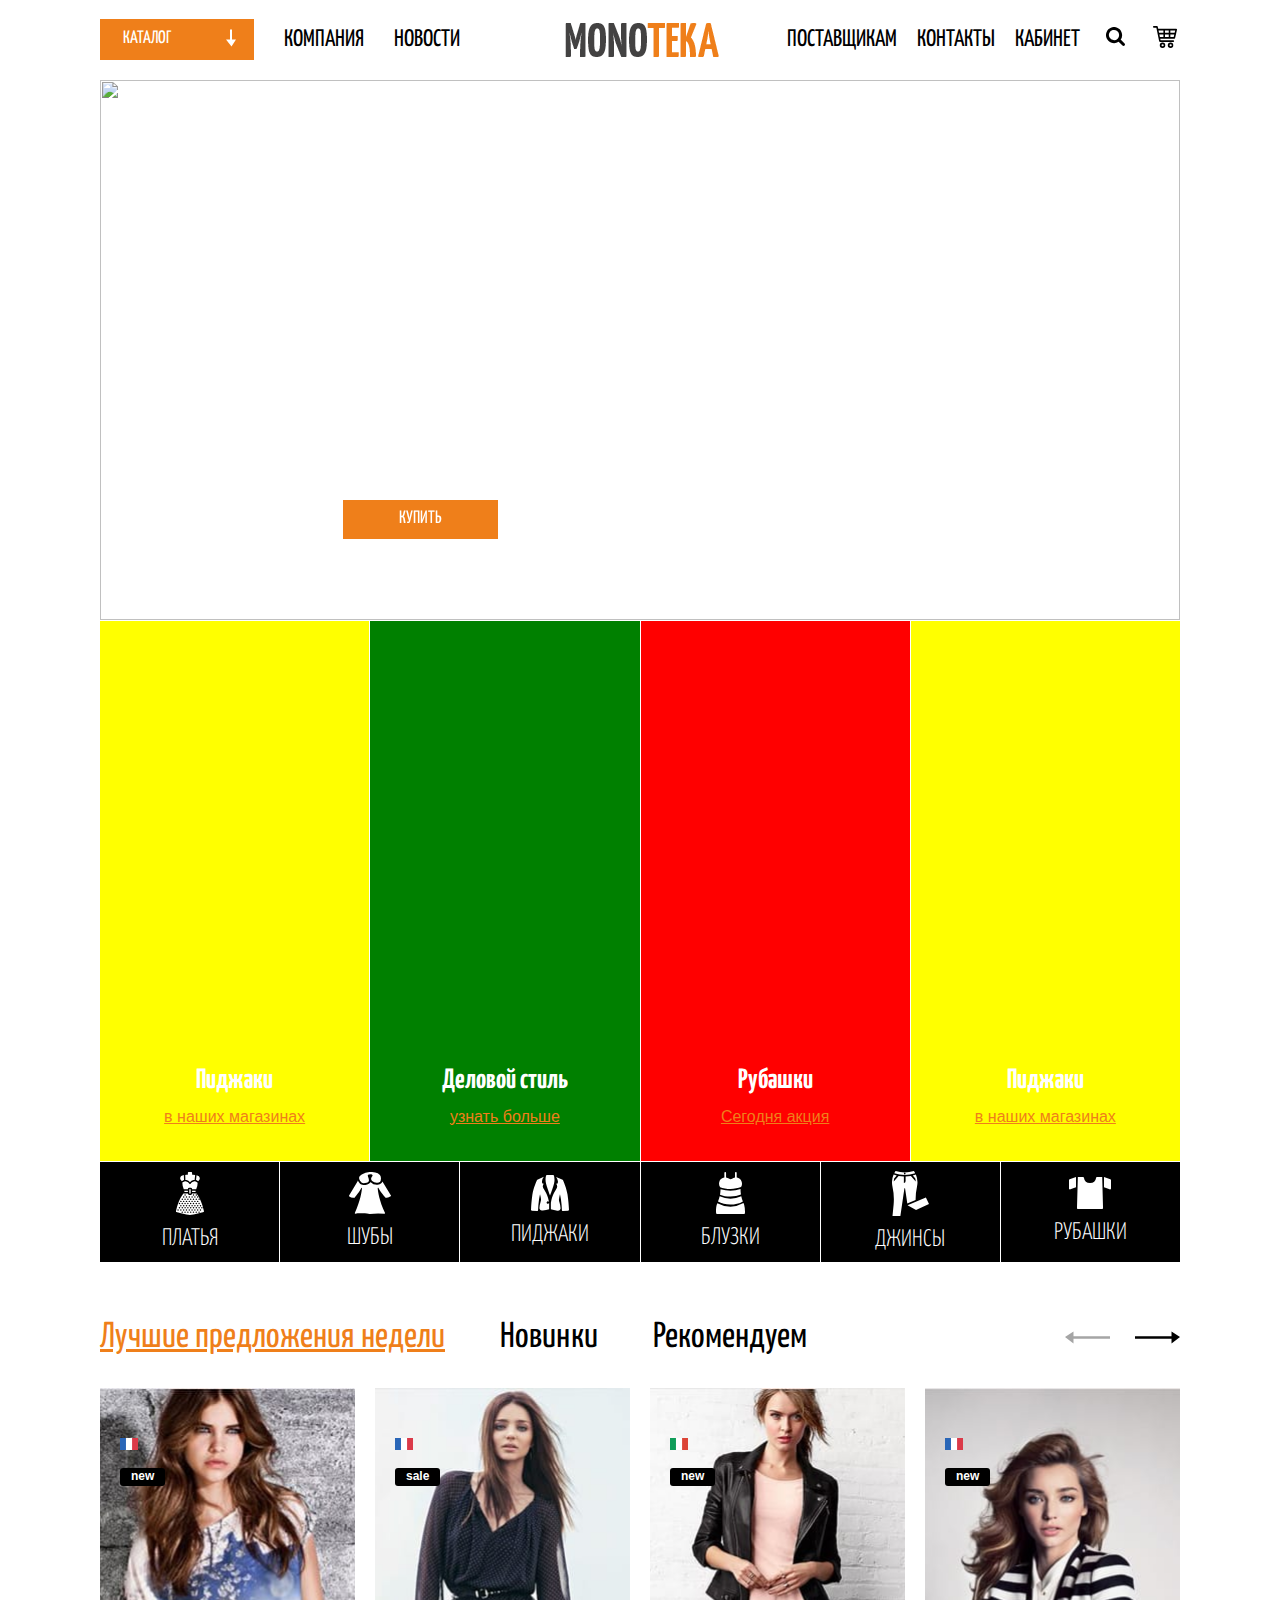
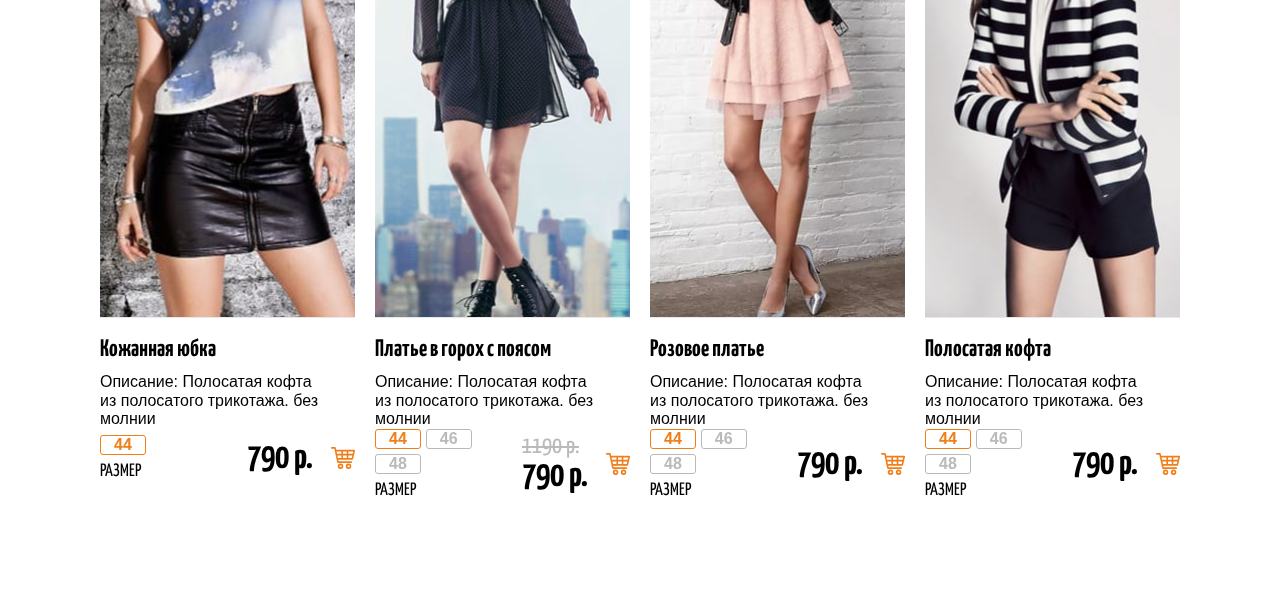
==== app/index.html @ 7d65043b "production version" ====
<!DOCTYPE html><html lang="ru" class="page"><head><meta charset="UTF-8"><meta name="viewport" content="width=device-width,initial-scale=1"><link rel="shortcut icon" href="favicon.ico" type="image/x-icon"><meta http-equiv="X-UA-Compatible" content="ie=edge"><meta name="theme-color" content="#111111"><title>MONOTEKA</title><link rel="preconnect" href="https://fonts.googleapis.com"><link rel="preconnect" href="https://fonts.gstatic.com" crossorigin><link href="https://fonts.googleapis.com/css2?family=Yanone+Kaffeesatz:wght@400;700&display=swap" rel="stylesheet"><link href="https://allfont.ru/allfont.css?fonts=clear-sans" rel="stylesheet" type="text/css"><link rel="stylesheet" href="https://cdn.jsdelivr.net/npm/swiper@9/swiper-bundle.min.css"><link rel="stylesheet" href="css/vendor.css"><link rel="stylesheet" href="css/main.css"><script src="https://cdn.jsdelivr.net/npm/swiper@9/swiper-bundle.min.js"></script><script defer="defer" src="js/main.js"></script></head><body class="page__body"><div class="site-container"><header class="header"><div class="container header__container"><img loading="lazy" src="img/content/Monoteka.png" alt="Логотип MONOTEKA" class="logo logo_mobile"><div class="menu"><nav class="nav" aria-label="Меню №1"><ul class="nav__list"><li class="nav__item"><a href="#" class="nav__link btn btn_nav">Каталог <svg xmlns="http://www.w3.org/2000/svg" width="10" height="17" viewBox="0 0 10 17"><path d="M266,43.025H256l5.5,6.989ZM262,32.99h-2V44.125h2V32.99Z" transform="translate(-256 -33)"/></svg></a></li><li class="nav__item"><a href="#" class="nav__link">Компания</a></li><li class="nav__item"><a href="#" class="nav__link">Новости</a></li></ul></nav><img loading="lazy" src="img/content/Monoteka.png" alt="Логотип MONOTEKA" class="logo"><nav class="nav" aria-label="Меню №2"><ul class="nav__list list-reset nav__list_2"><li class="nav__item"><a href="#" class="nav__link">Поставщикам</a></li><li class="nav__item"><a href="#" class="nav__link">Контакты</a></li><li class="nav__item"><a href="#" class="nav__link">Кабинет</a></li></ul></nav></div><button class="search-btn"><svg xmlns="http://www.w3.org/2000/svg" width="19" height="19" viewBox="0 0 19 19"><path id="search" d="M1705.15,37.038a5.124,5.124,0,1,0-1.5,3.614,4.929,4.929,0,0,0,1.5-3.614h0Zm5.85,9.5a1.4,1.4,0,0,1-.43,1.027,1.42,1.42,0,0,1-1.03.434,1.357,1.357,0,0,1-1.03-.434l-3.92-3.9a8.01,8.01,0,0,1-7.67.782,7.977,7.977,0,0,1-2.57-1.713,8.175,8.175,0,0,1-1.72-2.569,8.056,8.056,0,0,1,0-6.246,8.171,8.171,0,0,1,1.72-2.569,7.983,7.983,0,0,1,2.57-1.713,8,8,0,0,1,6.24,0,8.093,8.093,0,0,1,2.57,1.713,7.98,7.98,0,0,1,1.71,2.569,7.987,7.987,0,0,1-.78,7.679l3.92,3.916a1.4,1.4,0,0,1,.42,1.028h0Z" transform="translate(-1692 -29)"/></svg></button> <button class="basket-btn"><svg xmlns="http://www.w3.org/2000/svg" width="24" height="22" viewBox="0 0 24 22"><path id="basket_копия" d="M1743.8,1488a0.825,0.825,0,0,0,0,1.65h2.55l2.75,13.38a1.025,1.025,0,0,0,.83.92h13.35a0.825,0.825,0,0,0,0-1.65h-12.7l-0.34-1.65h14.1a0.828,0.828,0,0,0,.78-0.65l1.87-8.24a0.862,0.862,0,0,0-.78-1.01h-17.99l-0.44-2.1a0.83,0.83,0,0,0-.78-0.65h-3.2Zm4.75,4.4h4.85v2.47h-4.34Zm6.45,0h3.74v2.47H1755v-2.47Zm5.34,0h4.86l-0.56,2.47h-4.3v-2.47Zm-10.94,4.12h4V1499h-3.49Zm5.6,0h3.74V1499H1755v-2.48Zm5.34,0h3.93l-0.56,2.48h-3.37v-2.48Zm-7.74,7.98a2.751,2.751,0,1,0,2.67,2.75A2.726,2.726,0,0,0,1752.6,1504.5Zm8.01,0a2.751,2.751,0,1,0,2.67,2.75A2.719,2.719,0,0,0,1760.61,1504.5Zm-8.01,1.65a1.1,1.1,0,1,1-1.07,1.1A1.072,1.072,0,0,1,1752.6,1506.15Zm8.01,0a1.1,1.1,0,1,1-1.07,1.1A1.064,1.064,0,0,1,1760.61,1506.15Z" transform="translate(-1743 -1488)"/></svg></button><div class="burger" aria-label="Меню"><span></span> <span></span> <span></span></div></div></header><main class="main container"><section class="section hero"><div class="swiper hero__swiper"><div class="swiper-wrapper hero__swiper-wrapper"><div class="swiper-slide hero__slide"><img src="../img/content/hero.jpg" alt="" class="hero__slide-img"><div class="hero__slide-text-block"><h2 class="hero__slide-title">Monoteka-group — лучшие моменты жизни вместе с нашими платьями</h2><div class="btn hero__slide-btn">КУПИТЬ</div></div></div><div class="swiper-slide hero__slide"><img src="../img/content/hero.jpg" alt="" class="hero__slide-img"><div class="hero__slide-text-block"><h2 class="hero__slide-title">Monoteka-group — лучшие моменты жизни вместе с нашими платьями</h2><div class="btn hero__slide-btn">КУПИТЬ</div></div></div><div class="swiper-slide hero__slide"><img src="../img/content/hero.jpg" alt="" class="hero__slide-img"><div class="hero__slide-text-block"><h2 class="hero__slide-title">Monoteka-group — лучшие моменты жизни вместе с нашими платьями</h2><div class="btn hero__slide-btn">КУПИТЬ</div></div></div></div><div class="swiper-pagination hero__swiper-pagination"></div><div class="swiper-button-prev hero__swiper-button-prev"></div><div class="swiper-button-next hero__swiper-button-next"></div></div><div class="swiper category-swiper"><div class="swiper-wrapper category-swiper__wrapper"><div class="swiper-slide category-swiper__slide category-swiper__slide_jacket"><h2 class="category-swiper__slide-title">Пиджаки</h2><a href="#" class="category-swiper__slide-link">в наших магазинах</a></div><div class="swiper-slide category-swiper__slide category-swiper__slide_business"><h2 class="category-swiper__slide-title">Деловой стиль</h2><a href="#" class="category-swiper__slide-link">узнать больше</a></div><div class="swiper-slide category-swiper__slide category-swiper__slide_shirt"><h2 class="category-swiper__slide-title">Рубашки</h2><a href="#" class="category-swiper__slide-link">Сегодня акция</a></div><div class="swiper-slide category-swiper__slide category-swiper__slide_jacket"><h2 class="category-swiper__slide-title">Пиджаки</h2><a href="#" class="category-swiper__slide-link">в наших магазинах</a></div><div class="swiper-slide category-swiper__slide category-swiper__slide_business"><h2 class="category-swiper__slide-title">Деловой стиль</h2><a href="#" class="category-swiper__slide-link">узнать больше</a></div><div class="swiper-slide category-swiper__slide category-swiper__slide_shirt"><h2 class="category-swiper__slide-title">Рубашки</h2><a href="#" class="category-swiper__slide-link">Сегодня акция</a></div></div></div><section class="section category"><ul class="category__list"><li class="category__item"><img src="img/svg/dress.svg" alt="Категория платья" class="category__item-img"><h3 class="category__item-title">Платья</h3></li><li class="category__item"><img src="img/svg/coat.svg" alt="Категория шубы" class="category__item-img"><h3 class="category__item-title">шубы</h3></li><li class="category__item"><img src="img/svg/jacket.svg" alt="Категория пиджаки" class="category__item-img"><h3 class="category__item-title">пиджаки</h3></li><li class="category__item"><img src="img/svg/blouse.svg" alt="Категория блузки" class="category__item-img"><h3 class="category__item-title">блузки</h3></li><li class="category__item"><img src="img/svg/jeans.svg" alt="Категория джинсы" class="category__item-img"><h3 class="category__item-title">Джинсы</h3></li><li class="category__item"><img src="img/svg/shirt.svg" alt="Категория рубашки" class="category__item-img"><h3 class="category__item-title">рубашки</h3></li></ul></section></section><section class="section offers"><div class="offers__tab-btns"><button class="offer__btn offer__btn_active" data-path="best">Лучшие предложения недели</button> <button class="offer__btn" data-path="new">Новинки</button> <button class="offer__btn" data-path="sale">Рекомендуем</button><div class="offers__swiper-btns"><div class="swiper-button-prev offers__swiper-button-prev"><svg xmlns="http://www.w3.org/2000/svg" width="36.97" height="10" viewBox="0 0 36.97 10"><path d="M1781,795v10l6.98-5.5Zm-30.01,4v2h31.11v-2h-31.11Z" transform="translate(-1751 -795)"/></svg></div><div class="swiper-button-next offers__swiper-button-next"><svg xmlns="http://www.w3.org/2000/svg" width="36.97" height="10" viewBox="0 0 36.97 10"><path d="M1781,795v10l6.98-5.5Zm-30.01,4v2h31.11v-2h-31.11Z" transform="translate(-1751 -795)"/></svg></div></div></div><div class="swiper offers__swiper"><div class="swiper-wrapper offers__swiper-wrapper"><div class="swiper-slide offers__slide" data-target="new"><div class="front-slide offer"><img src="img/content/shirt.jpg" alt="Кожанная юбка" class="offer__img"><div class="offer__category"><img class="offer__category-img" src="img/svg/flag-france.svg" alt=""><div class="offer__category-name">new</div></div><div class="offer__text"><h3 class="offer__text-title">Кожанная юбка</h3><p class="offer__text-description">Описание: Полосатая кофта из полосатого трикотажа. без молнии</p><div class="offer__text-container"><div class="offer__size-container"><div class="offer__size-btns"><label class="offer__size-label"><input type="radio" id="size-1" name="size-1" value="44" checked="checked"> <span>44</span></label></div><p class="offer__size-descr">РАЗМЕР</p></div><div class="offer__price"><div class="offer__price-container"><div class="offer__price-new">790 p.</div></div><button class="offer__price-btn"><svg xmlns="http://www.w3.org/2000/svg" width="24" height="22" viewBox="0 0 24 22"><path id="basket_копия" d="M1743.8,1488a0.825,0.825,0,0,0,0,1.65h2.55l2.75,13.38a1.025,1.025,0,0,0,.83.92h13.35a0.825,0.825,0,0,0,0-1.65h-12.7l-0.34-1.65h14.1a0.828,0.828,0,0,0,.78-0.65l1.87-8.24a0.862,0.862,0,0,0-.78-1.01h-17.99l-0.44-2.1a0.83,0.83,0,0,0-.78-0.65h-3.2Zm4.75,4.4h4.85v2.47h-4.34Zm6.45,0h3.74v2.47H1755v-2.47Zm5.34,0h4.86l-0.56,2.47h-4.3v-2.47Zm-10.94,4.12h4V1499h-3.49Zm5.6,0h3.74V1499H1755v-2.48Zm5.34,0h3.93l-0.56,2.48h-3.37v-2.48Zm-7.74,7.98a2.751,2.751,0,1,0,2.67,2.75A2.726,2.726,0,0,0,1752.6,1504.5Zm8.01,0a2.751,2.751,0,1,0,2.67,2.75A2.719,2.719,0,0,0,1760.61,1504.5Zm-8.01,1.65a1.1,1.1,0,1,1-1.07,1.1A1.072,1.072,0,0,1,1752.6,1506.15Zm8.01,0a1.1,1.1,0,1,1-1.07,1.1A1.064,1.064,0,0,1,1760.61,1506.15Z" transform="translate(-1743 -1488)"/></svg></button></div></div></div></div><div class="inside-slide"><table class="inside-slide__table"><tr><td>Материал</td><td>Хлопок</td></tr><tr><td>Сезон</td><td>Лето</td></tr><tr><td>Страна-производитель</td><td>Франция</td></tr><tr><td>Длина</td><td>Мини</td></tr></table><a href="#" class="inside-slide__link">Перейти в карточку</a></div></div><div class="swiper-slide offers__slide" data-target="sale"><div class="front-slide offer"><img src="img/content/dress_2.jpg" alt="Кожанная юбка" class="offer__img"><div class="offer__category"><img class="offer__category-img" src="img/svg/flag-france.svg" alt=""><div class="offer__category-name">sale</div></div><div class="offer__text"><h3 class="offer__text-title">Платье в горох с поясом</h3><p class="offer__text-description">Описание: Полосатая кофта из полосатого трикотажа. без молнии</p><div class="offer__text-container"><div class="offer__size-container"><div class="offer__size-btns"><label class="offer__size-label"><input type="radio" id="size-2" name="size-2" value="44" checked="checked"> <span>44</span></label> <label class="offer__size-label"><input type="radio" id="size-3" name="size-2" value="46"> <span>46</span></label> <label class="offer__size-label"><input type="radio" id="size-4" name="size-2" value="48"> <span>48</span></label></div><p class="offer__size-descr">РАЗМЕР</p></div><div class="offer__price"><div class="offer__price-container"><div class="offer__price-old">1190 p.</div><div class="offer__price-new">790 p.</div></div><button class="offer__price-btn"><svg xmlns="http://www.w3.org/2000/svg" width="24" height="22" viewBox="0 0 24 22"><path id="basket_копия" d="M1743.8,1488a0.825,0.825,0,0,0,0,1.65h2.55l2.75,13.38a1.025,1.025,0,0,0,.83.92h13.35a0.825,0.825,0,0,0,0-1.65h-12.7l-0.34-1.65h14.1a0.828,0.828,0,0,0,.78-0.65l1.87-8.24a0.862,0.862,0,0,0-.78-1.01h-17.99l-0.44-2.1a0.83,0.83,0,0,0-.78-0.65h-3.2Zm4.75,4.4h4.85v2.47h-4.34Zm6.45,0h3.74v2.47H1755v-2.47Zm5.34,0h4.86l-0.56,2.47h-4.3v-2.47Zm-10.94,4.12h4V1499h-3.49Zm5.6,0h3.74V1499H1755v-2.48Zm5.34,0h3.93l-0.56,2.48h-3.37v-2.48Zm-7.74,7.98a2.751,2.751,0,1,0,2.67,2.75A2.726,2.726,0,0,0,1752.6,1504.5Zm8.01,0a2.751,2.751,0,1,0,2.67,2.75A2.719,2.719,0,0,0,1760.61,1504.5Zm-8.01,1.65a1.1,1.1,0,1,1-1.07,1.1A1.072,1.072,0,0,1,1752.6,1506.15Zm8.01,0a1.1,1.1,0,1,1-1.07,1.1A1.064,1.064,0,0,1,1760.61,1506.15Z" transform="translate(-1743 -1488)"/></svg></button></div></div></div></div><div class="inside-slide"><table class="inside-slide__table"><tr><td>Материал</td><td>Хлопок</td></tr><tr><td>Сезон</td><td>Лето</td></tr><tr><td>Страна-производитель</td><td>Франция</td></tr><tr><td>Длина</td><td>Мини</td></tr></table><a href="#" class="inside-slide__link">Перейти в карточку</a></div></div><div class="swiper-slide offers__slide" data-target="new"><div class="front-slide offer"><img src="img/content/dress_3.jpg" alt="Кожанная юбка" class="offer__img"><div class="offer__category"><img class="offer__category-img" src="img/svg/flag-italy.svg" alt=""><div class="offer__category-name">new</div></div><div class="offer__text"><h3 class="offer__text-title">Розовое платье</h3><p class="offer__text-description">Описание: Полосатая кофта из полосатого трикотажа. без молнии</p><div class="offer__text-container"><div class="offer__size-container"><div class="offer__size-btns"><label class="offer__size-label"><input type="radio" id="size-5" name="size-5" value="44" checked="checked"> <span>44</span></label> <label class="offer__size-label"><input type="radio" id="size-6" name="size-5" value="46"> <span>46</span></label> <label class="offer__size-label"><input type="radio" id="size-7" name="size-5" value="48"> <span>48</span></label></div><p class="offer__size-descr">РАЗМЕР</p></div><div class="offer__price"><div class="offer__price-container"><div class="offer__price-new">790 p.</div></div><button class="offer__price-btn"><svg xmlns="http://www.w3.org/2000/svg" width="24" height="22" viewBox="0 0 24 22"><path id="basket_копия" d="M1743.8,1488a0.825,0.825,0,0,0,0,1.65h2.55l2.75,13.38a1.025,1.025,0,0,0,.83.92h13.35a0.825,0.825,0,0,0,0-1.65h-12.7l-0.34-1.65h14.1a0.828,0.828,0,0,0,.78-0.65l1.87-8.24a0.862,0.862,0,0,0-.78-1.01h-17.99l-0.44-2.1a0.83,0.83,0,0,0-.78-0.65h-3.2Zm4.75,4.4h4.85v2.47h-4.34Zm6.45,0h3.74v2.47H1755v-2.47Zm5.34,0h4.86l-0.56,2.47h-4.3v-2.47Zm-10.94,4.12h4V1499h-3.49Zm5.6,0h3.74V1499H1755v-2.48Zm5.34,0h3.93l-0.56,2.48h-3.37v-2.48Zm-7.74,7.98a2.751,2.751,0,1,0,2.67,2.75A2.726,2.726,0,0,0,1752.6,1504.5Zm8.01,0a2.751,2.751,0,1,0,2.67,2.75A2.719,2.719,0,0,0,1760.61,1504.5Zm-8.01,1.65a1.1,1.1,0,1,1-1.07,1.1A1.072,1.072,0,0,1,1752.6,1506.15Zm8.01,0a1.1,1.1,0,1,1-1.07,1.1A1.064,1.064,0,0,1,1760.61,1506.15Z" transform="translate(-1743 -1488)"/></svg></button></div></div></div></div><div class="inside-slide"><table class="inside-slide__table"><tr><td>Материал</td><td>Хлопок</td></tr><tr><td>Сезон</td><td>Лето</td></tr><tr><td>Страна-производитель</td><td>Франция</td></tr><tr><td>Длина</td><td>Мини</td></tr></table><a href="#" class="inside-slide__link">Перейти в карточку</a></div></div><div class="swiper-slide offers__slide" data-target="new"><div class="front-slide offer"><img src="img/content/dress_4.jpg" alt="Кожанная юбка" class="offer__img"><div class="offer__category"><img class="offer__category-img" src="img/svg/flag-france.svg" alt=""><div class="offer__category-name">new</div></div><div class="offer__text"><h3 class="offer__text-title">Полосатая кофта</h3><p class="offer__text-description">Описание: Полосатая кофта из полосатого трикотажа. без молнии</p><div class="offer__text-container"><div class="offer__size-container"><div class="offer__size-btns"><label class="offer__size-label"><input type="radio" id="size-8" name="size-8" value="44" checked="checked"> <span>44</span></label> <label class="offer__size-label"><input type="radio" id="size-9" name="size-8" value="46"> <span>46</span></label> <label class="offer__size-label"><input type="radio" id="size-10" name="size-8" value="48"> <span>48</span></label></div><p class="offer__size-descr">РАЗМЕР</p></div><div class="offer__price"><div class="offer__price-container"><div class="offer__price-new">790 p.</div></div><button class="offer__price-btn"><svg xmlns="http://www.w3.org/2000/svg" width="24" height="22" viewBox="0 0 24 22"><path id="basket_копия" d="M1743.8,1488a0.825,0.825,0,0,0,0,1.65h2.55l2.75,13.38a1.025,1.025,0,0,0,.83.92h13.35a0.825,0.825,0,0,0,0-1.65h-12.7l-0.34-1.65h14.1a0.828,0.828,0,0,0,.78-0.65l1.87-8.24a0.862,0.862,0,0,0-.78-1.01h-17.99l-0.44-2.1a0.83,0.83,0,0,0-.78-0.65h-3.2Zm4.75,4.4h4.85v2.47h-4.34Zm6.45,0h3.74v2.47H1755v-2.47Zm5.34,0h4.86l-0.56,2.47h-4.3v-2.47Zm-10.94,4.12h4V1499h-3.49Zm5.6,0h3.74V1499H1755v-2.48Zm5.34,0h3.93l-0.56,2.48h-3.37v-2.48Zm-7.74,7.98a2.751,2.751,0,1,0,2.67,2.75A2.726,2.726,0,0,0,1752.6,1504.5Zm8.01,0a2.751,2.751,0,1,0,2.67,2.75A2.719,2.719,0,0,0,1760.61,1504.5Zm-8.01,1.65a1.1,1.1,0,1,1-1.07,1.1A1.072,1.072,0,0,1,1752.6,1506.15Zm8.01,0a1.1,1.1,0,1,1-1.07,1.1A1.064,1.064,0,0,1,1760.61,1506.15Z" transform="translate(-1743 -1488)"/></svg></button></div></div></div></div><div class="inside-slide"><table class="inside-slide__table"><tr><td>Материал</td><td>Хлопок</td></tr><tr><td>Сезон</td><td>Лето</td></tr><tr><td>Страна-производитель</td><td>Франция</td></tr><tr><td>Длина</td><td>Мини</td></tr></table><a href="#" class="inside-slide__link">Перейти в карточку</a></div></div><div class="swiper-slide offers__slide" data-target="new"><div class="front-slide offer"><img src="img/content/shirt.jpg" alt="Кожанная юбка" class="offer__img"><div class="offer__category"><img class="offer__category-img" src="img/svg/flag-france.svg" alt=""><div class="offer__category-name">new</div></div><div class="offer__text"><h3 class="offer__text-title">Кожанная юбка</h3><p class="offer__text-description">Описание: Полосатая кофта из полосатого трикотажа. без молнии</p><div class="offer__text-container"><div class="offer__size-container"><div class="offer__size-btns"><label class="offer__size-label"><input type="radio" id="size-11" name="size-11" value="44" checked="checked"> <span>44</span></label></div><p class="offer__size-descr">РАЗМЕР</p></div><div class="offer__price"><div class="offer__price-container"><div class="offer__price-new">790 p.</div></div><button class="offer__price-btn"><svg xmlns="http://www.w3.org/2000/svg" width="24" height="22" viewBox="0 0 24 22"><path id="basket_копия" d="M1743.8,1488a0.825,0.825,0,0,0,0,1.65h2.55l2.75,13.38a1.025,1.025,0,0,0,.83.92h13.35a0.825,0.825,0,0,0,0-1.65h-12.7l-0.34-1.65h14.1a0.828,0.828,0,0,0,.78-0.65l1.87-8.24a0.862,0.862,0,0,0-.78-1.01h-17.99l-0.44-2.1a0.83,0.83,0,0,0-.78-0.65h-3.2Zm4.75,4.4h4.85v2.47h-4.34Zm6.45,0h3.74v2.47H1755v-2.47Zm5.34,0h4.86l-0.56,2.47h-4.3v-2.47Zm-10.94,4.12h4V1499h-3.49Zm5.6,0h3.74V1499H1755v-2.48Zm5.34,0h3.93l-0.56,2.48h-3.37v-2.48Zm-7.74,7.98a2.751,2.751,0,1,0,2.67,2.75A2.726,2.726,0,0,0,1752.6,1504.5Zm8.01,0a2.751,2.751,0,1,0,2.67,2.75A2.719,2.719,0,0,0,1760.61,1504.5Zm-8.01,1.65a1.1,1.1,0,1,1-1.07,1.1A1.072,1.072,0,0,1,1752.6,1506.15Zm8.01,0a1.1,1.1,0,1,1-1.07,1.1A1.064,1.064,0,0,1,1760.61,1506.15Z" transform="translate(-1743 -1488)"/></svg></button></div></div></div></div><div class="inside-slide"><table class="inside-slide__table"><tr><td>Материал</td><td>Хлопок</td></tr><tr><td>Сезон</td><td>Лето</td></tr><tr><td>Страна-производитель</td><td>Франция</td></tr><tr><td>Длина</td><td>Мини</td></tr></table><a href="#" class="inside-slide__link">Перейти в карточку</a></div></div><div class="swiper-slide offers__slide" data-target="sale"><div class="front-slide offer"><img src="img/content/dress_2.jpg" alt="Кожанная юбка" class="offer__img"><div class="offer__category"><img class="offer__category-img" src="img/svg/flag-france.svg" alt=""><div class="offer__category-name">sale</div></div><div class="offer__text"><h3 class="offer__text-title">Платье в горох с поясом</h3><p class="offer__text-description">Описание: Полосатая кофта из полосатого трикотажа. без молнии</p><div class="offer__text-container"><div class="offer__size-container"><div class="offer__size-btns"><label class="offer__size-label"><input type="radio" id="size-12" name="size-12" value="44" checked="checked"> <span>44</span></label> <label class="offer__size-label"><input type="radio" id="size-13" name="size-12" value="46"> <span>46</span></label> <label class="offer__size-label"><input type="radio" id="size-14" name="size-12" value="48"> <span>48</span></label></div><p class="offer__size-descr">РАЗМЕР</p></div><div class="offer__price"><div class="offer__price-container"><div class="offer__price-old">1190 p.</div><div class="offer__price-new">790 p.</div></div><button class="offer__price-btn"><svg xmlns="http://www.w3.org/2000/svg" width="24" height="22" viewBox="0 0 24 22"><path id="basket_копия" d="M1743.8,1488a0.825,0.825,0,0,0,0,1.65h2.55l2.75,13.38a1.025,1.025,0,0,0,.83.92h13.35a0.825,0.825,0,0,0,0-1.65h-12.7l-0.34-1.65h14.1a0.828,0.828,0,0,0,.78-0.65l1.87-8.24a0.862,0.862,0,0,0-.78-1.01h-17.99l-0.44-2.1a0.83,0.83,0,0,0-.78-0.65h-3.2Zm4.75,4.4h4.85v2.47h-4.34Zm6.45,0h3.74v2.47H1755v-2.47Zm5.34,0h4.86l-0.56,2.47h-4.3v-2.47Zm-10.94,4.12h4V1499h-3.49Zm5.6,0h3.74V1499H1755v-2.48Zm5.34,0h3.93l-0.56,2.48h-3.37v-2.48Zm-7.74,7.98a2.751,2.751,0,1,0,2.67,2.75A2.726,2.726,0,0,0,1752.6,1504.5Zm8.01,0a2.751,2.751,0,1,0,2.67,2.75A2.719,2.719,0,0,0,1760.61,1504.5Zm-8.01,1.65a1.1,1.1,0,1,1-1.07,1.1A1.072,1.072,0,0,1,1752.6,1506.15Zm8.01,0a1.1,1.1,0,1,1-1.07,1.1A1.064,1.064,0,0,1,1760.61,1506.15Z" transform="translate(-1743 -1488)"/></svg></button></div></div></div></div><div class="inside-slide"><table class="inside-slide__table"><tr><td>Материал</td><td>Хлопок</td></tr><tr><td>Сезон</td><td>Лето</td></tr><tr><td>Страна-производитель</td><td>Франция</td></tr><tr><td>Длина</td><td>Мини</td></tr></table><a href="#" class="inside-slide__link">Перейти в карточку</a></div></div><div class="swiper-slide offers__slide" data-target="new"><div class="front-slide offer"><img src="img/content/dress_3.jpg" alt="Кожанная юбка" class="offer__img"><div class="offer__category"><img class="offer__category-img" src="img/svg/flag-italy.svg" alt=""><div class="offer__category-name">new</div></div><div class="offer__text"><h3 class="offer__text-title">Розовое платье</h3><p class="offer__text-description">Описание: Полосатая кофта из полосатого трикотажа. без молнии</p><div class="offer__text-container"><div class="offer__size-container"><div class="offer__size-btns"><label class="offer__size-label"><input type="radio" id="size-15" name="size-15" value="44" checked="checked"> <span>44</span></label> <label class="offer__size-label"><input type="radio" id="size-16" name="size-15" value="46"> <span>46</span></label> <label class="offer__size-label"><input type="radio" id="size-17" name="size-15" value="48"> <span>48</span></label></div><p class="offer__size-descr">РАЗМЕР</p></div><div class="offer__price"><div class="offer__price-container"><div class="offer__price-new">790 p.</div></div><button class="offer__price-btn"><svg xmlns="http://www.w3.org/2000/svg" width="24" height="22" viewBox="0 0 24 22"><path id="basket_копия" d="M1743.8,1488a0.825,0.825,0,0,0,0,1.65h2.55l2.75,13.38a1.025,1.025,0,0,0,.83.92h13.35a0.825,0.825,0,0,0,0-1.65h-12.7l-0.34-1.65h14.1a0.828,0.828,0,0,0,.78-0.65l1.87-8.24a0.862,0.862,0,0,0-.78-1.01h-17.99l-0.44-2.1a0.83,0.83,0,0,0-.78-0.65h-3.2Zm4.75,4.4h4.85v2.47h-4.34Zm6.45,0h3.74v2.47H1755v-2.47Zm5.34,0h4.86l-0.56,2.47h-4.3v-2.47Zm-10.94,4.12h4V1499h-3.49Zm5.6,0h3.74V1499H1755v-2.48Zm5.34,0h3.93l-0.56,2.48h-3.37v-2.48Zm-7.74,7.98a2.751,2.751,0,1,0,2.67,2.75A2.726,2.726,0,0,0,1752.6,1504.5Zm8.01,0a2.751,2.751,0,1,0,2.67,2.75A2.719,2.719,0,0,0,1760.61,1504.5Zm-8.01,1.65a1.1,1.1,0,1,1-1.07,1.1A1.072,1.072,0,0,1,1752.6,1506.15Zm8.01,0a1.1,1.1,0,1,1-1.07,1.1A1.064,1.064,0,0,1,1760.61,1506.15Z" transform="translate(-1743 -1488)"/></svg></button></div></div></div></div><div class="inside-slide"><table class="inside-slide__table"><tr><td>Материал</td><td>Хлопок</td></tr><tr><td>Сезон</td><td>Лето</td></tr><tr><td>Страна-производитель</td><td>Франция</td></tr><tr><td>Длина</td><td>Мини</td></tr></table><a href="#" class="inside-slide__link">Перейти в карточку</a></div></div><div class="swiper-slide offers__slide" data-target="new"><div class="front-slide offer"><img src="img/content/dress_4.jpg" alt="Кожанная юбка" class="offer__img"><div class="offer__category"><img class="offer__category-img" src="img/svg/flag-france.svg" alt=""><div class="offer__category-name">new</div></div><div class="offer__text"><h3 class="offer__text-title">Полосатая кофта</h3><p class="offer__text-description">Описание: Полосатая кофта из полосатого трикотажа. без молнии</p><div class="offer__text-container"><div class="offer__size-container"><div class="offer__size-btns"><label class="offer__size-label"><input type="radio" id="size-18" name="size-18" value="44" checked="checked"> <span>44</span></label> <label class="offer__size-label"><input type="radio" id="size-19" name="size-18" value="46"> <span>46</span></label> <label class="offer__size-label"><input type="radio" id="size-20" name="size-18" value="48"> <span>48</span></label></div><p class="offer__size-descr">РАЗМЕР</p></div><div class="offer__price"><div class="offer__price-container"><div class="offer__price-new">790 p.</div></div><button class="offer__price-btn"><svg xmlns="http://www.w3.org/2000/svg" width="24" height="22" viewBox="0 0 24 22"><path id="basket_копия" d="M1743.8,1488a0.825,0.825,0,0,0,0,1.65h2.55l2.75,13.38a1.025,1.025,0,0,0,.83.92h13.35a0.825,0.825,0,0,0,0-1.65h-12.7l-0.34-1.65h14.1a0.828,0.828,0,0,0,.78-0.65l1.87-8.24a0.862,0.862,0,0,0-.78-1.01h-17.99l-0.44-2.1a0.83,0.83,0,0,0-.78-0.65h-3.2Zm4.75,4.4h4.85v2.47h-4.34Zm6.45,0h3.74v2.47H1755v-2.47Zm5.34,0h4.86l-0.56,2.47h-4.3v-2.47Zm-10.94,4.12h4V1499h-3.49Zm5.6,0h3.74V1499H1755v-2.48Zm5.34,0h3.93l-0.56,2.48h-3.37v-2.48Zm-7.74,7.98a2.751,2.751,0,1,0,2.67,2.75A2.726,2.726,0,0,0,1752.6,1504.5Zm8.01,0a2.751,2.751,0,1,0,2.67,2.75A2.719,2.719,0,0,0,1760.61,1504.5Zm-8.01,1.65a1.1,1.1,0,1,1-1.07,1.1A1.072,1.072,0,0,1,1752.6,1506.15Zm8.01,0a1.1,1.1,0,1,1-1.07,1.1A1.064,1.064,0,0,1,1760.61,1506.15Z" transform="translate(-1743 -1488)"/></svg></button></div></div></div></div><div class="inside-slide"><table class="inside-slide__table"><tr><td>Материал</td><td>Хлопок</td></tr><tr><td>Сезон</td><td>Лето</td></tr><tr><td>Страна-производитель</td><td>Франция</td></tr><tr><td>Длина</td><td>Мини</td></tr></table><a href="#" class="inside-slide__link">Перейти в карточку</a></div></div></div><div class="swiper-pagination offers__swiper-pagination"></div></div></section></main><footer class="footer"><div class="container"></div></footer></div></body></html>
---- app/css/main.css ----
:root{--font-family:"Yanone Kaffeesatz",sans-serif;--f-primary:"Yanone Kaffeesatz",sans-serif;--f-secondary:"Clear Sans",arial;--content-width:1660px;--container-offset:100px;--container-width:calc(var(--content-width) + (var(--container-offset) * 2));--c-primary:#ef7f1a;--c-white:#fff;--c-black:#000;--c-gray-light:#bababa}.custom-checkbox__field:checked+.custom-checkbox__content::after{opacity:1}.custom-checkbox__field:focus+.custom-checkbox__content::before{outline:red solid 2px;outline-offset:2px}.custom-checkbox__field:disabled+.custom-checkbox__content{opacity:.4;pointer-events:none}*,::after,::before{-webkit-box-sizing:inherit;box-sizing:inherit}.page{height:100%;font-family:var(--font-family,sans-serif);-webkit-text-size-adjust:100%}.page__body{margin:0;min-width:320px;min-height:100%;font-size:16px}img{max-width:100%;-o-object-fit:cover;object-fit:cover;max-width:100%;height:auto}.site-container{overflow:hidden}.is-hidden{display:none!important}.btn-reset{border:none;padding:0;background-color:transparent;cursor:pointer}.list-reset{list-style:none;margin:0;padding:0}.input-reset{-webkit-appearance:none;-moz-appearance:none;appearance:none;border:none;border-radius:0;background-color:#fff}.input-reset::-webkit-search-cancel-button,.input-reset::-webkit-search-decoration,.input-reset::-webkit-search-results-button,.input-reset::-webkit-search-results-decoration{display:none}.visually-hidden{position:absolute;overflow:hidden;margin:-1px;border:0;padding:0;width:1px;height:1px;clip:rect(0 0 0 0)}.container{margin:0 auto;padding:0 15px;max-width:var(--container-width)}@media (min-width:600px) and (max-width:1199px){.container{padding:0 50px}}@media (min-width:1200px){.container{padding:0 100px}}.js-focus-visible :focus:not(.focus-visible){outline:0}.centered{text-align:center}.dis-scroll{position:fixed;left:0;top:0;overflow:hidden;width:100%;height:100vh;-ms-scroll-chaining:none;overscroll-behavior:none}.page--ios .dis-scroll{position:relative}*,::after,::before,html{-webkit-box-sizing:border-box;box-sizing:border-box}:focus{outline:0}h1,h2,h3,p{margin:0}button,input{font:inherit;padding:0}button{cursor:pointer}a{text-decoration:none;color:inherit;display:inline-block}ul{list-style:none;padding:0;margin:0}label{position:relative;padding-left:20px;cursor:pointer}.btn{display:inline-block;padding:10px 26px;border:3px solid var(--c-white);background-color:var(--c-primary);color:var(--c-white)}.page__body_lock{overflow:hidden}.page__body_lock::before{content:"";position:fixed;top:0;left:0;height:100vh;width:100vw;background-color:rgba(255,255,255,.5);z-index:2}.header{position:relative;z-index:2}.header__container{display:-webkit-box;display:-ms-flexbox;display:flex;-webkit-box-align:center;-ms-flex-align:center;align-items:center;padding-top:17px;padding-bottom:18px}@media (max-width:1199px){.header__container{-webkit-box-pack:end;-ms-flex-pack:end;justify-content:flex-end;gap:15px}}.menu{display:-webkit-box;display:-ms-flexbox;display:flex;-webkit-box-flex:2;-ms-flex-positive:2;flex-grow:2;-webkit-box-align:center;-ms-flex-align:center;align-items:center;gap:30px}@media (max-width:1199px){.menu{position:absolute;top:0;left:0;height:100vh;padding:25px 80px 50px 15px;background-color:#fff;-webkit-box-orient:vertical;-webkit-box-direction:reverse;-ms-flex-direction:column-reverse;flex-direction:column-reverse;-webkit-box-pack:end;-ms-flex-pack:end;justify-content:flex-end;-webkit-box-align:start;-ms-flex-align:start;align-items:flex-start;overflow-y:auto;z-index:1;-webkit-transform:translateX(-101%);-ms-transform:translateX(-101%);transform:translateX(-101%);-webkit-transition:-webkit-transform .2s ease-in-out;transition:transform .2s ease-in-out;-o-transition:transform .2s ease-in-out;transition:transform .2s ease-in-out,-webkit-transform .2s ease-in-out}.menu_active{-webkit-transform:translateX(0);-ms-transform:translateX(0);transform:translateX(0)}}@media (min-width:1200px) and (max-width:1499px){.menu{-webkit-box-flex:2;-ms-flex-positive:2;flex-grow:2}.nav__list{gap:30px}}@media (min-width:1500px){.menu{-webkit-box-flex:2;-ms-flex-positive:2;flex-grow:2}}.nav__list{display:-webkit-box;display:-ms-flexbox;display:flex;-webkit-box-align:center;-ms-flex-align:center;align-items:center}@media (max-width:1199px){.nav__list{-webkit-box-orient:vertical;-webkit-box-direction:reverse;-ms-flex-direction:column-reverse;flex-direction:column-reverse;-webkit-box-align:start;-ms-flex-align:start;align-items:flex-start;gap:30px}}@media (min-width:1500px){.nav__list{gap:89px}}.nav__list_2{-webkit-box-pack:end;-ms-flex-pack:end;justify-content:flex-end}@media (max-width:1199px){.nav__list_2{-webkit-box-ordinal-group:0;-ms-flex-order:-1;order:-1}}.nav__link{font-size:24px;text-transform:uppercase;display:inline-block;-webkit-transition:color .2s ease-in-out;-o-transition:color .2s ease-in-out;transition:color .2s ease-in-out}.nav__link:active,.nav__link:focus,.nav__link:hover{color:var(--c-primary)}.nav__link.btn{padding:7px 15px 7px 20px;display:-webkit-box;display:-ms-flexbox;display:flex;-webkit-box-pack:center;-ms-flex-pack:center;justify-content:center;-webkit-box-align:start;-ms-flex-align:start;align-items:flex-start;gap:55px;border-color:var(--c-primary);font-size:18px}.nav__link.btn svg{height:1em}.nav__link.btn svg path{fill:var(--c-white);-webkit-transition:fill .2s ease-in-out;-o-transition:fill .2s ease-in-out;transition:fill .2s ease-in-out}.nav__link.btn:hover{color:var(--c-black)}.nav__link.btn:hover svg path{fill:var(--c-black)}.basket-btn,.search-btn{width:30px;height:45px;border:none;background-color:transparent;background-repeat:no-repeat;background-position:center}@media (min-width:1200px) and (max-width:1499px){.nav__list_2{gap:20px}.basket-btn,.search-btn{margin-left:20px}.logo{padding-left:37px}}@media (min-width:1500px){.nav__list_2{gap:60px}.basket-btn,.search-btn{margin-left:45px}.logo{padding-left:37px}}.basket-btn svg path,.search-btn svg path{fill:var(--c-black);-webkit-transition:fill .2s ease-in-out;-o-transition:fill .2s ease-in-out;transition:fill .2s ease-in-out}.basket-btn:hover svg path,.search-btn:hover svg path{fill:var(--c-primary)}.logo{margin:0 auto}@media (max-width:1199px){.logo{-webkit-box-ordinal-group:3;-ms-flex-order:2;order:2;margin-inline:0 auto}.logo_mobile{-webkit-box-ordinal-group:1;-ms-flex-order:0;order:0}}.burger{position:relative;width:30px;height:45px;z-index:4;cursor:pointer;-webkit-transition:opacity .2s;-o-transition:opacity .2s;transition:opacity .2s}@media (min-width:1200px) and (max-width:1499px){.burger,.logo_mobile{display:none}}@media (min-width:1500px){.burger,.logo_mobile{display:none}}.burger span{position:absolute;top:50%;left:50%;width:100%;height:2px;background-color:var(--c-black);-webkit-transform-origin:center;-ms-transform-origin:center;transform-origin:center;-webkit-transition:.3s;-o-transition:.3s;transition:.3s}.burger span:nth-child(1){-webkit-transform:translate(-50%,-10px);-ms-transform:translate(-50%,-10px);transform:translate(-50%,-10px)}.burger span:nth-child(2){-webkit-transform:translate(-50%,0);-ms-transform:translate(-50%,0);transform:translate(-50%,0)}.burger span:nth-child(3){-webkit-transform:translate(-50%,10px);-ms-transform:translate(-50%,10px);transform:translate(-50%,10px)}.burger_active span{width:38px}.burger_active span:nth-child(1){-webkit-transform:translate(-50%,0) rotate(45deg);-ms-transform:translate(-50%,0) rotate(45deg);transform:translate(-50%,0) rotate(45deg)}.burger_active span:nth-child(2){-webkit-transform:translate(-50%,0);-ms-transform:translate(-50%,0);transform:translate(-50%,0);opacity:0}.burger_active span:nth-child(3){-webkit-transform:translate(-50%,0) rotate(-45deg);-ms-transform:translate(-50%,0) rotate(-45deg);transform:translate(-50%,0) rotate(-45deg)}.burger:active,.burger:focus,.burger:hover{opacity:1}.hero{display:-ms-grid;display:grid;gap:1px;-ms-grid-columns:(1fr)[12];grid-template-columns:repeat(12,1fr)}.hero__swiper{width:100%}@media (max-width:599px){.hero__swiper{-ms-grid-column-span:12;grid-column:span 12;height:380px}}@media (min-width:600px) and (max-width:899px){.hero__swiper{-ms-grid-column-span:12;grid-column:span 12;height:420px}}@media (min-width:900px) and (max-width:1199px){.hero__swiper{-ms-grid-column-span:12;grid-column:span 12;height:540px}}@media (min-width:1200px) and (max-width:1499px){.hero__swiper{-ms-grid-column-span:12;grid-column:span 12;height:540px}}@media (min-width:1500px){.hero__swiper{-ms-grid-column-span:8;grid-column:span 8;height:540px}}.hero__slide{position:relative;height:100%;z-index:1}.hero__slide-img{position:absolute;top:0;left:0;width:100%;height:100%;-o-object-fit:cover;object-fit:cover;z-index:-1}.hero__slide-text-block{max-width:630px;height:100%;padding:78px 15px;margin:0 auto;display:-webkit-box;display:-ms-flexbox;display:flex;-webkit-box-orient:vertical;-webkit-box-direction:normal;-ms-flex-direction:column;flex-direction:column;-webkit-box-pack:end;-ms-flex-pack:end;justify-content:end;color:var(--c-white)}.hero__slide-title{font-size:48px;line-height:1.2em;margin-bottom:35px}@media (max-width:899px){.hero__slide-text-block{text-align:center;padding:30px 15px}.hero__slide-title{font-size:32px}}.hero__slide-btn{margin-right:auto;font-size:18px;padding:9px 56px}@media (max-width:899px){.hero__slide-btn{margin:0 auto}}.hero__swiper-button-next,.hero__swiper-button-prev{width:50px;height:50px;background-image:url(../../img/svg/arrow_1.svg);background-position:center;background-repeat:no-repeat;background-size:contain}.hero__swiper-button-next::after,.hero__swiper-button-prev::after{display:none}@media (max-width:599px){.hero__swiper-button-next,.hero__swiper-button-prev{display:none}.category-swiper{-ms-grid-column-span:12;grid-column:span 12;height:380px}}@media (min-width:600px) and (max-width:899px){.hero__swiper-button-next,.hero__swiper-button-prev{display:none}.category-swiper{-ms-grid-column-span:12;grid-column:span 12;height:420px}}.hero__swiper-button-prev{left:55px;-webkit-transform:scaleX(-1);-ms-transform:scaleX(-1);transform:scaleX(-1)}.hero__swiper-button-next{right:55px}.hero__swiper-pagination{display:-webkit-box;display:-ms-flexbox;display:flex;-webkit-box-pack:center;-ms-flex-pack:center;justify-content:center;-webkit-box-align:center;-ms-flex-align:center;align-items:center}.hero__swiper-pagination .swiper-pagination-bullet{background-color:#fff}.hero__swiper-pagination .swiper-pagination-bullet-active{width:10px;height:10px}.category-swiper{width:100%}@media (min-width:900px) and (max-width:1199px){.hero__swiper-pagination{display:none}.category-swiper{-ms-grid-column-span:12;grid-column:span 12;height:540px}}@media (min-width:1200px) and (max-width:1499px){.hero__swiper-pagination{display:none}.category-swiper{-ms-grid-column-span:12;grid-column:span 12;height:540px}}.category-swiper__slide{display:-webkit-box;display:-ms-flexbox;display:flex;-webkit-box-orient:vertical;-webkit-box-direction:normal;-ms-flex-direction:column;flex-direction:column;-webkit-box-pack:end;-ms-flex-pack:end;justify-content:end;-webkit-box-align:center;-ms-flex-align:center;align-items:center;padding:35px 15px;background-size:cover}.category-swiper__slide-title{font-size:28px;color:var(--c-white);margin-bottom:10px}.category-swiper__slide-link{font-family:var(--f-secondary);color:var(--c-primary);text-decoration:underline;-webkit-transition:color .2s ease-in-out;-o-transition:color .2s ease-in-out;transition:color .2s ease-in-out}.category-swiper__slide-link:active,.category-swiper__slide-link:focus,.category-swiper__slide-link:hover{color:var(--c-white)}.category-swiper__slide_jacket{background-color:#ff0;background-image:url(../../img/content/jacket.jpg)}.category-swiper__slide_business{background-color:green;background-image:url(../../img/content/business.jpg)}.category-swiper__slide_shirt{background-color:red;background-image:url(../../img/content/shirt.jpg)}.section.category{-ms-grid-column-span:12;grid-column:span 12;margin-bottom:30px}.category__list{display:-ms-grid;display:grid;gap:1px}@media (max-width:599px){.category__list{-ms-grid-columns:(1fr)[2];grid-template-columns:repeat(2,1fr)}}@media (min-width:600px) and (max-width:899px){.category__list{-ms-grid-columns:(1fr)[3];grid-template-columns:repeat(3,1fr)}}@media (min-width:900px) and (max-width:1199px){.category__list{-ms-grid-columns:(1fr)[6];grid-template-columns:repeat(6,1fr)}}@media (min-width:1500px){.category-swiper{-ms-grid-column-span:4;grid-column:span 4;height:540px}.category__list{-ms-grid-columns:(1fr)[6];grid-template-columns:repeat(6,1fr)}}.category__item{display:-webkit-box;display:-ms-flexbox;display:flex;-webkit-box-pack:center;-ms-flex-pack:center;justify-content:center;-webkit-box-align:center;-ms-flex-align:center;align-items:center;-webkit-box-orient:vertical;-webkit-box-direction:normal;-ms-flex-direction:column;flex-direction:column;height:100px;background-color:var(--c-black);color:var(--c-white)}.category__item-img{margin-bottom:10px}.category__item-title{font-size:24px;font-weight:300;text-transform:uppercase}.offers__tab-btns{display:-webkit-box;display:-ms-flexbox;display:flex;gap:55px;padding:20px 0 15px}@media (max-width:599px){.offers__tab-btns{-webkit-box-orient:vertical;-webkit-box-direction:normal;-ms-flex-direction:column;flex-direction:column;gap:0}}.offers__swiper{padding:10px;margin-inline:-10px;margin-bottom:100px}.offers__swiper-pagination{display:-webkit-box;display:-ms-flexbox;display:flex;-webkit-box-pack:center;-ms-flex-pack:center;justify-content:center;-webkit-box-align:center;-ms-flex-align:center;align-items:center}.offers__swiper-pagination .swiper-pagination-bullet{background-color:var(--c-primary)}.offers__swiper-pagination .swiper-pagination-bullet-active{width:10px;height:10px}@media (min-width:1200px) and (max-width:1499px){.category__list{-ms-grid-columns:(1fr)[6];grid-template-columns:repeat(6,1fr)}.offers__swiper-pagination{display:none}}@media (min-width:1500px){.offers__swiper-pagination{display:none}}.offers__swiper-btns{position:relative;margin-left:auto;display:-webkit-box;display:-ms-flexbox;display:flex;-webkit-box-align:center;-ms-flex-align:center;align-items:center;-webkit-box-pack:justify;-ms-flex-pack:justify;justify-content:space-between;gap:25px}@media (max-width:1199px){.offers__swiper{padding:10px 10px 50px}.offers__swiper-btns{display:none}}.offers__swiper-button-next,.offers__swiper-button-prev{position:static;width:45px;height:45px;margin:0}.offers__swiper-button-next::after,.offers__swiper-button-prev::after{display:none}.offers__swiper-button-prev{-webkit-transform:scaleX(-1);-ms-transform:scaleX(-1);transform:scaleX(-1)}.offers__slide{position:relative}.offers__slide_none{display:none}.offer{position:relative}.offer__btn{background:0 0;border:none;font-size:36px;padding:5px 0}.offer__btn_active{color:var(--c-primary);text-decoration:underline}@media (max-width:899px){.offer__btn{font-size:22px}}.offer__img{position:relative;width:100%;height:530px;margin-bottom:12px;-o-object-fit:cover;object-fit:cover}.offer__category{position:absolute;top:50px;left:20px;width:auto;height:auto}.offer__category-img{width:18px;height:12px;margin-bottom:12px;-o-object-fit:cover;object-fit:cover}.offer__category-name{padding:2px 11px;border-radius:3px;background-color:var(--c-black);color:var(--c-white);font-family:var(--f-secondary);font-weight:700;font-size:12px;cursor:default}.offer__text{position:relative;z-index:2;-webkit-transition:color .2s ease-in-out;-o-transition:color .2s ease-in-out;transition:color .2s ease-in-out}.offer__text-title{margin-bottom:10px;font-size:24px;font-weight:700}.offer__text-description{font-family:var(--f-secondary);font-weight:300;font-size:16px}.offer__text-container{display:-webkit-box;display:-ms-flexbox;display:flex;-webkit-box-pack:justify;-ms-flex-pack:justify;justify-content:space-between;-webkit-box-align:center;-ms-flex-align:center;align-items:center;min-height:60px}.offers__slide:hover .offer__text{color:var(--c-white)}.offer__size-container{max-width:50%}.offer__size-btns{display:-webkit-box;display:-ms-flexbox;display:flex;-ms-flex-wrap:wrap;flex-wrap:wrap;gap:5px;margin-bottom:7px}.offer__size-label{padding-left:0}.offer__size-label input{position:absolute;width:1px;height:1px;overflow:hidden;clip:rect(0 0 0 0)}.offer__size-label span{display:inline-block;padding:0 13px;border:1px solid var(--c-gray-light);border-radius:3px;font-family:var(--f-secondary);font-weight:700;color:var(--c-gray-light)}.offer__size-label input:checked+span{border:1px solid var(--c-primary);color:var(--c-primary)}.offer__size-descr{font-size:18px}.offer__price{display:-webkit-box;display:-ms-flexbox;display:flex;-webkit-box-pack:end;-ms-flex-pack:end;justify-content:flex-end;-webkit-box-align:center;-ms-flex-align:center;align-items:center;gap:18px}@media (min-width:1500px){.offer__price{padding-right:22px}}.offer__price-old{font-size:24px;color:var(--c-gray-light);text-decoration:line-through;line-height:1em}.offer__price-new{font-size:36px;line-height:1em;font-weight:700}.offer__price-btn{width:24px;height:24px;border:none;background:0 0}.offer__price-btn svg path{fill:var(--c-primary)}.inside-slide{position:absolute;top:-10px;left:-10px;width:calc(100% + 20px);height:calc(100% + 20px);padding:100px 10px 160px;display:-webkit-box;display:-ms-flexbox;display:flex;-webkit-box-orient:vertical;-webkit-box-direction:normal;-ms-flex-direction:column;flex-direction:column;-webkit-box-pack:space-evenly;-ms-flex-pack:space-evenly;justify-content:space-evenly;-webkit-box-align:center;-ms-flex-align:center;align-items:center;font-family:var(--f-secondary);opacity:0;background-color:rgba(0,0,0,.5);-webkit-transition:opacity .2s ease-in-out;-o-transition:opacity .2s ease-in-out;transition:opacity .2s ease-in-out}.offers__slide:hover .inside-slide{opacity:1}.inside-slide__table{border-top:1px solid var(--c-white);border-left:1px solid var(--c-white);border-spacing:0;width:100%}.inside-slide__table td{width:50%;height:0;padding:10px;border-right:1px solid var(--c-white);border-bottom:1px solid var(--c-white);font-weight:300;color:var(--c-white)}.inside-slide__link{position:relative;color:var(--c-primary);font-weight:700;-webkit-transition:color .2s ease-in-out;-o-transition:color .2s ease-in-out;transition:color .2s ease-in-out}.inside-slide__link::before{content:"";position:absolute;bottom:0;left:0;width:100%;border:1px solid var(--c-primary);-webkit-transition:border .2s ease-in-out;-o-transition:border .2s ease-in-out;transition:border .2s ease-in-out}.inside-slide__link:active,.inside-slide__link:focus,.inside-slide__link:hover{color:var(--c-white)}.inside-slide__link:active::before,.inside-slide__link:focus::before,.inside-slide__link:hover::before{border:1px solid var(--c-white)}
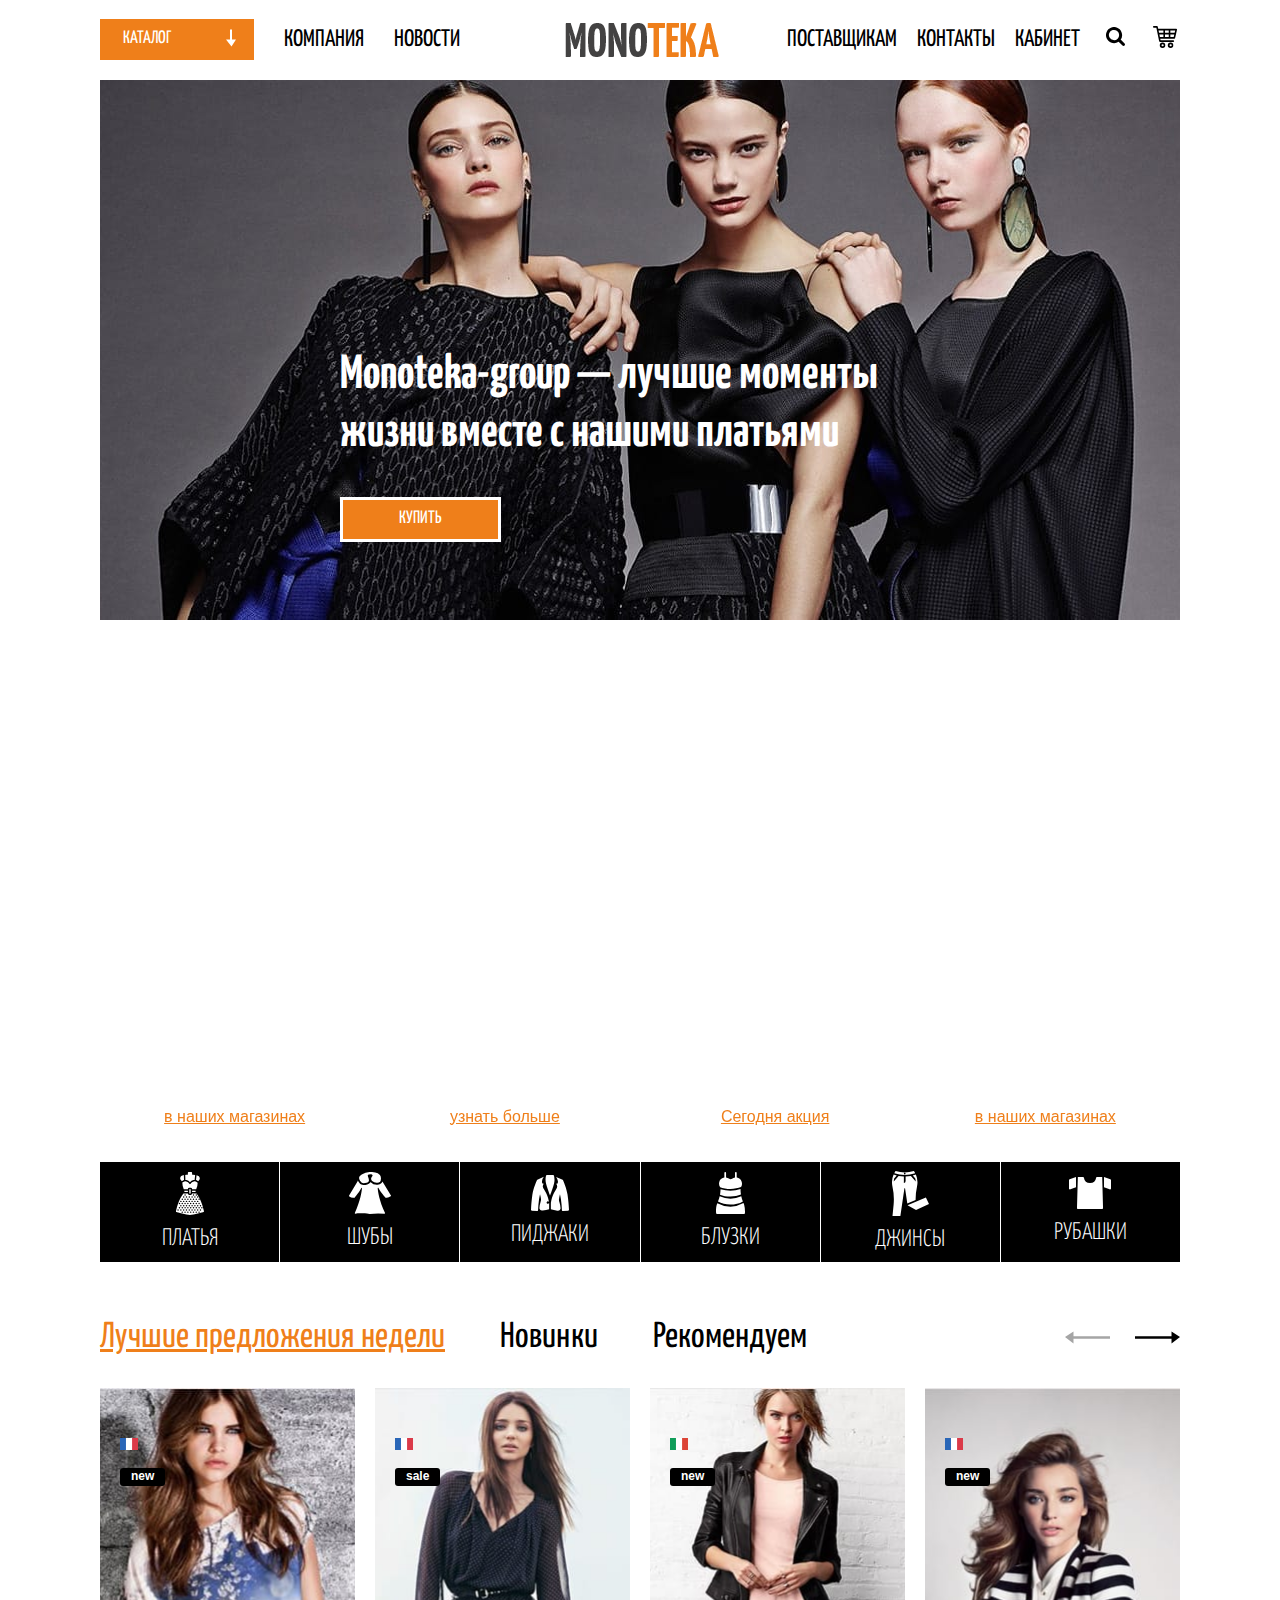
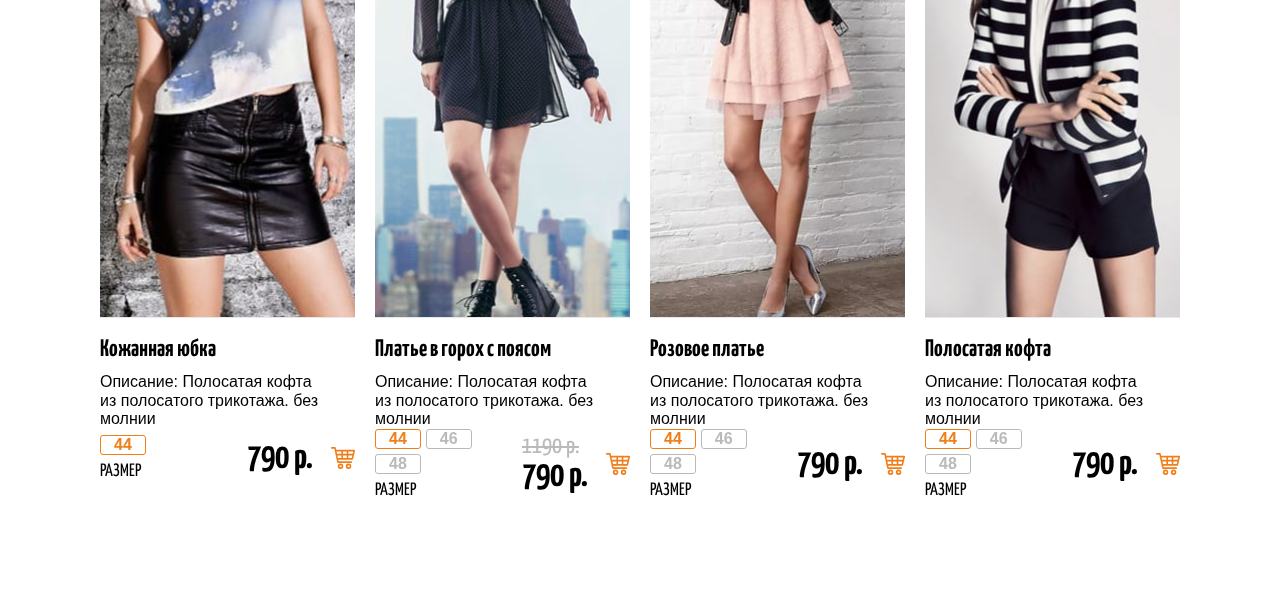
==== commit 7f2799ec: "fix: images" ====
--- a/app/index.html
+++ b/app/index.html
@@ -1 +1 @@
-<!DOCTYPE html><html lang="ru" class="page"><head><meta charset="UTF-8"><meta name="viewport" content="width=device-width,initial-scale=1"><link rel="shortcut icon" href="favicon.ico" type="image/x-icon"><meta http-equiv="X-UA-Compatible" content="ie=edge"><meta name="theme-color" content="#111111"><title>MONOTEKA</title><link rel="preconnect" href="https://fonts.googleapis.com"><link rel="preconnect" href="https://fonts.gstatic.com" crossorigin><link href="https://fonts.googleapis.com/css2?family=Yanone+Kaffeesatz:wght@400;700&display=swap" rel="stylesheet"><link href="https://allfont.ru/allfont.css?fonts=clear-sans" rel="stylesheet" type="text/css"><link rel="stylesheet" href="https://cdn.jsdelivr.net/npm/swiper@9/swiper-bundle.min.css"><link rel="stylesheet" href="css/vendor.css"><link rel="stylesheet" href="css/main.css"><script src="https://cdn.jsdelivr.net/npm/swiper@9/swiper-bundle.min.js"></script><script defer="defer" src="js/main.js"></script></head><body class="page__body"><div class="site-container"><header class="header"><div class="container header__container"><img loading="lazy" src="img/content/Monoteka.png" alt="Логотип MONOTEKA" class="logo logo_mobile"><div class="menu"><nav class="nav" aria-label="Меню №1"><ul class="nav__list"><li class="nav__item"><a href="#" class="nav__link btn btn_nav">Каталог <svg xmlns="http://www.w3.org/2000/svg" width="10" height="17" viewBox="0 0 10 17"><path d="M266,43.025H256l5.5,6.989ZM262,32.99h-2V44.125h2V32.99Z" transform="translate(-256 -33)"/></svg></a></li><li class="nav__item"><a href="#" class="nav__link">Компания</a></li><li class="nav__item"><a href="#" class="nav__link">Новости</a></li></ul></nav><img loading="lazy" src="img/content/Monoteka.png" alt="Логотип MONOTEKA" class="logo"><nav class="nav" aria-label="Меню №2"><ul class="nav__list list-reset nav__list_2"><li class="nav__item"><a href="#" class="nav__link">Поставщикам</a></li><li class="nav__item"><a href="#" class="nav__link">Контакты</a></li><li class="nav__item"><a href="#" class="nav__link">Кабинет</a></li></ul></nav></div><button class="search-btn"><svg xmlns="http://www.w3.org/2000/svg" width="19" height="19" viewBox="0 0 19 19"><path id="search" d="M1705.15,37.038a5.124,5.124,0,1,0-1.5,3.614,4.929,4.929,0,0,0,1.5-3.614h0Zm5.85,9.5a1.4,1.4,0,0,1-.43,1.027,1.42,1.42,0,0,1-1.03.434,1.357,1.357,0,0,1-1.03-.434l-3.92-3.9a8.01,8.01,0,0,1-7.67.782,7.977,7.977,0,0,1-2.57-1.713,8.175,8.175,0,0,1-1.72-2.569,8.056,8.056,0,0,1,0-6.246,8.171,8.171,0,0,1,1.72-2.569,7.983,7.983,0,0,1,2.57-1.713,8,8,0,0,1,6.24,0,8.093,8.093,0,0,1,2.57,1.713,7.98,7.98,0,0,1,1.71,2.569,7.987,7.987,0,0,1-.78,7.679l3.92,3.916a1.4,1.4,0,0,1,.42,1.028h0Z" transform="translate(-1692 -29)"/></svg></button> <button class="basket-btn"><svg xmlns="http://www.w3.org/2000/svg" width="24" height="22" viewBox="0 0 24 22"><path id="basket_копия" d="M1743.8,1488a0.825,0.825,0,0,0,0,1.65h2.55l2.75,13.38a1.025,1.025,0,0,0,.83.92h13.35a0.825,0.825,0,0,0,0-1.65h-12.7l-0.34-1.65h14.1a0.828,0.828,0,0,0,.78-0.65l1.87-8.24a0.862,0.862,0,0,0-.78-1.01h-17.99l-0.44-2.1a0.83,0.83,0,0,0-.78-0.65h-3.2Zm4.75,4.4h4.85v2.47h-4.34Zm6.45,0h3.74v2.47H1755v-2.47Zm5.34,0h4.86l-0.56,2.47h-4.3v-2.47Zm-10.94,4.12h4V1499h-3.49Zm5.6,0h3.74V1499H1755v-2.48Zm5.34,0h3.93l-0.56,2.48h-3.37v-2.48Zm-7.74,7.98a2.751,2.751,0,1,0,2.67,2.75A2.726,2.726,0,0,0,1752.6,1504.5Zm8.01,0a2.751,2.751,0,1,0,2.67,2.75A2.719,2.719,0,0,0,1760.61,1504.5Zm-8.01,1.65a1.1,1.1,0,1,1-1.07,1.1A1.072,1.072,0,0,1,1752.6,1506.15Zm8.01,0a1.1,1.1,0,1,1-1.07,1.1A1.064,1.064,0,0,1,1760.61,1506.15Z" transform="translate(-1743 -1488)"/></svg></button><div class="burger" aria-label="Меню"><span></span> <span></span> <span></span></div></div></header><main class="main container"><section class="section hero"><div class="swiper hero__swiper"><div class="swiper-wrapper hero__swiper-wrapper"><div class="swiper-slide hero__slide"><img src="../img/content/hero.jpg" alt="" class="hero__slide-img"><div class="hero__slide-text-block"><h2 class="hero__slide-title">Monoteka-group — лучшие моменты жизни вместе с нашими платьями</h2><div class="btn hero__slide-btn">КУПИТЬ</div></div></div><div class="swiper-slide hero__slide"><img src="../img/content/hero.jpg" alt="" class="hero__slide-img"><div class="hero__slide-text-block"><h2 class="hero__slide-title">Monoteka-group — лучшие моменты жизни вместе с нашими платьями</h2><div class="btn hero__slide-btn">КУПИТЬ</div></div></div><div class="swiper-slide hero__slide"><img src="../img/content/hero.jpg" alt="" class="hero__slide-img"><div class="hero__slide-text-block"><h2 class="hero__slide-title">Monoteka-group — лучшие моменты жизни вместе с нашими платьями</h2><div class="btn hero__slide-btn">КУПИТЬ</div></div></div></div><div class="swiper-pagination hero__swiper-pagination"></div><div class="swiper-button-prev hero__swiper-button-prev"></div><div class="swiper-button-next hero__swiper-button-next"></div></div><div class="swiper category-swiper"><div class="swiper-wrapper category-swiper__wrapper"><div class="swiper-slide category-swiper__slide category-swiper__slide_jacket"><h2 class="category-swiper__slide-title">Пиджаки</h2><a href="#" class="category-swiper__slide-link">в наших магазинах</a></div><div class="swiper-slide category-swiper__slide category-swiper__slide_business"><h2 class="category-swiper__slide-title">Деловой стиль</h2><a href="#" class="category-swiper__slide-link">узнать больше</a></div><div class="swiper-slide category-swiper__slide category-swiper__slide_shirt"><h2 class="category-swiper__slide-title">Рубашки</h2><a href="#" class="category-swiper__slide-link">Сегодня акция</a></div><div class="swiper-slide category-swiper__slide category-swiper__slide_jacket"><h2 class="category-swiper__slide-title">Пиджаки</h2><a href="#" class="category-swiper__slide-link">в наших магазинах</a></div><div class="swiper-slide category-swiper__slide category-swiper__slide_business"><h2 class="category-swiper__slide-title">Деловой стиль</h2><a href="#" class="category-swiper__slide-link">узнать больше</a></div><div class="swiper-slide category-swiper__slide category-swiper__slide_shirt"><h2 class="category-swiper__slide-title">Рубашки</h2><a href="#" class="category-swiper__slide-link">Сегодня акция</a></div></div></div><section class="section category"><ul class="category__list"><li class="category__item"><img src="img/svg/dress.svg" alt="Категория платья" class="category__item-img"><h3 class="category__item-title">Платья</h3></li><li class="category__item"><img src="img/svg/coat.svg" alt="Категория шубы" class="category__item-img"><h3 class="category__item-title">шубы</h3></li><li class="category__item"><img src="img/svg/jacket.svg" alt="Категория пиджаки" class="category__item-img"><h3 class="category__item-title">пиджаки</h3></li><li class="category__item"><img src="img/svg/blouse.svg" alt="Категория блузки" class="category__item-img"><h3 class="category__item-title">блузки</h3></li><li class="category__item"><img src="img/svg/jeans.svg" alt="Категория джинсы" class="category__item-img"><h3 class="category__item-title">Джинсы</h3></li><li class="category__item"><img src="img/svg/shirt.svg" alt="Категория рубашки" class="category__item-img"><h3 class="category__item-title">рубашки</h3></li></ul></section></section><section class="section offers"><div class="offers__tab-btns"><button class="offer__btn offer__btn_active" data-path="best">Лучшие предложения недели</button> <button class="offer__btn" data-path="new">Новинки</button> <button class="offer__btn" data-path="sale">Рекомендуем</button><div class="offers__swiper-btns"><div class="swiper-button-prev offers__swiper-button-prev"><svg xmlns="http://www.w3.org/2000/svg" width="36.97" height="10" viewBox="0 0 36.97 10"><path d="M1781,795v10l6.98-5.5Zm-30.01,4v2h31.11v-2h-31.11Z" transform="translate(-1751 -795)"/></svg></div><div class="swiper-button-next offers__swiper-button-next"><svg xmlns="http://www.w3.org/2000/svg" width="36.97" height="10" viewBox="0 0 36.97 10"><path d="M1781,795v10l6.98-5.5Zm-30.01,4v2h31.11v-2h-31.11Z" transform="translate(-1751 -795)"/></svg></div></div></div><div class="swiper offers__swiper"><div class="swiper-wrapper offers__swiper-wrapper"><div class="swiper-slide offers__slide" data-target="new"><div class="front-slide offer"><img src="img/content/shirt.jpg" alt="Кожанная юбка" class="offer__img"><div class="offer__category"><img class="offer__category-img" src="img/svg/flag-france.svg" alt=""><div class="offer__category-name">new</div></div><div class="offer__text"><h3 class="offer__text-title">Кожанная юбка</h3><p class="offer__text-description">Описание: Полосатая кофта из полосатого трикотажа. без молнии</p><div class="offer__text-container"><div class="offer__size-container"><div class="offer__size-btns"><label class="offer__size-label"><input type="radio" id="size-1" name="size-1" value="44" checked="checked"> <span>44</span></label></div><p class="offer__size-descr">РАЗМЕР</p></div><div class="offer__price"><div class="offer__price-container"><div class="offer__price-new">790 p.</div></div><button class="offer__price-btn"><svg xmlns="http://www.w3.org/2000/svg" width="24" height="22" viewBox="0 0 24 22"><path id="basket_копия" d="M1743.8,1488a0.825,0.825,0,0,0,0,1.65h2.55l2.75,13.38a1.025,1.025,0,0,0,.83.92h13.35a0.825,0.825,0,0,0,0-1.65h-12.7l-0.34-1.65h14.1a0.828,0.828,0,0,0,.78-0.65l1.87-8.24a0.862,0.862,0,0,0-.78-1.01h-17.99l-0.44-2.1a0.83,0.83,0,0,0-.78-0.65h-3.2Zm4.75,4.4h4.85v2.47h-4.34Zm6.45,0h3.74v2.47H1755v-2.47Zm5.34,0h4.86l-0.56,2.47h-4.3v-2.47Zm-10.94,4.12h4V1499h-3.49Zm5.6,0h3.74V1499H1755v-2.48Zm5.34,0h3.93l-0.56,2.48h-3.37v-2.48Zm-7.74,7.98a2.751,2.751,0,1,0,2.67,2.75A2.726,2.726,0,0,0,1752.6,1504.5Zm8.01,0a2.751,2.751,0,1,0,2.67,2.75A2.719,2.719,0,0,0,1760.61,1504.5Zm-8.01,1.65a1.1,1.1,0,1,1-1.07,1.1A1.072,1.072,0,0,1,1752.6,1506.15Zm8.01,0a1.1,1.1,0,1,1-1.07,1.1A1.064,1.064,0,0,1,1760.61,1506.15Z" transform="translate(-1743 -1488)"/></svg></button></div></div></div></div><div class="inside-slide"><table class="inside-slide__table"><tr><td>Материал</td><td>Хлопок</td></tr><tr><td>Сезон</td><td>Лето</td></tr><tr><td>Страна-производитель</td><td>Франция</td></tr><tr><td>Длина</td><td>Мини</td></tr></table><a href="#" class="inside-slide__link">Перейти в карточку</a></div></div><div class="swiper-slide offers__slide" data-target="sale"><div class="front-slide offer"><img src="img/content/dress_2.jpg" alt="Кожанная юбка" class="offer__img"><div class="offer__category"><img class="offer__category-img" src="img/svg/flag-france.svg" alt=""><div class="offer__category-name">sale</div></div><div class="offer__text"><h3 class="offer__text-title">Платье в горох с поясом</h3><p class="offer__text-description">Описание: Полосатая кофта из полосатого трикотажа. без молнии</p><div class="offer__text-container"><div class="offer__size-container"><div class="offer__size-btns"><label class="offer__size-label"><input type="radio" id="size-2" name="size-2" value="44" checked="checked"> <span>44</span></label> <label class="offer__size-label"><input type="radio" id="size-3" name="size-2" value="46"> <span>46</span></label> <label class="offer__size-label"><input type="radio" id="size-4" name="size-2" value="48"> <span>48</span></label></div><p class="offer__size-descr">РАЗМЕР</p></div><div class="offer__price"><div class="offer__price-container"><div class="offer__price-old">1190 p.</div><div class="offer__price-new">790 p.</div></div><button class="offer__price-btn"><svg xmlns="http://www.w3.org/2000/svg" width="24" height="22" viewBox="0 0 24 22"><path id="basket_копия" d="M1743.8,1488a0.825,0.825,0,0,0,0,1.65h2.55l2.75,13.38a1.025,1.025,0,0,0,.83.92h13.35a0.825,0.825,0,0,0,0-1.65h-12.7l-0.34-1.65h14.1a0.828,0.828,0,0,0,.78-0.65l1.87-8.24a0.862,0.862,0,0,0-.78-1.01h-17.99l-0.44-2.1a0.83,0.83,0,0,0-.78-0.65h-3.2Zm4.75,4.4h4.85v2.47h-4.34Zm6.45,0h3.74v2.47H1755v-2.47Zm5.34,0h4.86l-0.56,2.47h-4.3v-2.47Zm-10.94,4.12h4V1499h-3.49Zm5.6,0h3.74V1499H1755v-2.48Zm5.34,0h3.93l-0.56,2.48h-3.37v-2.48Zm-7.74,7.98a2.751,2.751,0,1,0,2.67,2.75A2.726,2.726,0,0,0,1752.6,1504.5Zm8.01,0a2.751,2.751,0,1,0,2.67,2.75A2.719,2.719,0,0,0,1760.61,1504.5Zm-8.01,1.65a1.1,1.1,0,1,1-1.07,1.1A1.072,1.072,0,0,1,1752.6,1506.15Zm8.01,0a1.1,1.1,0,1,1-1.07,1.1A1.064,1.064,0,0,1,1760.61,1506.15Z" transform="translate(-1743 -1488)"/></svg></button></div></div></div></div><div class="inside-slide"><table class="inside-slide__table"><tr><td>Материал</td><td>Хлопок</td></tr><tr><td>Сезон</td><td>Лето</td></tr><tr><td>Страна-производитель</td><td>Франция</td></tr><tr><td>Длина</td><td>Мини</td></tr></table><a href="#" class="inside-slide__link">Перейти в карточку</a></div></div><div class="swiper-slide offers__slide" data-target="new"><div class="front-slide offer"><img src="img/content/dress_3.jpg" alt="Кожанная юбка" class="offer__img"><div class="offer__category"><img class="offer__category-img" src="img/svg/flag-italy.svg" alt=""><div class="offer__category-name">new</div></div><div class="offer__text"><h3 class="offer__text-title">Розовое платье</h3><p class="offer__text-description">Описание: Полосатая кофта из полосатого трикотажа. без молнии</p><div class="offer__text-container"><div class="offer__size-container"><div class="offer__size-btns"><label class="offer__size-label"><input type="radio" id="size-5" name="size-5" value="44" checked="checked"> <span>44</span></label> <label class="offer__size-label"><input type="radio" id="size-6" name="size-5" value="46"> <span>46</span></label> <label class="offer__size-label"><input type="radio" id="size-7" name="size-5" value="48"> <span>48</span></label></div><p class="offer__size-descr">РАЗМЕР</p></div><div class="offer__price"><div class="offer__price-container"><div class="offer__price-new">790 p.</div></div><button class="offer__price-btn"><svg xmlns="http://www.w3.org/2000/svg" width="24" height="22" viewBox="0 0 24 22"><path id="basket_копия" d="M1743.8,1488a0.825,0.825,0,0,0,0,1.65h2.55l2.75,13.38a1.025,1.025,0,0,0,.83.92h13.35a0.825,0.825,0,0,0,0-1.65h-12.7l-0.34-1.65h14.1a0.828,0.828,0,0,0,.78-0.65l1.87-8.24a0.862,0.862,0,0,0-.78-1.01h-17.99l-0.44-2.1a0.83,0.83,0,0,0-.78-0.65h-3.2Zm4.75,4.4h4.85v2.47h-4.34Zm6.45,0h3.74v2.47H1755v-2.47Zm5.34,0h4.86l-0.56,2.47h-4.3v-2.47Zm-10.94,4.12h4V1499h-3.49Zm5.6,0h3.74V1499H1755v-2.48Zm5.34,0h3.93l-0.56,2.48h-3.37v-2.48Zm-7.74,7.98a2.751,2.751,0,1,0,2.67,2.75A2.726,2.726,0,0,0,1752.6,1504.5Zm8.01,0a2.751,2.751,0,1,0,2.67,2.75A2.719,2.719,0,0,0,1760.61,1504.5Zm-8.01,1.65a1.1,1.1,0,1,1-1.07,1.1A1.072,1.072,0,0,1,1752.6,1506.15Zm8.01,0a1.1,1.1,0,1,1-1.07,1.1A1.064,1.064,0,0,1,1760.61,1506.15Z" transform="translate(-1743 -1488)"/></svg></button></div></div></div></div><div class="inside-slide"><table class="inside-slide__table"><tr><td>Материал</td><td>Хлопок</td></tr><tr><td>Сезон</td><td>Лето</td></tr><tr><td>Страна-производитель</td><td>Франция</td></tr><tr><td>Длина</td><td>Мини</td></tr></table><a href="#" class="inside-slide__link">Перейти в карточку</a></div></div><div class="swiper-slide offers__slide" data-target="new"><div class="front-slide offer"><img src="img/content/dress_4.jpg" alt="Кожанная юбка" class="offer__img"><div class="offer__category"><img class="offer__category-img" src="img/svg/flag-france.svg" alt=""><div class="offer__category-name">new</div></div><div class="offer__text"><h3 class="offer__text-title">Полосатая кофта</h3><p class="offer__text-description">Описание: Полосатая кофта из полосатого трикотажа. без молнии</p><div class="offer__text-container"><div class="offer__size-container"><div class="offer__size-btns"><label class="offer__size-label"><input type="radio" id="size-8" name="size-8" value="44" checked="checked"> <span>44</span></label> <label class="offer__size-label"><input type="radio" id="size-9" name="size-8" value="46"> <span>46</span></label> <label class="offer__size-label"><input type="radio" id="size-10" name="size-8" value="48"> <span>48</span></label></div><p class="offer__size-descr">РАЗМЕР</p></div><div class="offer__price"><div class="offer__price-container"><div class="offer__price-new">790 p.</div></div><button class="offer__price-btn"><svg xmlns="http://www.w3.org/2000/svg" width="24" height="22" viewBox="0 0 24 22"><path id="basket_копия" d="M1743.8,1488a0.825,0.825,0,0,0,0,1.65h2.55l2.75,13.38a1.025,1.025,0,0,0,.83.92h13.35a0.825,0.825,0,0,0,0-1.65h-12.7l-0.34-1.65h14.1a0.828,0.828,0,0,0,.78-0.65l1.87-8.24a0.862,0.862,0,0,0-.78-1.01h-17.99l-0.44-2.1a0.83,0.83,0,0,0-.78-0.65h-3.2Zm4.75,4.4h4.85v2.47h-4.34Zm6.45,0h3.74v2.47H1755v-2.47Zm5.34,0h4.86l-0.56,2.47h-4.3v-2.47Zm-10.94,4.12h4V1499h-3.49Zm5.6,0h3.74V1499H1755v-2.48Zm5.34,0h3.93l-0.56,2.48h-3.37v-2.48Zm-7.74,7.98a2.751,2.751,0,1,0,2.67,2.75A2.726,2.726,0,0,0,1752.6,1504.5Zm8.01,0a2.751,2.751,0,1,0,2.67,2.75A2.719,2.719,0,0,0,1760.61,1504.5Zm-8.01,1.65a1.1,1.1,0,1,1-1.07,1.1A1.072,1.072,0,0,1,1752.6,1506.15Zm8.01,0a1.1,1.1,0,1,1-1.07,1.1A1.064,1.064,0,0,1,1760.61,1506.15Z" transform="translate(-1743 -1488)"/></svg></button></div></div></div></div><div class="inside-slide"><table class="inside-slide__table"><tr><td>Материал</td><td>Хлопок</td></tr><tr><td>Сезон</td><td>Лето</td></tr><tr><td>Страна-производитель</td><td>Франция</td></tr><tr><td>Длина</td><td>Мини</td></tr></table><a href="#" class="inside-slide__link">Перейти в карточку</a></div></div><div class="swiper-slide offers__slide" data-target="new"><div class="front-slide offer"><img src="img/content/shirt.jpg" alt="Кожанная юбка" class="offer__img"><div class="offer__category"><img class="offer__category-img" src="img/svg/flag-france.svg" alt=""><div class="offer__category-name">new</div></div><div class="offer__text"><h3 class="offer__text-title">Кожанная юбка</h3><p class="offer__text-description">Описание: Полосатая кофта из полосатого трикотажа. без молнии</p><div class="offer__text-container"><div class="offer__size-container"><div class="offer__size-btns"><label class="offer__size-label"><input type="radio" id="size-11" name="size-11" value="44" checked="checked"> <span>44</span></label></div><p class="offer__size-descr">РАЗМЕР</p></div><div class="offer__price"><div class="offer__price-container"><div class="offer__price-new">790 p.</div></div><button class="offer__price-btn"><svg xmlns="http://www.w3.org/2000/svg" width="24" height="22" viewBox="0 0 24 22"><path id="basket_копия" d="M1743.8,1488a0.825,0.825,0,0,0,0,1.65h2.55l2.75,13.38a1.025,1.025,0,0,0,.83.92h13.35a0.825,0.825,0,0,0,0-1.65h-12.7l-0.34-1.65h14.1a0.828,0.828,0,0,0,.78-0.65l1.87-8.24a0.862,0.862,0,0,0-.78-1.01h-17.99l-0.44-2.1a0.83,0.83,0,0,0-.78-0.65h-3.2Zm4.75,4.4h4.85v2.47h-4.34Zm6.45,0h3.74v2.47H1755v-2.47Zm5.34,0h4.86l-0.56,2.47h-4.3v-2.47Zm-10.94,4.12h4V1499h-3.49Zm5.6,0h3.74V1499H1755v-2.48Zm5.34,0h3.93l-0.56,2.48h-3.37v-2.48Zm-7.74,7.98a2.751,2.751,0,1,0,2.67,2.75A2.726,2.726,0,0,0,1752.6,1504.5Zm8.01,0a2.751,2.751,0,1,0,2.67,2.75A2.719,2.719,0,0,0,1760.61,1504.5Zm-8.01,1.65a1.1,1.1,0,1,1-1.07,1.1A1.072,1.072,0,0,1,1752.6,1506.15Zm8.01,0a1.1,1.1,0,1,1-1.07,1.1A1.064,1.064,0,0,1,1760.61,1506.15Z" transform="translate(-1743 -1488)"/></svg></button></div></div></div></div><div class="inside-slide"><table class="inside-slide__table"><tr><td>Материал</td><td>Хлопок</td></tr><tr><td>Сезон</td><td>Лето</td></tr><tr><td>Страна-производитель</td><td>Франция</td></tr><tr><td>Длина</td><td>Мини</td></tr></table><a href="#" class="inside-slide__link">Перейти в карточку</a></div></div><div class="swiper-slide offers__slide" data-target="sale"><div class="front-slide offer"><img src="img/content/dress_2.jpg" alt="Кожанная юбка" class="offer__img"><div class="offer__category"><img class="offer__category-img" src="img/svg/flag-france.svg" alt=""><div class="offer__category-name">sale</div></div><div class="offer__text"><h3 class="offer__text-title">Платье в горох с поясом</h3><p class="offer__text-description">Описание: Полосатая кофта из полосатого трикотажа. без молнии</p><div class="offer__text-container"><div class="offer__size-container"><div class="offer__size-btns"><label class="offer__size-label"><input type="radio" id="size-12" name="size-12" value="44" checked="checked"> <span>44</span></label> <label class="offer__size-label"><input type="radio" id="size-13" name="size-12" value="46"> <span>46</span></label> <label class="offer__size-label"><input type="radio" id="size-14" name="size-12" value="48"> <span>48</span></label></div><p class="offer__size-descr">РАЗМЕР</p></div><div class="offer__price"><div class="offer__price-container"><div class="offer__price-old">1190 p.</div><div class="offer__price-new">790 p.</div></div><button class="offer__price-btn"><svg xmlns="http://www.w3.org/2000/svg" width="24" height="22" viewBox="0 0 24 22"><path id="basket_копия" d="M1743.8,1488a0.825,0.825,0,0,0,0,1.65h2.55l2.75,13.38a1.025,1.025,0,0,0,.83.92h13.35a0.825,0.825,0,0,0,0-1.65h-12.7l-0.34-1.65h14.1a0.828,0.828,0,0,0,.78-0.65l1.87-8.24a0.862,0.862,0,0,0-.78-1.01h-17.99l-0.44-2.1a0.83,0.83,0,0,0-.78-0.65h-3.2Zm4.75,4.4h4.85v2.47h-4.34Zm6.45,0h3.74v2.47H1755v-2.47Zm5.34,0h4.86l-0.56,2.47h-4.3v-2.47Zm-10.94,4.12h4V1499h-3.49Zm5.6,0h3.74V1499H1755v-2.48Zm5.34,0h3.93l-0.56,2.48h-3.37v-2.48Zm-7.74,7.98a2.751,2.751,0,1,0,2.67,2.75A2.726,2.726,0,0,0,1752.6,1504.5Zm8.01,0a2.751,2.751,0,1,0,2.67,2.75A2.719,2.719,0,0,0,1760.61,1504.5Zm-8.01,1.65a1.1,1.1,0,1,1-1.07,1.1A1.072,1.072,0,0,1,1752.6,1506.15Zm8.01,0a1.1,1.1,0,1,1-1.07,1.1A1.064,1.064,0,0,1,1760.61,1506.15Z" transform="translate(-1743 -1488)"/></svg></button></div></div></div></div><div class="inside-slide"><table class="inside-slide__table"><tr><td>Материал</td><td>Хлопок</td></tr><tr><td>Сезон</td><td>Лето</td></tr><tr><td>Страна-производитель</td><td>Франция</td></tr><tr><td>Длина</td><td>Мини</td></tr></table><a href="#" class="inside-slide__link">Перейти в карточку</a></div></div><div class="swiper-slide offers__slide" data-target="new"><div class="front-slide offer"><img src="img/content/dress_3.jpg" alt="Кожанная юбка" class="offer__img"><div class="offer__category"><img class="offer__category-img" src="img/svg/flag-italy.svg" alt=""><div class="offer__category-name">new</div></div><div class="offer__text"><h3 class="offer__text-title">Розовое платье</h3><p class="offer__text-description">Описание: Полосатая кофта из полосатого трикотажа. без молнии</p><div class="offer__text-container"><div class="offer__size-container"><div class="offer__size-btns"><label class="offer__size-label"><input type="radio" id="size-15" name="size-15" value="44" checked="checked"> <span>44</span></label> <label class="offer__size-label"><input type="radio" id="size-16" name="size-15" value="46"> <span>46</span></label> <label class="offer__size-label"><input type="radio" id="size-17" name="size-15" value="48"> <span>48</span></label></div><p class="offer__size-descr">РАЗМЕР</p></div><div class="offer__price"><div class="offer__price-container"><div class="offer__price-new">790 p.</div></div><button class="offer__price-btn"><svg xmlns="http://www.w3.org/2000/svg" width="24" height="22" viewBox="0 0 24 22"><path id="basket_копия" d="M1743.8,1488a0.825,0.825,0,0,0,0,1.65h2.55l2.75,13.38a1.025,1.025,0,0,0,.83.92h13.35a0.825,0.825,0,0,0,0-1.65h-12.7l-0.34-1.65h14.1a0.828,0.828,0,0,0,.78-0.65l1.87-8.24a0.862,0.862,0,0,0-.78-1.01h-17.99l-0.44-2.1a0.83,0.83,0,0,0-.78-0.65h-3.2Zm4.75,4.4h4.85v2.47h-4.34Zm6.45,0h3.74v2.47H1755v-2.47Zm5.34,0h4.86l-0.56,2.47h-4.3v-2.47Zm-10.94,4.12h4V1499h-3.49Zm5.6,0h3.74V1499H1755v-2.48Zm5.34,0h3.93l-0.56,2.48h-3.37v-2.48Zm-7.74,7.98a2.751,2.751,0,1,0,2.67,2.75A2.726,2.726,0,0,0,1752.6,1504.5Zm8.01,0a2.751,2.751,0,1,0,2.67,2.75A2.719,2.719,0,0,0,1760.61,1504.5Zm-8.01,1.65a1.1,1.1,0,1,1-1.07,1.1A1.072,1.072,0,0,1,1752.6,1506.15Zm8.01,0a1.1,1.1,0,1,1-1.07,1.1A1.064,1.064,0,0,1,1760.61,1506.15Z" transform="translate(-1743 -1488)"/></svg></button></div></div></div></div><div class="inside-slide"><table class="inside-slide__table"><tr><td>Материал</td><td>Хлопок</td></tr><tr><td>Сезон</td><td>Лето</td></tr><tr><td>Страна-производитель</td><td>Франция</td></tr><tr><td>Длина</td><td>Мини</td></tr></table><a href="#" class="inside-slide__link">Перейти в карточку</a></div></div><div class="swiper-slide offers__slide" data-target="new"><div class="front-slide offer"><img src="img/content/dress_4.jpg" alt="Кожанная юбка" class="offer__img"><div class="offer__category"><img class="offer__category-img" src="img/svg/flag-france.svg" alt=""><div class="offer__category-name">new</div></div><div class="offer__text"><h3 class="offer__text-title">Полосатая кофта</h3><p class="offer__text-description">Описание: Полосатая кофта из полосатого трикотажа. без молнии</p><div class="offer__text-container"><div class="offer__size-container"><div class="offer__size-btns"><label class="offer__size-label"><input type="radio" id="size-18" name="size-18" value="44" checked="checked"> <span>44</span></label> <label class="offer__size-label"><input type="radio" id="size-19" name="size-18" value="46"> <span>46</span></label> <label class="offer__size-label"><input type="radio" id="size-20" name="size-18" value="48"> <span>48</span></label></div><p class="offer__size-descr">РАЗМЕР</p></div><div class="offer__price"><div class="offer__price-container"><div class="offer__price-new">790 p.</div></div><button class="offer__price-btn"><svg xmlns="http://www.w3.org/2000/svg" width="24" height="22" viewBox="0 0 24 22"><path id="basket_копия" d="M1743.8,1488a0.825,0.825,0,0,0,0,1.65h2.55l2.75,13.38a1.025,1.025,0,0,0,.83.92h13.35a0.825,0.825,0,0,0,0-1.65h-12.7l-0.34-1.65h14.1a0.828,0.828,0,0,0,.78-0.65l1.87-8.24a0.862,0.862,0,0,0-.78-1.01h-17.99l-0.44-2.1a0.83,0.83,0,0,0-.78-0.65h-3.2Zm4.75,4.4h4.85v2.47h-4.34Zm6.45,0h3.74v2.47H1755v-2.47Zm5.34,0h4.86l-0.56,2.47h-4.3v-2.47Zm-10.94,4.12h4V1499h-3.49Zm5.6,0h3.74V1499H1755v-2.48Zm5.34,0h3.93l-0.56,2.48h-3.37v-2.48Zm-7.74,7.98a2.751,2.751,0,1,0,2.67,2.75A2.726,2.726,0,0,0,1752.6,1504.5Zm8.01,0a2.751,2.751,0,1,0,2.67,2.75A2.719,2.719,0,0,0,1760.61,1504.5Zm-8.01,1.65a1.1,1.1,0,1,1-1.07,1.1A1.072,1.072,0,0,1,1752.6,1506.15Zm8.01,0a1.1,1.1,0,1,1-1.07,1.1A1.064,1.064,0,0,1,1760.61,1506.15Z" transform="translate(-1743 -1488)"/></svg></button></div></div></div></div><div class="inside-slide"><table class="inside-slide__table"><tr><td>Материал</td><td>Хлопок</td></tr><tr><td>Сезон</td><td>Лето</td></tr><tr><td>Страна-производитель</td><td>Франция</td></tr><tr><td>Длина</td><td>Мини</td></tr></table><a href="#" class="inside-slide__link">Перейти в карточку</a></div></div></div><div class="swiper-pagination offers__swiper-pagination"></div></div></section></main><footer class="footer"><div class="container"></div></footer></div></body></html>+<!DOCTYPE html><html lang="ru" class="page"><head><meta charset="UTF-8"><meta name="viewport" content="width=device-width,initial-scale=1"><link rel="shortcut icon" href="favicon.ico" type="image/x-icon"><meta http-equiv="X-UA-Compatible" content="ie=edge"><meta name="theme-color" content="#111111"><title>MONOTEKA</title><link rel="preconnect" href="https://fonts.googleapis.com"><link rel="preconnect" href="https://fonts.gstatic.com" crossorigin><link href="https://fonts.googleapis.com/css2?family=Yanone+Kaffeesatz:wght@400;700&display=swap" rel="stylesheet"><link href="https://allfont.ru/allfont.css?fonts=clear-sans" rel="stylesheet" type="text/css"><link rel="stylesheet" href="https://cdn.jsdelivr.net/npm/swiper@9/swiper-bundle.min.css"><link rel="stylesheet" href="css/vendor.css"><link rel="stylesheet" href="css/main.css"><script src="https://cdn.jsdelivr.net/npm/swiper@9/swiper-bundle.min.js"></script><script defer="defer" src="js/main.js"></script></head><body class="page__body"><div class="site-container"><header class="header"><div class="container header__container"><img loading="lazy" src="img/content/Monoteka.png" alt="Логотип MONOTEKA" class="logo logo_mobile"><div class="menu"><nav class="nav" aria-label="Меню №1"><ul class="nav__list"><li class="nav__item"><a href="#" class="nav__link btn btn_nav">Каталог <svg xmlns="http://www.w3.org/2000/svg" width="10" height="17" viewBox="0 0 10 17"><path d="M266,43.025H256l5.5,6.989ZM262,32.99h-2V44.125h2V32.99Z" transform="translate(-256 -33)"/></svg></a></li><li class="nav__item"><a href="#" class="nav__link">Компания</a></li><li class="nav__item"><a href="#" class="nav__link">Новости</a></li></ul></nav><img loading="lazy" src="img/content/Monoteka.png" alt="Логотип MONOTEKA" class="logo"><nav class="nav" aria-label="Меню №2"><ul class="nav__list list-reset nav__list_2"><li class="nav__item"><a href="#" class="nav__link">Поставщикам</a></li><li class="nav__item"><a href="#" class="nav__link">Контакты</a></li><li class="nav__item"><a href="#" class="nav__link">Кабинет</a></li></ul></nav></div><button class="search-btn"><svg xmlns="http://www.w3.org/2000/svg" width="19" height="19" viewBox="0 0 19 19"><path id="search" d="M1705.15,37.038a5.124,5.124,0,1,0-1.5,3.614,4.929,4.929,0,0,0,1.5-3.614h0Zm5.85,9.5a1.4,1.4,0,0,1-.43,1.027,1.42,1.42,0,0,1-1.03.434,1.357,1.357,0,0,1-1.03-.434l-3.92-3.9a8.01,8.01,0,0,1-7.67.782,7.977,7.977,0,0,1-2.57-1.713,8.175,8.175,0,0,1-1.72-2.569,8.056,8.056,0,0,1,0-6.246,8.171,8.171,0,0,1,1.72-2.569,7.983,7.983,0,0,1,2.57-1.713,8,8,0,0,1,6.24,0,8.093,8.093,0,0,1,2.57,1.713,7.98,7.98,0,0,1,1.71,2.569,7.987,7.987,0,0,1-.78,7.679l3.92,3.916a1.4,1.4,0,0,1,.42,1.028h0Z" transform="translate(-1692 -29)"/></svg></button> <button class="basket-btn"><svg xmlns="http://www.w3.org/2000/svg" width="24" height="22" viewBox="0 0 24 22"><path id="basket_копия" d="M1743.8,1488a0.825,0.825,0,0,0,0,1.65h2.55l2.75,13.38a1.025,1.025,0,0,0,.83.92h13.35a0.825,0.825,0,0,0,0-1.65h-12.7l-0.34-1.65h14.1a0.828,0.828,0,0,0,.78-0.65l1.87-8.24a0.862,0.862,0,0,0-.78-1.01h-17.99l-0.44-2.1a0.83,0.83,0,0,0-.78-0.65h-3.2Zm4.75,4.4h4.85v2.47h-4.34Zm6.45,0h3.74v2.47H1755v-2.47Zm5.34,0h4.86l-0.56,2.47h-4.3v-2.47Zm-10.94,4.12h4V1499h-3.49Zm5.6,0h3.74V1499H1755v-2.48Zm5.34,0h3.93l-0.56,2.48h-3.37v-2.48Zm-7.74,7.98a2.751,2.751,0,1,0,2.67,2.75A2.726,2.726,0,0,0,1752.6,1504.5Zm8.01,0a2.751,2.751,0,1,0,2.67,2.75A2.719,2.719,0,0,0,1760.61,1504.5Zm-8.01,1.65a1.1,1.1,0,1,1-1.07,1.1A1.072,1.072,0,0,1,1752.6,1506.15Zm8.01,0a1.1,1.1,0,1,1-1.07,1.1A1.064,1.064,0,0,1,1760.61,1506.15Z" transform="translate(-1743 -1488)"/></svg></button><div class="burger" aria-label="Меню"><span></span> <span></span> <span></span></div></div></header><main class="main container"><section class="section hero"><div class="swiper hero__swiper"><div class="swiper-wrapper hero__swiper-wrapper"><div class="swiper-slide hero__slide"><img src="img/content/hero.jpg" alt="" class="hero__slide-img"><div class="hero__slide-text-block"><h2 class="hero__slide-title">Monoteka-group — лучшие моменты жизни вместе с нашими платьями</h2><div class="btn hero__slide-btn">КУПИТЬ</div></div></div><div class="swiper-slide hero__slide"><img src="img/content/hero.jpg" alt="" class="hero__slide-img"><div class="hero__slide-text-block"><h2 class="hero__slide-title">Monoteka-group — лучшие моменты жизни вместе с нашими платьями</h2><div class="btn hero__slide-btn">КУПИТЬ</div></div></div><div class="swiper-slide hero__slide"><img src="img/content/hero.jpg" alt="" class="hero__slide-img"><div class="hero__slide-text-block"><h2 class="hero__slide-title">Monoteka-group — лучшие моменты жизни вместе с нашими платьями</h2><div class="btn hero__slide-btn">КУПИТЬ</div></div></div></div><div class="swiper-pagination hero__swiper-pagination"></div><div class="swiper-button-prev hero__swiper-button-prev"></div><div class="swiper-button-next hero__swiper-button-next"></div></div><div class="swiper category-swiper"><div class="swiper-wrapper category-swiper__wrapper"><div class="swiper-slide category-swiper__slide category-swiper__slide_jacket"><h2 class="category-swiper__slide-title">Пиджаки</h2><a href="#" class="category-swiper__slide-link">в наших магазинах</a></div><div class="swiper-slide category-swiper__slide category-swiper__slide_business"><h2 class="category-swiper__slide-title">Деловой стиль</h2><a href="#" class="category-swiper__slide-link">узнать больше</a></div><div class="swiper-slide category-swiper__slide category-swiper__slide_shirt"><h2 class="category-swiper__slide-title">Рубашки</h2><a href="#" class="category-swiper__slide-link">Сегодня акция</a></div><div class="swiper-slide category-swiper__slide category-swiper__slide_jacket"><h2 class="category-swiper__slide-title">Пиджаки</h2><a href="#" class="category-swiper__slide-link">в наших магазинах</a></div><div class="swiper-slide category-swiper__slide category-swiper__slide_business"><h2 class="category-swiper__slide-title">Деловой стиль</h2><a href="#" class="category-swiper__slide-link">узнать больше</a></div><div class="swiper-slide category-swiper__slide category-swiper__slide_shirt"><h2 class="category-swiper__slide-title">Рубашки</h2><a href="#" class="category-swiper__slide-link">Сегодня акция</a></div></div></div><section class="section category"><ul class="category__list"><li class="category__item"><img src="img/svg/dress.svg" alt="Категория платья" class="category__item-img"><h3 class="category__item-title">Платья</h3></li><li class="category__item"><img src="img/svg/coat.svg" alt="Категория шубы" class="category__item-img"><h3 class="category__item-title">шубы</h3></li><li class="category__item"><img src="img/svg/jacket.svg" alt="Категория пиджаки" class="category__item-img"><h3 class="category__item-title">пиджаки</h3></li><li class="category__item"><img src="img/svg/blouse.svg" alt="Категория блузки" class="category__item-img"><h3 class="category__item-title">блузки</h3></li><li class="category__item"><img src="img/svg/jeans.svg" alt="Категория джинсы" class="category__item-img"><h3 class="category__item-title">Джинсы</h3></li><li class="category__item"><img src="img/svg/shirt.svg" alt="Категория рубашки" class="category__item-img"><h3 class="category__item-title">рубашки</h3></li></ul></section></section><section class="section offers"><div class="offers__tab-btns"><button class="offer__btn offer__btn_active" data-path="best">Лучшие предложения недели</button> <button class="offer__btn" data-path="new">Новинки</button> <button class="offer__btn" data-path="sale">Рекомендуем</button><div class="offers__swiper-btns"><div class="swiper-button-prev offers__swiper-button-prev"><svg xmlns="http://www.w3.org/2000/svg" width="36.97" height="10" viewBox="0 0 36.97 10"><path d="M1781,795v10l6.98-5.5Zm-30.01,4v2h31.11v-2h-31.11Z" transform="translate(-1751 -795)"/></svg></div><div class="swiper-button-next offers__swiper-button-next"><svg xmlns="http://www.w3.org/2000/svg" width="36.97" height="10" viewBox="0 0 36.97 10"><path d="M1781,795v10l6.98-5.5Zm-30.01,4v2h31.11v-2h-31.11Z" transform="translate(-1751 -795)"/></svg></div></div></div><div class="swiper offers__swiper"><div class="swiper-wrapper offers__swiper-wrapper"><div class="swiper-slide offers__slide" data-target="new"><div class="front-slide offer"><img src="img/content/shirt.jpg" alt="Кожанная юбка" class="offer__img"><div class="offer__category"><img class="offer__category-img" src="img/svg/flag-france.svg" alt=""><div class="offer__category-name">new</div></div><div class="offer__text"><h3 class="offer__text-title">Кожанная юбка</h3><p class="offer__text-description">Описание: Полосатая кофта из полосатого трикотажа. без молнии</p><div class="offer__text-container"><div class="offer__size-container"><div class="offer__size-btns"><label class="offer__size-label"><input type="radio" id="size-1" name="size-1" value="44" checked="checked"> <span>44</span></label></div><p class="offer__size-descr">РАЗМЕР</p></div><div class="offer__price"><div class="offer__price-container"><div class="offer__price-new">790 p.</div></div><button class="offer__price-btn"><svg xmlns="http://www.w3.org/2000/svg" width="24" height="22" viewBox="0 0 24 22"><path id="basket_копия" d="M1743.8,1488a0.825,0.825,0,0,0,0,1.65h2.55l2.75,13.38a1.025,1.025,0,0,0,.83.92h13.35a0.825,0.825,0,0,0,0-1.65h-12.7l-0.34-1.65h14.1a0.828,0.828,0,0,0,.78-0.65l1.87-8.24a0.862,0.862,0,0,0-.78-1.01h-17.99l-0.44-2.1a0.83,0.83,0,0,0-.78-0.65h-3.2Zm4.75,4.4h4.85v2.47h-4.34Zm6.45,0h3.74v2.47H1755v-2.47Zm5.34,0h4.86l-0.56,2.47h-4.3v-2.47Zm-10.94,4.12h4V1499h-3.49Zm5.6,0h3.74V1499H1755v-2.48Zm5.34,0h3.93l-0.56,2.48h-3.37v-2.48Zm-7.74,7.98a2.751,2.751,0,1,0,2.67,2.75A2.726,2.726,0,0,0,1752.6,1504.5Zm8.01,0a2.751,2.751,0,1,0,2.67,2.75A2.719,2.719,0,0,0,1760.61,1504.5Zm-8.01,1.65a1.1,1.1,0,1,1-1.07,1.1A1.072,1.072,0,0,1,1752.6,1506.15Zm8.01,0a1.1,1.1,0,1,1-1.07,1.1A1.064,1.064,0,0,1,1760.61,1506.15Z" transform="translate(-1743 -1488)"/></svg></button></div></div></div></div><div class="inside-slide"><table class="inside-slide__table"><tr><td>Материал</td><td>Хлопок</td></tr><tr><td>Сезон</td><td>Лето</td></tr><tr><td>Страна-производитель</td><td>Франция</td></tr><tr><td>Длина</td><td>Мини</td></tr></table><a href="#" class="inside-slide__link">Перейти в карточку</a></div></div><div class="swiper-slide offers__slide" data-target="sale"><div class="front-slide offer"><img src="img/content/dress_2.jpg" alt="Кожанная юбка" class="offer__img"><div class="offer__category"><img class="offer__category-img" src="img/svg/flag-france.svg" alt=""><div class="offer__category-name">sale</div></div><div class="offer__text"><h3 class="offer__text-title">Платье в горох с поясом</h3><p class="offer__text-description">Описание: Полосатая кофта из полосатого трикотажа. без молнии</p><div class="offer__text-container"><div class="offer__size-container"><div class="offer__size-btns"><label class="offer__size-label"><input type="radio" id="size-2" name="size-2" value="44" checked="checked"> <span>44</span></label> <label class="offer__size-label"><input type="radio" id="size-3" name="size-2" value="46"> <span>46</span></label> <label class="offer__size-label"><input type="radio" id="size-4" name="size-2" value="48"> <span>48</span></label></div><p class="offer__size-descr">РАЗМЕР</p></div><div class="offer__price"><div class="offer__price-container"><div class="offer__price-old">1190 p.</div><div class="offer__price-new">790 p.</div></div><button class="offer__price-btn"><svg xmlns="http://www.w3.org/2000/svg" width="24" height="22" viewBox="0 0 24 22"><path id="basket_копия" d="M1743.8,1488a0.825,0.825,0,0,0,0,1.65h2.55l2.75,13.38a1.025,1.025,0,0,0,.83.92h13.35a0.825,0.825,0,0,0,0-1.65h-12.7l-0.34-1.65h14.1a0.828,0.828,0,0,0,.78-0.65l1.87-8.24a0.862,0.862,0,0,0-.78-1.01h-17.99l-0.44-2.1a0.83,0.83,0,0,0-.78-0.65h-3.2Zm4.75,4.4h4.85v2.47h-4.34Zm6.45,0h3.74v2.47H1755v-2.47Zm5.34,0h4.86l-0.56,2.47h-4.3v-2.47Zm-10.94,4.12h4V1499h-3.49Zm5.6,0h3.74V1499H1755v-2.48Zm5.34,0h3.93l-0.56,2.48h-3.37v-2.48Zm-7.74,7.98a2.751,2.751,0,1,0,2.67,2.75A2.726,2.726,0,0,0,1752.6,1504.5Zm8.01,0a2.751,2.751,0,1,0,2.67,2.75A2.719,2.719,0,0,0,1760.61,1504.5Zm-8.01,1.65a1.1,1.1,0,1,1-1.07,1.1A1.072,1.072,0,0,1,1752.6,1506.15Zm8.01,0a1.1,1.1,0,1,1-1.07,1.1A1.064,1.064,0,0,1,1760.61,1506.15Z" transform="translate(-1743 -1488)"/></svg></button></div></div></div></div><div class="inside-slide"><table class="inside-slide__table"><tr><td>Материал</td><td>Хлопок</td></tr><tr><td>Сезон</td><td>Лето</td></tr><tr><td>Страна-производитель</td><td>Франция</td></tr><tr><td>Длина</td><td>Мини</td></tr></table><a href="#" class="inside-slide__link">Перейти в карточку</a></div></div><div class="swiper-slide offers__slide" data-target="new"><div class="front-slide offer"><img src="img/content/dress_3.jpg" alt="Кожанная юбка" class="offer__img"><div class="offer__category"><img class="offer__category-img" src="img/svg/flag-italy.svg" alt=""><div class="offer__category-name">new</div></div><div class="offer__text"><h3 class="offer__text-title">Розовое платье</h3><p class="offer__text-description">Описание: Полосатая кофта из полосатого трикотажа. без молнии</p><div class="offer__text-container"><div class="offer__size-container"><div class="offer__size-btns"><label class="offer__size-label"><input type="radio" id="size-5" name="size-5" value="44" checked="checked"> <span>44</span></label> <label class="offer__size-label"><input type="radio" id="size-6" name="size-5" value="46"> <span>46</span></label> <label class="offer__size-label"><input type="radio" id="size-7" name="size-5" value="48"> <span>48</span></label></div><p class="offer__size-descr">РАЗМЕР</p></div><div class="offer__price"><div class="offer__price-container"><div class="offer__price-new">790 p.</div></div><button class="offer__price-btn"><svg xmlns="http://www.w3.org/2000/svg" width="24" height="22" viewBox="0 0 24 22"><path id="basket_копия" d="M1743.8,1488a0.825,0.825,0,0,0,0,1.65h2.55l2.75,13.38a1.025,1.025,0,0,0,.83.92h13.35a0.825,0.825,0,0,0,0-1.65h-12.7l-0.34-1.65h14.1a0.828,0.828,0,0,0,.78-0.65l1.87-8.24a0.862,0.862,0,0,0-.78-1.01h-17.99l-0.44-2.1a0.83,0.83,0,0,0-.78-0.65h-3.2Zm4.75,4.4h4.85v2.47h-4.34Zm6.45,0h3.74v2.47H1755v-2.47Zm5.34,0h4.86l-0.56,2.47h-4.3v-2.47Zm-10.94,4.12h4V1499h-3.49Zm5.6,0h3.74V1499H1755v-2.48Zm5.34,0h3.93l-0.56,2.48h-3.37v-2.48Zm-7.74,7.98a2.751,2.751,0,1,0,2.67,2.75A2.726,2.726,0,0,0,1752.6,1504.5Zm8.01,0a2.751,2.751,0,1,0,2.67,2.75A2.719,2.719,0,0,0,1760.61,1504.5Zm-8.01,1.65a1.1,1.1,0,1,1-1.07,1.1A1.072,1.072,0,0,1,1752.6,1506.15Zm8.01,0a1.1,1.1,0,1,1-1.07,1.1A1.064,1.064,0,0,1,1760.61,1506.15Z" transform="translate(-1743 -1488)"/></svg></button></div></div></div></div><div class="inside-slide"><table class="inside-slide__table"><tr><td>Материал</td><td>Хлопок</td></tr><tr><td>Сезон</td><td>Лето</td></tr><tr><td>Страна-производитель</td><td>Франция</td></tr><tr><td>Длина</td><td>Мини</td></tr></table><a href="#" class="inside-slide__link">Перейти в карточку</a></div></div><div class="swiper-slide offers__slide" data-target="new"><div class="front-slide offer"><img src="img/content/dress_4.jpg" alt="Кожанная юбка" class="offer__img"><div class="offer__category"><img class="offer__category-img" src="img/svg/flag-france.svg" alt=""><div class="offer__category-name">new</div></div><div class="offer__text"><h3 class="offer__text-title">Полосатая кофта</h3><p class="offer__text-description">Описание: Полосатая кофта из полосатого трикотажа. без молнии</p><div class="offer__text-container"><div class="offer__size-container"><div class="offer__size-btns"><label class="offer__size-label"><input type="radio" id="size-8" name="size-8" value="44" checked="checked"> <span>44</span></label> <label class="offer__size-label"><input type="radio" id="size-9" name="size-8" value="46"> <span>46</span></label> <label class="offer__size-label"><input type="radio" id="size-10" name="size-8" value="48"> <span>48</span></label></div><p class="offer__size-descr">РАЗМЕР</p></div><div class="offer__price"><div class="offer__price-container"><div class="offer__price-new">790 p.</div></div><button class="offer__price-btn"><svg xmlns="http://www.w3.org/2000/svg" width="24" height="22" viewBox="0 0 24 22"><path id="basket_копия" d="M1743.8,1488a0.825,0.825,0,0,0,0,1.65h2.55l2.75,13.38a1.025,1.025,0,0,0,.83.92h13.35a0.825,0.825,0,0,0,0-1.65h-12.7l-0.34-1.65h14.1a0.828,0.828,0,0,0,.78-0.65l1.87-8.24a0.862,0.862,0,0,0-.78-1.01h-17.99l-0.44-2.1a0.83,0.83,0,0,0-.78-0.65h-3.2Zm4.75,4.4h4.85v2.47h-4.34Zm6.45,0h3.74v2.47H1755v-2.47Zm5.34,0h4.86l-0.56,2.47h-4.3v-2.47Zm-10.94,4.12h4V1499h-3.49Zm5.6,0h3.74V1499H1755v-2.48Zm5.34,0h3.93l-0.56,2.48h-3.37v-2.48Zm-7.74,7.98a2.751,2.751,0,1,0,2.67,2.75A2.726,2.726,0,0,0,1752.6,1504.5Zm8.01,0a2.751,2.751,0,1,0,2.67,2.75A2.719,2.719,0,0,0,1760.61,1504.5Zm-8.01,1.65a1.1,1.1,0,1,1-1.07,1.1A1.072,1.072,0,0,1,1752.6,1506.15Zm8.01,0a1.1,1.1,0,1,1-1.07,1.1A1.064,1.064,0,0,1,1760.61,1506.15Z" transform="translate(-1743 -1488)"/></svg></button></div></div></div></div><div class="inside-slide"><table class="inside-slide__table"><tr><td>Материал</td><td>Хлопок</td></tr><tr><td>Сезон</td><td>Лето</td></tr><tr><td>Страна-производитель</td><td>Франция</td></tr><tr><td>Длина</td><td>Мини</td></tr></table><a href="#" class="inside-slide__link">Перейти в карточку</a></div></div><div class="swiper-slide offers__slide" data-target="new"><div class="front-slide offer"><img src="img/content/shirt.jpg" alt="Кожанная юбка" class="offer__img"><div class="offer__category"><img class="offer__category-img" src="img/svg/flag-france.svg" alt=""><div class="offer__category-name">new</div></div><div class="offer__text"><h3 class="offer__text-title">Кожанная юбка</h3><p class="offer__text-description">Описание: Полосатая кофта из полосатого трикотажа. без молнии</p><div class="offer__text-container"><div class="offer__size-container"><div class="offer__size-btns"><label class="offer__size-label"><input type="radio" id="size-11" name="size-11" value="44" checked="checked"> <span>44</span></label></div><p class="offer__size-descr">РАЗМЕР</p></div><div class="offer__price"><div class="offer__price-container"><div class="offer__price-new">790 p.</div></div><button class="offer__price-btn"><svg xmlns="http://www.w3.org/2000/svg" width="24" height="22" viewBox="0 0 24 22"><path id="basket_копия" d="M1743.8,1488a0.825,0.825,0,0,0,0,1.65h2.55l2.75,13.38a1.025,1.025,0,0,0,.83.92h13.35a0.825,0.825,0,0,0,0-1.65h-12.7l-0.34-1.65h14.1a0.828,0.828,0,0,0,.78-0.65l1.87-8.24a0.862,0.862,0,0,0-.78-1.01h-17.99l-0.44-2.1a0.83,0.83,0,0,0-.78-0.65h-3.2Zm4.75,4.4h4.85v2.47h-4.34Zm6.45,0h3.74v2.47H1755v-2.47Zm5.34,0h4.86l-0.56,2.47h-4.3v-2.47Zm-10.94,4.12h4V1499h-3.49Zm5.6,0h3.74V1499H1755v-2.48Zm5.34,0h3.93l-0.56,2.48h-3.37v-2.48Zm-7.74,7.98a2.751,2.751,0,1,0,2.67,2.75A2.726,2.726,0,0,0,1752.6,1504.5Zm8.01,0a2.751,2.751,0,1,0,2.67,2.75A2.719,2.719,0,0,0,1760.61,1504.5Zm-8.01,1.65a1.1,1.1,0,1,1-1.07,1.1A1.072,1.072,0,0,1,1752.6,1506.15Zm8.01,0a1.1,1.1,0,1,1-1.07,1.1A1.064,1.064,0,0,1,1760.61,1506.15Z" transform="translate(-1743 -1488)"/></svg></button></div></div></div></div><div class="inside-slide"><table class="inside-slide__table"><tr><td>Материал</td><td>Хлопок</td></tr><tr><td>Сезон</td><td>Лето</td></tr><tr><td>Страна-производитель</td><td>Франция</td></tr><tr><td>Длина</td><td>Мини</td></tr></table><a href="#" class="inside-slide__link">Перейти в карточку</a></div></div><div class="swiper-slide offers__slide" data-target="sale"><div class="front-slide offer"><img src="img/content/dress_2.jpg" alt="Кожанная юбка" class="offer__img"><div class="offer__category"><img class="offer__category-img" src="img/svg/flag-france.svg" alt=""><div class="offer__category-name">sale</div></div><div class="offer__text"><h3 class="offer__text-title">Платье в горох с поясом</h3><p class="offer__text-description">Описание: Полосатая кофта из полосатого трикотажа. без молнии</p><div class="offer__text-container"><div class="offer__size-container"><div class="offer__size-btns"><label class="offer__size-label"><input type="radio" id="size-12" name="size-12" value="44" checked="checked"> <span>44</span></label> <label class="offer__size-label"><input type="radio" id="size-13" name="size-12" value="46"> <span>46</span></label> <label class="offer__size-label"><input type="radio" id="size-14" name="size-12" value="48"> <span>48</span></label></div><p class="offer__size-descr">РАЗМЕР</p></div><div class="offer__price"><div class="offer__price-container"><div class="offer__price-old">1190 p.</div><div class="offer__price-new">790 p.</div></div><button class="offer__price-btn"><svg xmlns="http://www.w3.org/2000/svg" width="24" height="22" viewBox="0 0 24 22"><path id="basket_копия" d="M1743.8,1488a0.825,0.825,0,0,0,0,1.65h2.55l2.75,13.38a1.025,1.025,0,0,0,.83.92h13.35a0.825,0.825,0,0,0,0-1.65h-12.7l-0.34-1.65h14.1a0.828,0.828,0,0,0,.78-0.65l1.87-8.24a0.862,0.862,0,0,0-.78-1.01h-17.99l-0.44-2.1a0.83,0.83,0,0,0-.78-0.65h-3.2Zm4.75,4.4h4.85v2.47h-4.34Zm6.45,0h3.74v2.47H1755v-2.47Zm5.34,0h4.86l-0.56,2.47h-4.3v-2.47Zm-10.94,4.12h4V1499h-3.49Zm5.6,0h3.74V1499H1755v-2.48Zm5.34,0h3.93l-0.56,2.48h-3.37v-2.48Zm-7.74,7.98a2.751,2.751,0,1,0,2.67,2.75A2.726,2.726,0,0,0,1752.6,1504.5Zm8.01,0a2.751,2.751,0,1,0,2.67,2.75A2.719,2.719,0,0,0,1760.61,1504.5Zm-8.01,1.65a1.1,1.1,0,1,1-1.07,1.1A1.072,1.072,0,0,1,1752.6,1506.15Zm8.01,0a1.1,1.1,0,1,1-1.07,1.1A1.064,1.064,0,0,1,1760.61,1506.15Z" transform="translate(-1743 -1488)"/></svg></button></div></div></div></div><div class="inside-slide"><table class="inside-slide__table"><tr><td>Материал</td><td>Хлопок</td></tr><tr><td>Сезон</td><td>Лето</td></tr><tr><td>Страна-производитель</td><td>Франция</td></tr><tr><td>Длина</td><td>Мини</td></tr></table><a href="#" class="inside-slide__link">Перейти в карточку</a></div></div><div class="swiper-slide offers__slide" data-target="new"><div class="front-slide offer"><img src="img/content/dress_3.jpg" alt="Кожанная юбка" class="offer__img"><div class="offer__category"><img class="offer__category-img" src="img/svg/flag-italy.svg" alt=""><div class="offer__category-name">new</div></div><div class="offer__text"><h3 class="offer__text-title">Розовое платье</h3><p class="offer__text-description">Описание: Полосатая кофта из полосатого трикотажа. без молнии</p><div class="offer__text-container"><div class="offer__size-container"><div class="offer__size-btns"><label class="offer__size-label"><input type="radio" id="size-15" name="size-15" value="44" checked="checked"> <span>44</span></label> <label class="offer__size-label"><input type="radio" id="size-16" name="size-15" value="46"> <span>46</span></label> <label class="offer__size-label"><input type="radio" id="size-17" name="size-15" value="48"> <span>48</span></label></div><p class="offer__size-descr">РАЗМЕР</p></div><div class="offer__price"><div class="offer__price-container"><div class="offer__price-new">790 p.</div></div><button class="offer__price-btn"><svg xmlns="http://www.w3.org/2000/svg" width="24" height="22" viewBox="0 0 24 22"><path id="basket_копия" d="M1743.8,1488a0.825,0.825,0,0,0,0,1.65h2.55l2.75,13.38a1.025,1.025,0,0,0,.83.92h13.35a0.825,0.825,0,0,0,0-1.65h-12.7l-0.34-1.65h14.1a0.828,0.828,0,0,0,.78-0.65l1.87-8.24a0.862,0.862,0,0,0-.78-1.01h-17.99l-0.44-2.1a0.83,0.83,0,0,0-.78-0.65h-3.2Zm4.75,4.4h4.85v2.47h-4.34Zm6.45,0h3.74v2.47H1755v-2.47Zm5.34,0h4.86l-0.56,2.47h-4.3v-2.47Zm-10.94,4.12h4V1499h-3.49Zm5.6,0h3.74V1499H1755v-2.48Zm5.34,0h3.93l-0.56,2.48h-3.37v-2.48Zm-7.74,7.98a2.751,2.751,0,1,0,2.67,2.75A2.726,2.726,0,0,0,1752.6,1504.5Zm8.01,0a2.751,2.751,0,1,0,2.67,2.75A2.719,2.719,0,0,0,1760.61,1504.5Zm-8.01,1.65a1.1,1.1,0,1,1-1.07,1.1A1.072,1.072,0,0,1,1752.6,1506.15Zm8.01,0a1.1,1.1,0,1,1-1.07,1.1A1.064,1.064,0,0,1,1760.61,1506.15Z" transform="translate(-1743 -1488)"/></svg></button></div></div></div></div><div class="inside-slide"><table class="inside-slide__table"><tr><td>Материал</td><td>Хлопок</td></tr><tr><td>Сезон</td><td>Лето</td></tr><tr><td>Страна-производитель</td><td>Франция</td></tr><tr><td>Длина</td><td>Мини</td></tr></table><a href="#" class="inside-slide__link">Перейти в карточку</a></div></div><div class="swiper-slide offers__slide" data-target="new"><div class="front-slide offer"><img src="img/content/dress_4.jpg" alt="Кожанная юбка" class="offer__img"><div class="offer__category"><img class="offer__category-img" src="img/svg/flag-france.svg" alt=""><div class="offer__category-name">new</div></div><div class="offer__text"><h3 class="offer__text-title">Полосатая кофта</h3><p class="offer__text-description">Описание: Полосатая кофта из полосатого трикотажа. без молнии</p><div class="offer__text-container"><div class="offer__size-container"><div class="offer__size-btns"><label class="offer__size-label"><input type="radio" id="size-18" name="size-18" value="44" checked="checked"> <span>44</span></label> <label class="offer__size-label"><input type="radio" id="size-19" name="size-18" value="46"> <span>46</span></label> <label class="offer__size-label"><input type="radio" id="size-20" name="size-18" value="48"> <span>48</span></label></div><p class="offer__size-descr">РАЗМЕР</p></div><div class="offer__price"><div class="offer__price-container"><div class="offer__price-new">790 p.</div></div><button class="offer__price-btn"><svg xmlns="http://www.w3.org/2000/svg" width="24" height="22" viewBox="0 0 24 22"><path id="basket_копия" d="M1743.8,1488a0.825,0.825,0,0,0,0,1.65h2.55l2.75,13.38a1.025,1.025,0,0,0,.83.92h13.35a0.825,0.825,0,0,0,0-1.65h-12.7l-0.34-1.65h14.1a0.828,0.828,0,0,0,.78-0.65l1.87-8.24a0.862,0.862,0,0,0-.78-1.01h-17.99l-0.44-2.1a0.83,0.83,0,0,0-.78-0.65h-3.2Zm4.75,4.4h4.85v2.47h-4.34Zm6.45,0h3.74v2.47H1755v-2.47Zm5.34,0h4.86l-0.56,2.47h-4.3v-2.47Zm-10.94,4.12h4V1499h-3.49Zm5.6,0h3.74V1499H1755v-2.48Zm5.34,0h3.93l-0.56,2.48h-3.37v-2.48Zm-7.74,7.98a2.751,2.751,0,1,0,2.67,2.75A2.726,2.726,0,0,0,1752.6,1504.5Zm8.01,0a2.751,2.751,0,1,0,2.67,2.75A2.719,2.719,0,0,0,1760.61,1504.5Zm-8.01,1.65a1.1,1.1,0,1,1-1.07,1.1A1.072,1.072,0,0,1,1752.6,1506.15Zm8.01,0a1.1,1.1,0,1,1-1.07,1.1A1.064,1.064,0,0,1,1760.61,1506.15Z" transform="translate(-1743 -1488)"/></svg></button></div></div></div></div><div class="inside-slide"><table class="inside-slide__table"><tr><td>Материал</td><td>Хлопок</td></tr><tr><td>Сезон</td><td>Лето</td></tr><tr><td>Страна-производитель</td><td>Франция</td></tr><tr><td>Длина</td><td>Мини</td></tr></table><a href="#" class="inside-slide__link">Перейти в карточку</a></div></div></div><div class="swiper-pagination offers__swiper-pagination"></div></div></section></main><footer class="footer"><div class="container"></div></footer></div></body></html>--- a/app/css/main.css
+++ b/app/css/main.css
@@ -1 +1 @@
-:root{--font-family:"Yanone Kaffeesatz",sans-serif;--f-primary:"Yanone Kaffeesatz",sans-serif;--f-secondary:"Clear Sans",arial;--content-width:1660px;--container-offset:100px;--container-width:calc(var(--content-width) + (var(--container-offset) * 2));--c-primary:#ef7f1a;--c-white:#fff;--c-black:#000;--c-gray-light:#bababa}.custom-checkbox__field:checked+.custom-checkbox__content::after{opacity:1}.custom-checkbox__field:focus+.custom-checkbox__content::before{outline:red solid 2px;outline-offset:2px}.custom-checkbox__field:disabled+.custom-checkbox__content{opacity:.4;pointer-events:none}*,::after,::before{-webkit-box-sizing:inherit;box-sizing:inherit}.page{height:100%;font-family:var(--font-family,sans-serif);-webkit-text-size-adjust:100%}.page__body{margin:0;min-width:320px;min-height:100%;font-size:16px}img{max-width:100%;-o-object-fit:cover;object-fit:cover;max-width:100%;height:auto}.site-container{overflow:hidden}.is-hidden{display:none!important}.btn-reset{border:none;padding:0;background-color:transparent;cursor:pointer}.list-reset{list-style:none;margin:0;padding:0}.input-reset{-webkit-appearance:none;-moz-appearance:none;appearance:none;border:none;border-radius:0;background-color:#fff}.input-reset::-webkit-search-cancel-button,.input-reset::-webkit-search-decoration,.input-reset::-webkit-search-results-button,.input-reset::-webkit-search-results-decoration{display:none}.visually-hidden{position:absolute;overflow:hidden;margin:-1px;border:0;padding:0;width:1px;height:1px;clip:rect(0 0 0 0)}.container{margin:0 auto;padding:0 15px;max-width:var(--container-width)}@media (min-width:600px) and (max-width:1199px){.container{padding:0 50px}}@media (min-width:1200px){.container{padding:0 100px}}.js-focus-visible :focus:not(.focus-visible){outline:0}.centered{text-align:center}.dis-scroll{position:fixed;left:0;top:0;overflow:hidden;width:100%;height:100vh;-ms-scroll-chaining:none;overscroll-behavior:none}.page--ios .dis-scroll{position:relative}*,::after,::before,html{-webkit-box-sizing:border-box;box-sizing:border-box}:focus{outline:0}h1,h2,h3,p{margin:0}button,input{font:inherit;padding:0}button{cursor:pointer}a{text-decoration:none;color:inherit;display:inline-block}ul{list-style:none;padding:0;margin:0}label{position:relative;padding-left:20px;cursor:pointer}.btn{display:inline-block;padding:10px 26px;border:3px solid var(--c-white);background-color:var(--c-primary);color:var(--c-white)}.page__body_lock{overflow:hidden}.page__body_lock::before{content:"";position:fixed;top:0;left:0;height:100vh;width:100vw;background-color:rgba(255,255,255,.5);z-index:2}.header{position:relative;z-index:2}.header__container{display:-webkit-box;display:-ms-flexbox;display:flex;-webkit-box-align:center;-ms-flex-align:center;align-items:center;padding-top:17px;padding-bottom:18px}@media (max-width:1199px){.header__container{-webkit-box-pack:end;-ms-flex-pack:end;justify-content:flex-end;gap:15px}}.menu{display:-webkit-box;display:-ms-flexbox;display:flex;-webkit-box-flex:2;-ms-flex-positive:2;flex-grow:2;-webkit-box-align:center;-ms-flex-align:center;align-items:center;gap:30px}@media (max-width:1199px){.menu{position:absolute;top:0;left:0;height:100vh;padding:25px 80px 50px 15px;background-color:#fff;-webkit-box-orient:vertical;-webkit-box-direction:reverse;-ms-flex-direction:column-reverse;flex-direction:column-reverse;-webkit-box-pack:end;-ms-flex-pack:end;justify-content:flex-end;-webkit-box-align:start;-ms-flex-align:start;align-items:flex-start;overflow-y:auto;z-index:1;-webkit-transform:translateX(-101%);-ms-transform:translateX(-101%);transform:translateX(-101%);-webkit-transition:-webkit-transform .2s ease-in-out;transition:transform .2s ease-in-out;-o-transition:transform .2s ease-in-out;transition:transform .2s ease-in-out,-webkit-transform .2s ease-in-out}.menu_active{-webkit-transform:translateX(0);-ms-transform:translateX(0);transform:translateX(0)}}@media (min-width:1200px) and (max-width:1499px){.menu{-webkit-box-flex:2;-ms-flex-positive:2;flex-grow:2}.nav__list{gap:30px}}@media (min-width:1500px){.menu{-webkit-box-flex:2;-ms-flex-positive:2;flex-grow:2}}.nav__list{display:-webkit-box;display:-ms-flexbox;display:flex;-webkit-box-align:center;-ms-flex-align:center;align-items:center}@media (max-width:1199px){.nav__list{-webkit-box-orient:vertical;-webkit-box-direction:reverse;-ms-flex-direction:column-reverse;flex-direction:column-reverse;-webkit-box-align:start;-ms-flex-align:start;align-items:flex-start;gap:30px}}@media (min-width:1500px){.nav__list{gap:89px}}.nav__list_2{-webkit-box-pack:end;-ms-flex-pack:end;justify-content:flex-end}@media (max-width:1199px){.nav__list_2{-webkit-box-ordinal-group:0;-ms-flex-order:-1;order:-1}}.nav__link{font-size:24px;text-transform:uppercase;display:inline-block;-webkit-transition:color .2s ease-in-out;-o-transition:color .2s ease-in-out;transition:color .2s ease-in-out}.nav__link:active,.nav__link:focus,.nav__link:hover{color:var(--c-primary)}.nav__link.btn{padding:7px 15px 7px 20px;display:-webkit-box;display:-ms-flexbox;display:flex;-webkit-box-pack:center;-ms-flex-pack:center;justify-content:center;-webkit-box-align:start;-ms-flex-align:start;align-items:flex-start;gap:55px;border-color:var(--c-primary);font-size:18px}.nav__link.btn svg{height:1em}.nav__link.btn svg path{fill:var(--c-white);-webkit-transition:fill .2s ease-in-out;-o-transition:fill .2s ease-in-out;transition:fill .2s ease-in-out}.nav__link.btn:hover{color:var(--c-black)}.nav__link.btn:hover svg path{fill:var(--c-black)}.basket-btn,.search-btn{width:30px;height:45px;border:none;background-color:transparent;background-repeat:no-repeat;background-position:center}@media (min-width:1200px) and (max-width:1499px){.nav__list_2{gap:20px}.basket-btn,.search-btn{margin-left:20px}.logo{padding-left:37px}}@media (min-width:1500px){.nav__list_2{gap:60px}.basket-btn,.search-btn{margin-left:45px}.logo{padding-left:37px}}.basket-btn svg path,.search-btn svg path{fill:var(--c-black);-webkit-transition:fill .2s ease-in-out;-o-transition:fill .2s ease-in-out;transition:fill .2s ease-in-out}.basket-btn:hover svg path,.search-btn:hover svg path{fill:var(--c-primary)}.logo{margin:0 auto}@media (max-width:1199px){.logo{-webkit-box-ordinal-group:3;-ms-flex-order:2;order:2;margin-inline:0 auto}.logo_mobile{-webkit-box-ordinal-group:1;-ms-flex-order:0;order:0}}.burger{position:relative;width:30px;height:45px;z-index:4;cursor:pointer;-webkit-transition:opacity .2s;-o-transition:opacity .2s;transition:opacity .2s}@media (min-width:1200px) and (max-width:1499px){.burger,.logo_mobile{display:none}}@media (min-width:1500px){.burger,.logo_mobile{display:none}}.burger span{position:absolute;top:50%;left:50%;width:100%;height:2px;background-color:var(--c-black);-webkit-transform-origin:center;-ms-transform-origin:center;transform-origin:center;-webkit-transition:.3s;-o-transition:.3s;transition:.3s}.burger span:nth-child(1){-webkit-transform:translate(-50%,-10px);-ms-transform:translate(-50%,-10px);transform:translate(-50%,-10px)}.burger span:nth-child(2){-webkit-transform:translate(-50%,0);-ms-transform:translate(-50%,0);transform:translate(-50%,0)}.burger span:nth-child(3){-webkit-transform:translate(-50%,10px);-ms-transform:translate(-50%,10px);transform:translate(-50%,10px)}.burger_active span{width:38px}.burger_active span:nth-child(1){-webkit-transform:translate(-50%,0) rotate(45deg);-ms-transform:translate(-50%,0) rotate(45deg);transform:translate(-50%,0) rotate(45deg)}.burger_active span:nth-child(2){-webkit-transform:translate(-50%,0);-ms-transform:translate(-50%,0);transform:translate(-50%,0);opacity:0}.burger_active span:nth-child(3){-webkit-transform:translate(-50%,0) rotate(-45deg);-ms-transform:translate(-50%,0) rotate(-45deg);transform:translate(-50%,0) rotate(-45deg)}.burger:active,.burger:focus,.burger:hover{opacity:1}.hero{display:-ms-grid;display:grid;gap:1px;-ms-grid-columns:(1fr)[12];grid-template-columns:repeat(12,1fr)}.hero__swiper{width:100%}@media (max-width:599px){.hero__swiper{-ms-grid-column-span:12;grid-column:span 12;height:380px}}@media (min-width:600px) and (max-width:899px){.hero__swiper{-ms-grid-column-span:12;grid-column:span 12;height:420px}}@media (min-width:900px) and (max-width:1199px){.hero__swiper{-ms-grid-column-span:12;grid-column:span 12;height:540px}}@media (min-width:1200px) and (max-width:1499px){.hero__swiper{-ms-grid-column-span:12;grid-column:span 12;height:540px}}@media (min-width:1500px){.hero__swiper{-ms-grid-column-span:8;grid-column:span 8;height:540px}}.hero__slide{position:relative;height:100%;z-index:1}.hero__slide-img{position:absolute;top:0;left:0;width:100%;height:100%;-o-object-fit:cover;object-fit:cover;z-index:-1}.hero__slide-text-block{max-width:630px;height:100%;padding:78px 15px;margin:0 auto;display:-webkit-box;display:-ms-flexbox;display:flex;-webkit-box-orient:vertical;-webkit-box-direction:normal;-ms-flex-direction:column;flex-direction:column;-webkit-box-pack:end;-ms-flex-pack:end;justify-content:end;color:var(--c-white)}.hero__slide-title{font-size:48px;line-height:1.2em;margin-bottom:35px}@media (max-width:899px){.hero__slide-text-block{text-align:center;padding:30px 15px}.hero__slide-title{font-size:32px}}.hero__slide-btn{margin-right:auto;font-size:18px;padding:9px 56px}@media (max-width:899px){.hero__slide-btn{margin:0 auto}}.hero__swiper-button-next,.hero__swiper-button-prev{width:50px;height:50px;background-image:url(../../img/svg/arrow_1.svg);background-position:center;background-repeat:no-repeat;background-size:contain}.hero__swiper-button-next::after,.hero__swiper-button-prev::after{display:none}@media (max-width:599px){.hero__swiper-button-next,.hero__swiper-button-prev{display:none}.category-swiper{-ms-grid-column-span:12;grid-column:span 12;height:380px}}@media (min-width:600px) and (max-width:899px){.hero__swiper-button-next,.hero__swiper-button-prev{display:none}.category-swiper{-ms-grid-column-span:12;grid-column:span 12;height:420px}}.hero__swiper-button-prev{left:55px;-webkit-transform:scaleX(-1);-ms-transform:scaleX(-1);transform:scaleX(-1)}.hero__swiper-button-next{right:55px}.hero__swiper-pagination{display:-webkit-box;display:-ms-flexbox;display:flex;-webkit-box-pack:center;-ms-flex-pack:center;justify-content:center;-webkit-box-align:center;-ms-flex-align:center;align-items:center}.hero__swiper-pagination .swiper-pagination-bullet{background-color:#fff}.hero__swiper-pagination .swiper-pagination-bullet-active{width:10px;height:10px}.category-swiper{width:100%}@media (min-width:900px) and (max-width:1199px){.hero__swiper-pagination{display:none}.category-swiper{-ms-grid-column-span:12;grid-column:span 12;height:540px}}@media (min-width:1200px) and (max-width:1499px){.hero__swiper-pagination{display:none}.category-swiper{-ms-grid-column-span:12;grid-column:span 12;height:540px}}.category-swiper__slide{display:-webkit-box;display:-ms-flexbox;display:flex;-webkit-box-orient:vertical;-webkit-box-direction:normal;-ms-flex-direction:column;flex-direction:column;-webkit-box-pack:end;-ms-flex-pack:end;justify-content:end;-webkit-box-align:center;-ms-flex-align:center;align-items:center;padding:35px 15px;background-size:cover}.category-swiper__slide-title{font-size:28px;color:var(--c-white);margin-bottom:10px}.category-swiper__slide-link{font-family:var(--f-secondary);color:var(--c-primary);text-decoration:underline;-webkit-transition:color .2s ease-in-out;-o-transition:color .2s ease-in-out;transition:color .2s ease-in-out}.category-swiper__slide-link:active,.category-swiper__slide-link:focus,.category-swiper__slide-link:hover{color:var(--c-white)}.category-swiper__slide_jacket{background-color:#ff0;background-image:url(../../img/content/jacket.jpg)}.category-swiper__slide_business{background-color:green;background-image:url(../../img/content/business.jpg)}.category-swiper__slide_shirt{background-color:red;background-image:url(../../img/content/shirt.jpg)}.section.category{-ms-grid-column-span:12;grid-column:span 12;margin-bottom:30px}.category__list{display:-ms-grid;display:grid;gap:1px}@media (max-width:599px){.category__list{-ms-grid-columns:(1fr)[2];grid-template-columns:repeat(2,1fr)}}@media (min-width:600px) and (max-width:899px){.category__list{-ms-grid-columns:(1fr)[3];grid-template-columns:repeat(3,1fr)}}@media (min-width:900px) and (max-width:1199px){.category__list{-ms-grid-columns:(1fr)[6];grid-template-columns:repeat(6,1fr)}}@media (min-width:1500px){.category-swiper{-ms-grid-column-span:4;grid-column:span 4;height:540px}.category__list{-ms-grid-columns:(1fr)[6];grid-template-columns:repeat(6,1fr)}}.category__item{display:-webkit-box;display:-ms-flexbox;display:flex;-webkit-box-pack:center;-ms-flex-pack:center;justify-content:center;-webkit-box-align:center;-ms-flex-align:center;align-items:center;-webkit-box-orient:vertical;-webkit-box-direction:normal;-ms-flex-direction:column;flex-direction:column;height:100px;background-color:var(--c-black);color:var(--c-white)}.category__item-img{margin-bottom:10px}.category__item-title{font-size:24px;font-weight:300;text-transform:uppercase}.offers__tab-btns{display:-webkit-box;display:-ms-flexbox;display:flex;gap:55px;padding:20px 0 15px}@media (max-width:599px){.offers__tab-btns{-webkit-box-orient:vertical;-webkit-box-direction:normal;-ms-flex-direction:column;flex-direction:column;gap:0}}.offers__swiper{padding:10px;margin-inline:-10px;margin-bottom:100px}.offers__swiper-pagination{display:-webkit-box;display:-ms-flexbox;display:flex;-webkit-box-pack:center;-ms-flex-pack:center;justify-content:center;-webkit-box-align:center;-ms-flex-align:center;align-items:center}.offers__swiper-pagination .swiper-pagination-bullet{background-color:var(--c-primary)}.offers__swiper-pagination .swiper-pagination-bullet-active{width:10px;height:10px}@media (min-width:1200px) and (max-width:1499px){.category__list{-ms-grid-columns:(1fr)[6];grid-template-columns:repeat(6,1fr)}.offers__swiper-pagination{display:none}}@media (min-width:1500px){.offers__swiper-pagination{display:none}}.offers__swiper-btns{position:relative;margin-left:auto;display:-webkit-box;display:-ms-flexbox;display:flex;-webkit-box-align:center;-ms-flex-align:center;align-items:center;-webkit-box-pack:justify;-ms-flex-pack:justify;justify-content:space-between;gap:25px}@media (max-width:1199px){.offers__swiper{padding:10px 10px 50px}.offers__swiper-btns{display:none}}.offers__swiper-button-next,.offers__swiper-button-prev{position:static;width:45px;height:45px;margin:0}.offers__swiper-button-next::after,.offers__swiper-button-prev::after{display:none}.offers__swiper-button-prev{-webkit-transform:scaleX(-1);-ms-transform:scaleX(-1);transform:scaleX(-1)}.offers__slide{position:relative}.offers__slide_none{display:none}.offer{position:relative}.offer__btn{background:0 0;border:none;font-size:36px;padding:5px 0}.offer__btn_active{color:var(--c-primary);text-decoration:underline}@media (max-width:899px){.offer__btn{font-size:22px}}.offer__img{position:relative;width:100%;height:530px;margin-bottom:12px;-o-object-fit:cover;object-fit:cover}.offer__category{position:absolute;top:50px;left:20px;width:auto;height:auto}.offer__category-img{width:18px;height:12px;margin-bottom:12px;-o-object-fit:cover;object-fit:cover}.offer__category-name{padding:2px 11px;border-radius:3px;background-color:var(--c-black);color:var(--c-white);font-family:var(--f-secondary);font-weight:700;font-size:12px;cursor:default}.offer__text{position:relative;z-index:2;-webkit-transition:color .2s ease-in-out;-o-transition:color .2s ease-in-out;transition:color .2s ease-in-out}.offer__text-title{margin-bottom:10px;font-size:24px;font-weight:700}.offer__text-description{font-family:var(--f-secondary);font-weight:300;font-size:16px}.offer__text-container{display:-webkit-box;display:-ms-flexbox;display:flex;-webkit-box-pack:justify;-ms-flex-pack:justify;justify-content:space-between;-webkit-box-align:center;-ms-flex-align:center;align-items:center;min-height:60px}.offers__slide:hover .offer__text{color:var(--c-white)}.offer__size-container{max-width:50%}.offer__size-btns{display:-webkit-box;display:-ms-flexbox;display:flex;-ms-flex-wrap:wrap;flex-wrap:wrap;gap:5px;margin-bottom:7px}.offer__size-label{padding-left:0}.offer__size-label input{position:absolute;width:1px;height:1px;overflow:hidden;clip:rect(0 0 0 0)}.offer__size-label span{display:inline-block;padding:0 13px;border:1px solid var(--c-gray-light);border-radius:3px;font-family:var(--f-secondary);font-weight:700;color:var(--c-gray-light)}.offer__size-label input:checked+span{border:1px solid var(--c-primary);color:var(--c-primary)}.offer__size-descr{font-size:18px}.offer__price{display:-webkit-box;display:-ms-flexbox;display:flex;-webkit-box-pack:end;-ms-flex-pack:end;justify-content:flex-end;-webkit-box-align:center;-ms-flex-align:center;align-items:center;gap:18px}@media (min-width:1500px){.offer__price{padding-right:22px}}.offer__price-old{font-size:24px;color:var(--c-gray-light);text-decoration:line-through;line-height:1em}.offer__price-new{font-size:36px;line-height:1em;font-weight:700}.offer__price-btn{width:24px;height:24px;border:none;background:0 0}.offer__price-btn svg path{fill:var(--c-primary)}.inside-slide{position:absolute;top:-10px;left:-10px;width:calc(100% + 20px);height:calc(100% + 20px);padding:100px 10px 160px;display:-webkit-box;display:-ms-flexbox;display:flex;-webkit-box-orient:vertical;-webkit-box-direction:normal;-ms-flex-direction:column;flex-direction:column;-webkit-box-pack:space-evenly;-ms-flex-pack:space-evenly;justify-content:space-evenly;-webkit-box-align:center;-ms-flex-align:center;align-items:center;font-family:var(--f-secondary);opacity:0;background-color:rgba(0,0,0,.5);-webkit-transition:opacity .2s ease-in-out;-o-transition:opacity .2s ease-in-out;transition:opacity .2s ease-in-out}.offers__slide:hover .inside-slide{opacity:1}.inside-slide__table{border-top:1px solid var(--c-white);border-left:1px solid var(--c-white);border-spacing:0;width:100%}.inside-slide__table td{width:50%;height:0;padding:10px;border-right:1px solid var(--c-white);border-bottom:1px solid var(--c-white);font-weight:300;color:var(--c-white)}.inside-slide__link{position:relative;color:var(--c-primary);font-weight:700;-webkit-transition:color .2s ease-in-out;-o-transition:color .2s ease-in-out;transition:color .2s ease-in-out}.inside-slide__link::before{content:"";position:absolute;bottom:0;left:0;width:100%;border:1px solid var(--c-primary);-webkit-transition:border .2s ease-in-out;-o-transition:border .2s ease-in-out;transition:border .2s ease-in-out}.inside-slide__link:active,.inside-slide__link:focus,.inside-slide__link:hover{color:var(--c-white)}.inside-slide__link:active::before,.inside-slide__link:focus::before,.inside-slide__link:hover::before{border:1px solid var(--c-white)}+:root{--font-family:"Yanone Kaffeesatz",sans-serif;--f-primary:"Yanone Kaffeesatz",sans-serif;--f-secondary:"Clear Sans",arial;--content-width:1660px;--container-offset:100px;--container-width:calc(var(--content-width) + (var(--container-offset) * 2));--c-primary:#ef7f1a;--c-white:#fff;--c-black:#000;--c-gray-light:#bababa}.custom-checkbox__field:checked+.custom-checkbox__content::after{opacity:1}.custom-checkbox__field:focus+.custom-checkbox__content::before{outline:red solid 2px;outline-offset:2px}.custom-checkbox__field:disabled+.custom-checkbox__content{opacity:.4;pointer-events:none}*,::after,::before{-webkit-box-sizing:inherit;box-sizing:inherit}.page{height:100%;font-family:var(--font-family,sans-serif);-webkit-text-size-adjust:100%}.page__body{margin:0;min-width:320px;min-height:100%;font-size:16px}img{max-width:100%;-o-object-fit:cover;object-fit:cover;max-width:100%;height:auto}.site-container{overflow:hidden}.is-hidden{display:none!important}.btn-reset{border:none;padding:0;background-color:transparent;cursor:pointer}.list-reset{list-style:none;margin:0;padding:0}.input-reset{-webkit-appearance:none;-moz-appearance:none;appearance:none;border:none;border-radius:0;background-color:#fff}.input-reset::-webkit-search-cancel-button,.input-reset::-webkit-search-decoration,.input-reset::-webkit-search-results-button,.input-reset::-webkit-search-results-decoration{display:none}.visually-hidden{position:absolute;overflow:hidden;margin:-1px;border:0;padding:0;width:1px;height:1px;clip:rect(0 0 0 0)}.container{margin:0 auto;padding:0 15px;max-width:var(--container-width)}@media (min-width:600px) and (max-width:1199px){.container{padding:0 50px}}@media (min-width:1200px){.container{padding:0 100px}}.js-focus-visible :focus:not(.focus-visible){outline:0}.centered{text-align:center}.dis-scroll{position:fixed;left:0;top:0;overflow:hidden;width:100%;height:100vh;-ms-scroll-chaining:none;overscroll-behavior:none}.page--ios .dis-scroll{position:relative}*,::after,::before,html{-webkit-box-sizing:border-box;box-sizing:border-box}:focus{outline:0}h1,h2,h3,p{margin:0}button,input{font:inherit;padding:0}button{cursor:pointer}a{text-decoration:none;color:inherit;display:inline-block}ul{list-style:none;padding:0;margin:0}label{position:relative;padding-left:20px;cursor:pointer}.btn{display:inline-block;padding:10px 26px;border:3px solid var(--c-white);background-color:var(--c-primary);color:var(--c-white)}.page__body_lock{overflow:hidden}.page__body_lock::before{content:"";position:fixed;top:0;left:0;height:100vh;width:100vw;background-color:rgba(255,255,255,.5);z-index:2}.header{position:relative;z-index:2}.header__container{display:-webkit-box;display:-ms-flexbox;display:flex;-webkit-box-align:center;-ms-flex-align:center;align-items:center;padding-top:17px;padding-bottom:18px}@media (max-width:1199px){.header__container{-webkit-box-pack:end;-ms-flex-pack:end;justify-content:flex-end;gap:15px}}.menu{display:-webkit-box;display:-ms-flexbox;display:flex;-webkit-box-flex:2;-ms-flex-positive:2;flex-grow:2;-webkit-box-align:center;-ms-flex-align:center;align-items:center;gap:30px}@media (max-width:1199px){.menu{position:absolute;top:0;left:0;height:100vh;padding:25px 80px 50px 15px;background-color:#fff;-webkit-box-orient:vertical;-webkit-box-direction:reverse;-ms-flex-direction:column-reverse;flex-direction:column-reverse;-webkit-box-pack:end;-ms-flex-pack:end;justify-content:flex-end;-webkit-box-align:start;-ms-flex-align:start;align-items:flex-start;overflow-y:auto;z-index:1;-webkit-transform:translateX(-101%);-ms-transform:translateX(-101%);transform:translateX(-101%);-webkit-transition:-webkit-transform .2s ease-in-out;transition:transform .2s ease-in-out;-o-transition:transform .2s ease-in-out;transition:transform .2s ease-in-out,-webkit-transform .2s ease-in-out}.menu_active{-webkit-transform:translateX(0);-ms-transform:translateX(0);transform:translateX(0)}}@media (min-width:1200px) and (max-width:1499px){.menu{-webkit-box-flex:2;-ms-flex-positive:2;flex-grow:2}.nav__list{gap:30px}}@media (min-width:1500px){.menu{-webkit-box-flex:2;-ms-flex-positive:2;flex-grow:2}}.nav__list{display:-webkit-box;display:-ms-flexbox;display:flex;-webkit-box-align:center;-ms-flex-align:center;align-items:center}@media (max-width:1199px){.nav__list{-webkit-box-orient:vertical;-webkit-box-direction:reverse;-ms-flex-direction:column-reverse;flex-direction:column-reverse;-webkit-box-align:start;-ms-flex-align:start;align-items:flex-start;gap:30px}}@media (min-width:1500px){.nav__list{gap:89px}}.nav__list_2{-webkit-box-pack:end;-ms-flex-pack:end;justify-content:flex-end}@media (max-width:1199px){.nav__list_2{-webkit-box-ordinal-group:0;-ms-flex-order:-1;order:-1}}.nav__link{font-size:24px;text-transform:uppercase;display:inline-block;-webkit-transition:color .2s ease-in-out;-o-transition:color .2s ease-in-out;transition:color .2s ease-in-out}.nav__link:active,.nav__link:focus,.nav__link:hover{color:var(--c-primary)}.nav__link.btn{padding:7px 15px 7px 20px;display:-webkit-box;display:-ms-flexbox;display:flex;-webkit-box-pack:center;-ms-flex-pack:center;justify-content:center;-webkit-box-align:start;-ms-flex-align:start;align-items:flex-start;gap:55px;border-color:var(--c-primary);font-size:18px}.nav__link.btn svg{height:1em}.nav__link.btn svg path{fill:var(--c-white);-webkit-transition:fill .2s ease-in-out;-o-transition:fill .2s ease-in-out;transition:fill .2s ease-in-out}.nav__link.btn:hover{color:var(--c-black)}.nav__link.btn:hover svg path{fill:var(--c-black)}.basket-btn,.search-btn{width:30px;height:45px;border:none;background-color:transparent;background-repeat:no-repeat;background-position:center}@media (min-width:1200px) and (max-width:1499px){.nav__list_2{gap:20px}.basket-btn,.search-btn{margin-left:20px}.logo{padding-left:37px}}@media (min-width:1500px){.nav__list_2{gap:60px}.basket-btn,.search-btn{margin-left:45px}.logo{padding-left:37px}}.basket-btn svg path,.search-btn svg path{fill:var(--c-black);-webkit-transition:fill .2s ease-in-out;-o-transition:fill .2s ease-in-out;transition:fill .2s ease-in-out}.basket-btn:hover svg path,.search-btn:hover svg path{fill:var(--c-primary)}.logo{margin:0 auto}@media (max-width:1199px){.logo{-webkit-box-ordinal-group:3;-ms-flex-order:2;order:2;margin-inline:0 auto}.logo_mobile{-webkit-box-ordinal-group:1;-ms-flex-order:0;order:0}}.burger{position:relative;width:30px;height:45px;z-index:4;cursor:pointer;-webkit-transition:opacity .2s;-o-transition:opacity .2s;transition:opacity .2s}@media (min-width:1200px) and (max-width:1499px){.burger,.logo_mobile{display:none}}@media (min-width:1500px){.burger,.logo_mobile{display:none}}.burger span{position:absolute;top:50%;left:50%;width:100%;height:2px;background-color:var(--c-black);-webkit-transform-origin:center;-ms-transform-origin:center;transform-origin:center;-webkit-transition:.3s;-o-transition:.3s;transition:.3s}.burger span:nth-child(1){-webkit-transform:translate(-50%,-10px);-ms-transform:translate(-50%,-10px);transform:translate(-50%,-10px)}.burger span:nth-child(2){-webkit-transform:translate(-50%,0);-ms-transform:translate(-50%,0);transform:translate(-50%,0)}.burger span:nth-child(3){-webkit-transform:translate(-50%,10px);-ms-transform:translate(-50%,10px);transform:translate(-50%,10px)}.burger_active span{width:38px}.burger_active span:nth-child(1){-webkit-transform:translate(-50%,0) rotate(45deg);-ms-transform:translate(-50%,0) rotate(45deg);transform:translate(-50%,0) rotate(45deg)}.burger_active span:nth-child(2){-webkit-transform:translate(-50%,0);-ms-transform:translate(-50%,0);transform:translate(-50%,0);opacity:0}.burger_active span:nth-child(3){-webkit-transform:translate(-50%,0) rotate(-45deg);-ms-transform:translate(-50%,0) rotate(-45deg);transform:translate(-50%,0) rotate(-45deg)}.burger:active,.burger:focus,.burger:hover{opacity:1}.hero{display:-ms-grid;display:grid;gap:1px;-ms-grid-columns:(1fr)[12];grid-template-columns:repeat(12,1fr)}.hero__swiper{width:100%}@media (max-width:599px){.hero__swiper{-ms-grid-column-span:12;grid-column:span 12;height:380px}}@media (min-width:600px) and (max-width:899px){.hero__swiper{-ms-grid-column-span:12;grid-column:span 12;height:420px}}@media (min-width:900px) and (max-width:1199px){.hero__swiper{-ms-grid-column-span:12;grid-column:span 12;height:540px}}@media (min-width:1200px) and (max-width:1499px){.hero__swiper{-ms-grid-column-span:12;grid-column:span 12;height:540px}}@media (min-width:1500px){.hero__swiper{-ms-grid-column-span:8;grid-column:span 8;height:540px}}.hero__slide{position:relative;height:100%;z-index:1}.hero__slide-img{position:absolute;top:0;left:0;width:100%;height:100%;-o-object-fit:cover;object-fit:cover;z-index:-1}.hero__slide-text-block{max-width:630px;height:100%;padding:78px 15px;margin:0 auto;display:-webkit-box;display:-ms-flexbox;display:flex;-webkit-box-orient:vertical;-webkit-box-direction:normal;-ms-flex-direction:column;flex-direction:column;-webkit-box-pack:end;-ms-flex-pack:end;justify-content:end;color:var(--c-white)}.hero__slide-title{font-size:48px;line-height:1.2em;margin-bottom:35px}@media (max-width:899px){.hero__slide-text-block{text-align:center;padding:30px 15px}.hero__slide-title{font-size:32px}}.hero__slide-btn{margin-right:auto;font-size:18px;padding:9px 56px}@media (max-width:899px){.hero__slide-btn{margin:0 auto}}.hero__swiper-button-next,.hero__swiper-button-prev{width:50px;height:50px;background-image:url(../../img/svg/arrow_1.svg);background-position:center;background-repeat:no-repeat;background-size:contain}.hero__swiper-button-next::after,.hero__swiper-button-prev::after{display:none}@media (max-width:599px){.hero__swiper-button-next,.hero__swiper-button-prev{display:none}.category-swiper{-ms-grid-column-span:12;grid-column:span 12;height:380px}}@media (min-width:600px) and (max-width:899px){.hero__swiper-button-next,.hero__swiper-button-prev{display:none}.category-swiper{-ms-grid-column-span:12;grid-column:span 12;height:420px}}.hero__swiper-button-prev{left:55px;-webkit-transform:scaleX(-1);-ms-transform:scaleX(-1);transform:scaleX(-1)}.hero__swiper-button-next{right:55px}.hero__swiper-pagination{display:-webkit-box;display:-ms-flexbox;display:flex;-webkit-box-pack:center;-ms-flex-pack:center;justify-content:center;-webkit-box-align:center;-ms-flex-align:center;align-items:center}.hero__swiper-pagination .swiper-pagination-bullet{background-color:#fff}.hero__swiper-pagination .swiper-pagination-bullet-active{width:10px;height:10px}.category-swiper{width:100%}@media (min-width:900px) and (max-width:1199px){.hero__swiper-pagination{display:none}.category-swiper{-ms-grid-column-span:12;grid-column:span 12;height:540px}}@media (min-width:1200px) and (max-width:1499px){.hero__swiper-pagination{display:none}.category-swiper{-ms-grid-column-span:12;grid-column:span 12;height:540px}}.category-swiper__slide{display:-webkit-box;display:-ms-flexbox;display:flex;-webkit-box-orient:vertical;-webkit-box-direction:normal;-ms-flex-direction:column;flex-direction:column;-webkit-box-pack:end;-ms-flex-pack:end;justify-content:end;-webkit-box-align:center;-ms-flex-align:center;align-items:center;padding:35px 15px;background-size:cover}.category-swiper__slide-title{font-size:28px;color:var(--c-white);margin-bottom:10px}.category-swiper__slide-link{font-family:var(--f-secondary);color:var(--c-primary);text-decoration:underline;-webkit-transition:color .2s ease-in-out;-o-transition:color .2s ease-in-out;transition:color .2s ease-in-out}.category-swiper__slide-link:active,.category-swiper__slide-link:focus,.category-swiper__slide-link:hover{color:var(--c-white)}.category-swiper__slide_jacket{background-image:url(img/content/jacket.jpg)}.category-swiper__slide_business{background-image:url(img/content/business.jpg)}.category-swiper__slide_shirt{background-image:url(img/content/shirt.jpg)}.section.category{-ms-grid-column-span:12;grid-column:span 12;margin-bottom:30px}.category__list{display:-ms-grid;display:grid;gap:1px}@media (max-width:599px){.category__list{-ms-grid-columns:(1fr)[2];grid-template-columns:repeat(2,1fr)}}@media (min-width:600px) and (max-width:899px){.category__list{-ms-grid-columns:(1fr)[3];grid-template-columns:repeat(3,1fr)}}@media (min-width:900px) and (max-width:1199px){.category__list{-ms-grid-columns:(1fr)[6];grid-template-columns:repeat(6,1fr)}}@media (min-width:1500px){.category-swiper{-ms-grid-column-span:4;grid-column:span 4;height:540px}.category__list{-ms-grid-columns:(1fr)[6];grid-template-columns:repeat(6,1fr)}}.category__item{display:-webkit-box;display:-ms-flexbox;display:flex;-webkit-box-pack:center;-ms-flex-pack:center;justify-content:center;-webkit-box-align:center;-ms-flex-align:center;align-items:center;-webkit-box-orient:vertical;-webkit-box-direction:normal;-ms-flex-direction:column;flex-direction:column;height:100px;background-color:var(--c-black);color:var(--c-white)}.category__item-img{margin-bottom:10px}.category__item-title{font-size:24px;font-weight:300;text-transform:uppercase}.offers__tab-btns{display:-webkit-box;display:-ms-flexbox;display:flex;gap:55px;padding:20px 0 15px}@media (max-width:599px){.offers__tab-btns{-webkit-box-orient:vertical;-webkit-box-direction:normal;-ms-flex-direction:column;flex-direction:column;gap:0}}.offers__swiper{padding:10px;margin-inline:-10px;margin-bottom:100px}.offers__swiper-pagination{display:-webkit-box;display:-ms-flexbox;display:flex;-webkit-box-pack:center;-ms-flex-pack:center;justify-content:center;-webkit-box-align:center;-ms-flex-align:center;align-items:center}.offers__swiper-pagination .swiper-pagination-bullet{background-color:var(--c-primary)}.offers__swiper-pagination .swiper-pagination-bullet-active{width:10px;height:10px}@media (min-width:1200px) and (max-width:1499px){.category__list{-ms-grid-columns:(1fr)[6];grid-template-columns:repeat(6,1fr)}.offers__swiper-pagination{display:none}}@media (min-width:1500px){.offers__swiper-pagination{display:none}}.offers__swiper-btns{position:relative;margin-left:auto;display:-webkit-box;display:-ms-flexbox;display:flex;-webkit-box-align:center;-ms-flex-align:center;align-items:center;-webkit-box-pack:justify;-ms-flex-pack:justify;justify-content:space-between;gap:25px}@media (max-width:1199px){.offers__swiper{padding:10px 10px 50px}.offers__swiper-btns{display:none}}.offers__swiper-button-next,.offers__swiper-button-prev{position:static;width:45px;height:45px;margin:0}.offers__swiper-button-next::after,.offers__swiper-button-prev::after{display:none}.offers__swiper-button-prev{-webkit-transform:scaleX(-1);-ms-transform:scaleX(-1);transform:scaleX(-1)}.offers__slide{position:relative}.offers__slide_none{display:none}.offer{position:relative}.offer__btn{background:0 0;border:none;font-size:36px;padding:5px 0}.offer__btn_active{color:var(--c-primary);text-decoration:underline}@media (max-width:899px){.offer__btn{font-size:22px}}.offer__img{position:relative;width:100%;height:530px;margin-bottom:12px;-o-object-fit:cover;object-fit:cover}.offer__category{position:absolute;top:50px;left:20px;width:auto;height:auto}.offer__category-img{width:18px;height:12px;margin-bottom:12px;-o-object-fit:cover;object-fit:cover}.offer__category-name{padding:2px 11px;border-radius:3px;background-color:var(--c-black);color:var(--c-white);font-family:var(--f-secondary);font-weight:700;font-size:12px;cursor:default}.offer__text{position:relative;z-index:2;-webkit-transition:color .2s ease-in-out;-o-transition:color .2s ease-in-out;transition:color .2s ease-in-out}.offer__text-title{margin-bottom:10px;font-size:24px;font-weight:700}.offer__text-description{font-family:var(--f-secondary);font-weight:300;font-size:16px}.offer__text-container{display:-webkit-box;display:-ms-flexbox;display:flex;-webkit-box-pack:justify;-ms-flex-pack:justify;justify-content:space-between;-webkit-box-align:center;-ms-flex-align:center;align-items:center;min-height:60px}.offers__slide:hover .offer__text{color:var(--c-white)}.offer__size-container{max-width:50%}.offer__size-btns{display:-webkit-box;display:-ms-flexbox;display:flex;-ms-flex-wrap:wrap;flex-wrap:wrap;gap:5px;margin-bottom:7px}.offer__size-label{padding-left:0}.offer__size-label input{position:absolute;width:1px;height:1px;overflow:hidden;clip:rect(0 0 0 0)}.offer__size-label span{display:inline-block;padding:0 13px;border:1px solid var(--c-gray-light);border-radius:3px;font-family:var(--f-secondary);font-weight:700;color:var(--c-gray-light)}.offer__size-label input:checked+span{border:1px solid var(--c-primary);color:var(--c-primary)}.offer__size-descr{font-size:18px}.offer__price{display:-webkit-box;display:-ms-flexbox;display:flex;-webkit-box-pack:end;-ms-flex-pack:end;justify-content:flex-end;-webkit-box-align:center;-ms-flex-align:center;align-items:center;gap:18px}@media (min-width:1500px){.offer__price{padding-right:22px}}.offer__price-old{font-size:24px;color:var(--c-gray-light);text-decoration:line-through;line-height:1em}.offer__price-new{font-size:36px;line-height:1em;font-weight:700}.offer__price-btn{width:24px;height:24px;border:none;background:0 0}.offer__price-btn svg path{fill:var(--c-primary)}.inside-slide{position:absolute;top:-10px;left:-10px;width:calc(100% + 20px);height:calc(100% + 20px);padding:100px 10px 160px;display:-webkit-box;display:-ms-flexbox;display:flex;-webkit-box-orient:vertical;-webkit-box-direction:normal;-ms-flex-direction:column;flex-direction:column;-webkit-box-pack:space-evenly;-ms-flex-pack:space-evenly;justify-content:space-evenly;-webkit-box-align:center;-ms-flex-align:center;align-items:center;font-family:var(--f-secondary);opacity:0;background-color:rgba(0,0,0,.5);-webkit-transition:opacity .2s ease-in-out;-o-transition:opacity .2s ease-in-out;transition:opacity .2s ease-in-out}.offers__slide:hover .inside-slide{opacity:1}.inside-slide__table{border-top:1px solid var(--c-white);border-left:1px solid var(--c-white);border-spacing:0;width:100%}.inside-slide__table td{width:50%;height:0;padding:10px;border-right:1px solid var(--c-white);border-bottom:1px solid var(--c-white);font-weight:300;color:var(--c-white)}.inside-slide__link{position:relative;color:var(--c-primary);font-weight:700;-webkit-transition:color .2s ease-in-out;-o-transition:color .2s ease-in-out;transition:color .2s ease-in-out}.inside-slide__link::before{content:"";position:absolute;bottom:0;left:0;width:100%;border:1px solid var(--c-primary);-webkit-transition:border .2s ease-in-out;-o-transition:border .2s ease-in-out;transition:border .2s ease-in-out}.inside-slide__link:active,.inside-slide__link:focus,.inside-slide__link:hover{color:var(--c-white)}.inside-slide__link:active::before,.inside-slide__link:focus::before,.inside-slide__link:hover::before{border:1px solid var(--c-white)}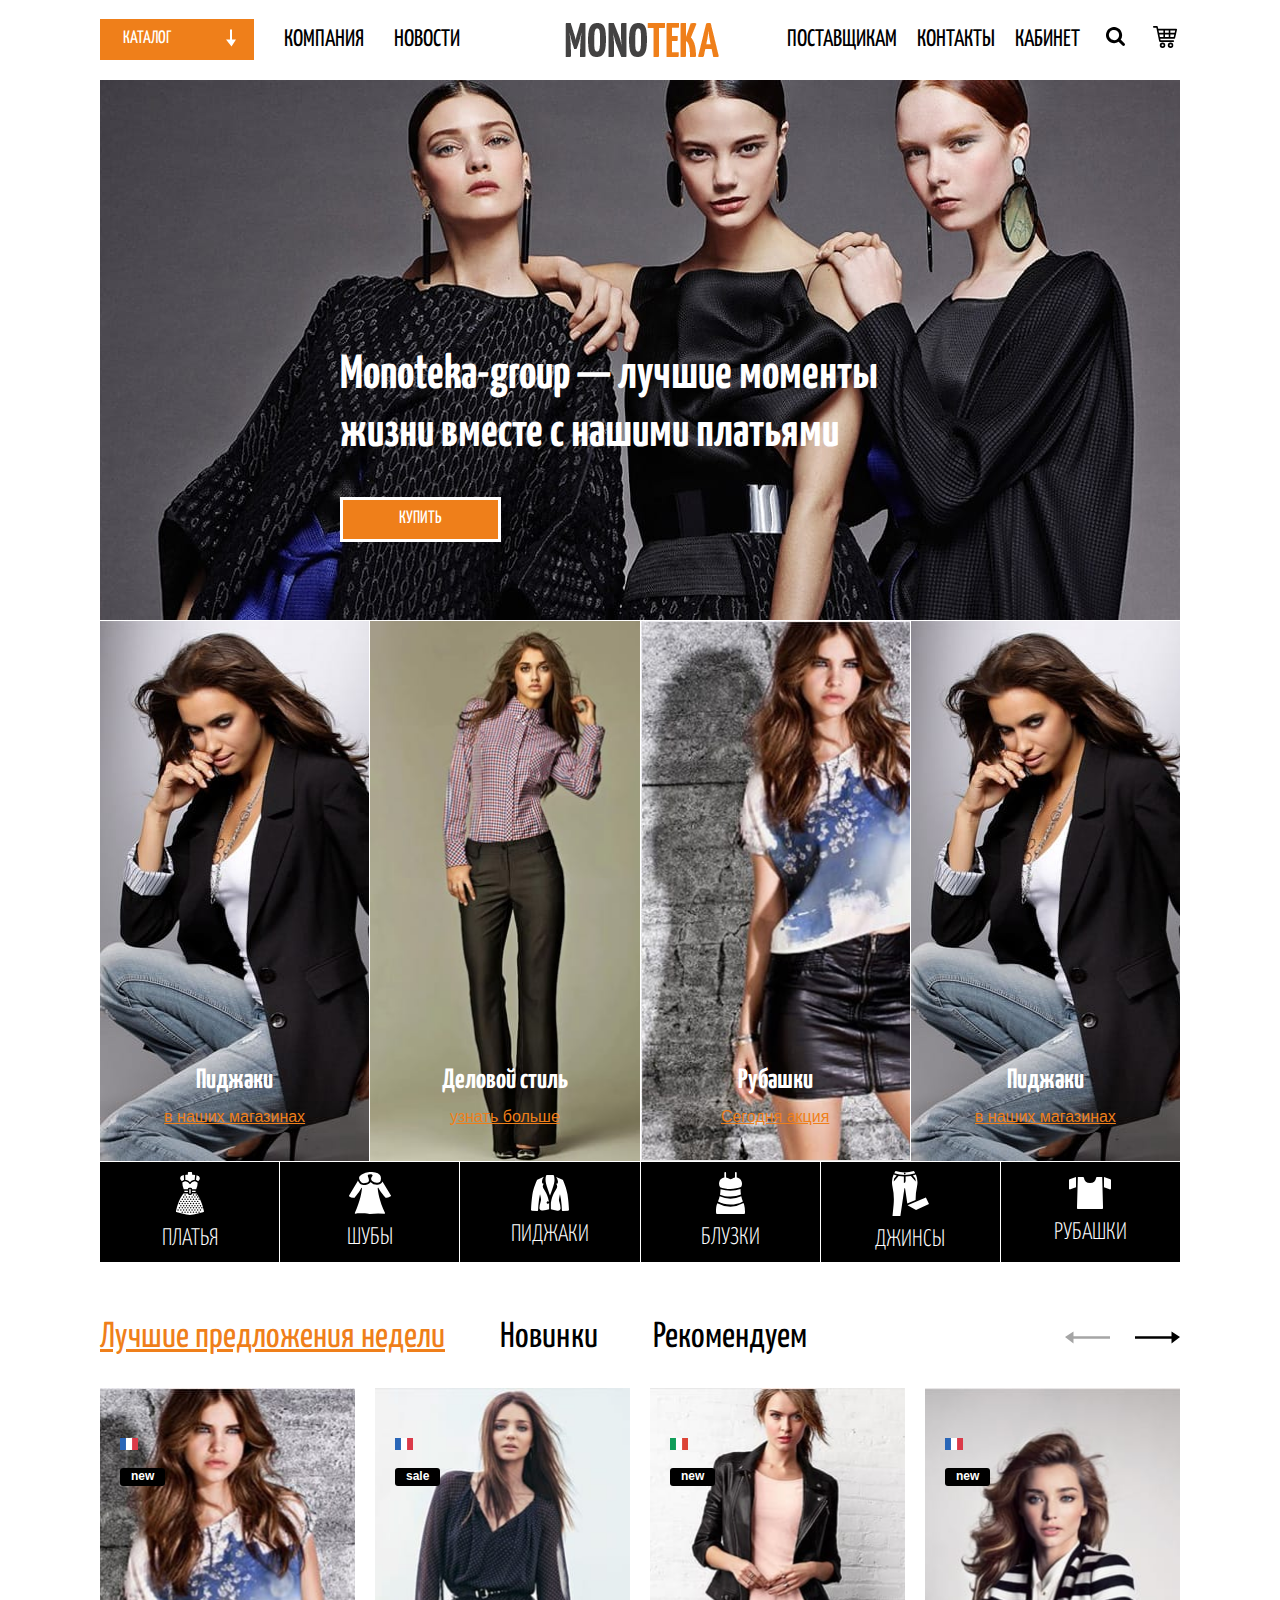
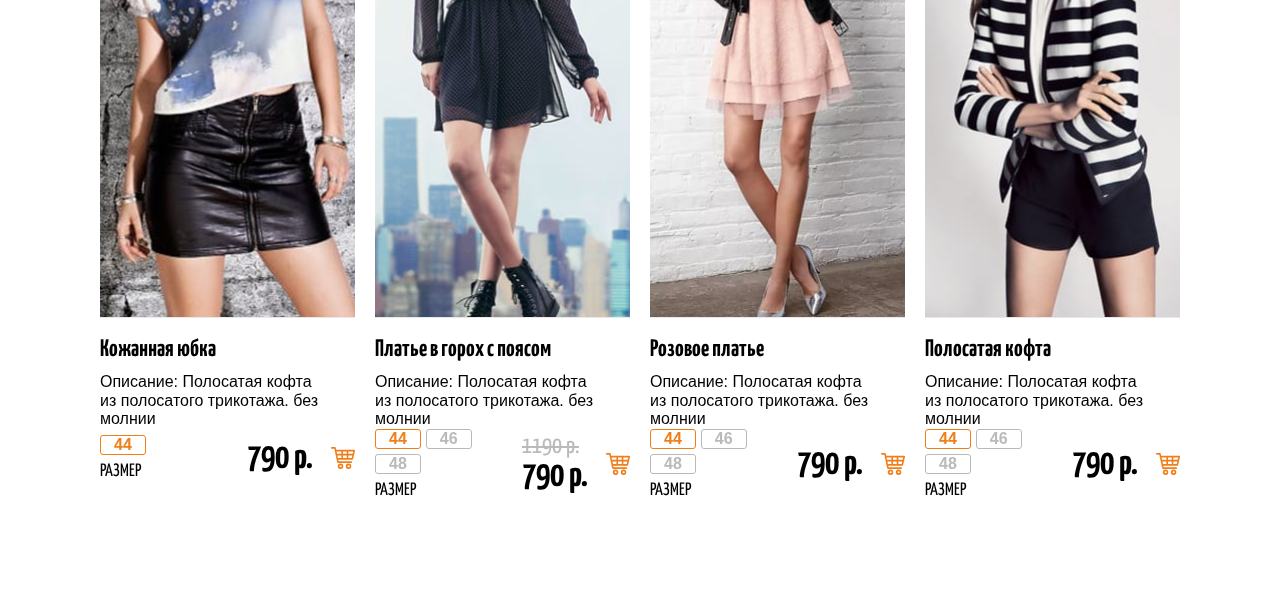
==== commit 9e24814f: "fix: hover and focus" ====
--- a/app/index.html
+++ b/app/index.html
@@ -1 +1,812 @@
-<!DOCTYPE html><html lang="ru" class="page"><head><meta charset="UTF-8"><meta name="viewport" content="width=device-width,initial-scale=1"><link rel="shortcut icon" href="favicon.ico" type="image/x-icon"><meta http-equiv="X-UA-Compatible" content="ie=edge"><meta name="theme-color" content="#111111"><title>MONOTEKA</title><link rel="preconnect" href="https://fonts.googleapis.com"><link rel="preconnect" href="https://fonts.gstatic.com" crossorigin><link href="https://fonts.googleapis.com/css2?family=Yanone+Kaffeesatz:wght@400;700&display=swap" rel="stylesheet"><link href="https://allfont.ru/allfont.css?fonts=clear-sans" rel="stylesheet" type="text/css"><link rel="stylesheet" href="https://cdn.jsdelivr.net/npm/swiper@9/swiper-bundle.min.css"><link rel="stylesheet" href="css/vendor.css"><link rel="stylesheet" href="css/main.css"><script src="https://cdn.jsdelivr.net/npm/swiper@9/swiper-bundle.min.js"></script><script defer="defer" src="js/main.js"></script></head><body class="page__body"><div class="site-container"><header class="header"><div class="container header__container"><img loading="lazy" src="img/content/Monoteka.png" alt="Логотип MONOTEKA" class="logo logo_mobile"><div class="menu"><nav class="nav" aria-label="Меню №1"><ul class="nav__list"><li class="nav__item"><a href="#" class="nav__link btn btn_nav">Каталог <svg xmlns="http://www.w3.org/2000/svg" width="10" height="17" viewBox="0 0 10 17"><path d="M266,43.025H256l5.5,6.989ZM262,32.99h-2V44.125h2V32.99Z" transform="translate(-256 -33)"/></svg></a></li><li class="nav__item"><a href="#" class="nav__link">Компания</a></li><li class="nav__item"><a href="#" class="nav__link">Новости</a></li></ul></nav><img loading="lazy" src="img/content/Monoteka.png" alt="Логотип MONOTEKA" class="logo"><nav class="nav" aria-label="Меню №2"><ul class="nav__list list-reset nav__list_2"><li class="nav__item"><a href="#" class="nav__link">Поставщикам</a></li><li class="nav__item"><a href="#" class="nav__link">Контакты</a></li><li class="nav__item"><a href="#" class="nav__link">Кабинет</a></li></ul></nav></div><button class="search-btn"><svg xmlns="http://www.w3.org/2000/svg" width="19" height="19" viewBox="0 0 19 19"><path id="search" d="M1705.15,37.038a5.124,5.124,0,1,0-1.5,3.614,4.929,4.929,0,0,0,1.5-3.614h0Zm5.85,9.5a1.4,1.4,0,0,1-.43,1.027,1.42,1.42,0,0,1-1.03.434,1.357,1.357,0,0,1-1.03-.434l-3.92-3.9a8.01,8.01,0,0,1-7.67.782,7.977,7.977,0,0,1-2.57-1.713,8.175,8.175,0,0,1-1.72-2.569,8.056,8.056,0,0,1,0-6.246,8.171,8.171,0,0,1,1.72-2.569,7.983,7.983,0,0,1,2.57-1.713,8,8,0,0,1,6.24,0,8.093,8.093,0,0,1,2.57,1.713,7.98,7.98,0,0,1,1.71,2.569,7.987,7.987,0,0,1-.78,7.679l3.92,3.916a1.4,1.4,0,0,1,.42,1.028h0Z" transform="translate(-1692 -29)"/></svg></button> <button class="basket-btn"><svg xmlns="http://www.w3.org/2000/svg" width="24" height="22" viewBox="0 0 24 22"><path id="basket_копия" d="M1743.8,1488a0.825,0.825,0,0,0,0,1.65h2.55l2.75,13.38a1.025,1.025,0,0,0,.83.92h13.35a0.825,0.825,0,0,0,0-1.65h-12.7l-0.34-1.65h14.1a0.828,0.828,0,0,0,.78-0.65l1.87-8.24a0.862,0.862,0,0,0-.78-1.01h-17.99l-0.44-2.1a0.83,0.83,0,0,0-.78-0.65h-3.2Zm4.75,4.4h4.85v2.47h-4.34Zm6.45,0h3.74v2.47H1755v-2.47Zm5.34,0h4.86l-0.56,2.47h-4.3v-2.47Zm-10.94,4.12h4V1499h-3.49Zm5.6,0h3.74V1499H1755v-2.48Zm5.34,0h3.93l-0.56,2.48h-3.37v-2.48Zm-7.74,7.98a2.751,2.751,0,1,0,2.67,2.75A2.726,2.726,0,0,0,1752.6,1504.5Zm8.01,0a2.751,2.751,0,1,0,2.67,2.75A2.719,2.719,0,0,0,1760.61,1504.5Zm-8.01,1.65a1.1,1.1,0,1,1-1.07,1.1A1.072,1.072,0,0,1,1752.6,1506.15Zm8.01,0a1.1,1.1,0,1,1-1.07,1.1A1.064,1.064,0,0,1,1760.61,1506.15Z" transform="translate(-1743 -1488)"/></svg></button><div class="burger" aria-label="Меню"><span></span> <span></span> <span></span></div></div></header><main class="main container"><section class="section hero"><div class="swiper hero__swiper"><div class="swiper-wrapper hero__swiper-wrapper"><div class="swiper-slide hero__slide"><img src="img/content/hero.jpg" alt="" class="hero__slide-img"><div class="hero__slide-text-block"><h2 class="hero__slide-title">Monoteka-group — лучшие моменты жизни вместе с нашими платьями</h2><div class="btn hero__slide-btn">КУПИТЬ</div></div></div><div class="swiper-slide hero__slide"><img src="img/content/hero.jpg" alt="" class="hero__slide-img"><div class="hero__slide-text-block"><h2 class="hero__slide-title">Monoteka-group — лучшие моменты жизни вместе с нашими платьями</h2><div class="btn hero__slide-btn">КУПИТЬ</div></div></div><div class="swiper-slide hero__slide"><img src="img/content/hero.jpg" alt="" class="hero__slide-img"><div class="hero__slide-text-block"><h2 class="hero__slide-title">Monoteka-group — лучшие моменты жизни вместе с нашими платьями</h2><div class="btn hero__slide-btn">КУПИТЬ</div></div></div></div><div class="swiper-pagination hero__swiper-pagination"></div><div class="swiper-button-prev hero__swiper-button-prev"></div><div class="swiper-button-next hero__swiper-button-next"></div></div><div class="swiper category-swiper"><div class="swiper-wrapper category-swiper__wrapper"><div class="swiper-slide category-swiper__slide category-swiper__slide_jacket"><h2 class="category-swiper__slide-title">Пиджаки</h2><a href="#" class="category-swiper__slide-link">в наших магазинах</a></div><div class="swiper-slide category-swiper__slide category-swiper__slide_business"><h2 class="category-swiper__slide-title">Деловой стиль</h2><a href="#" class="category-swiper__slide-link">узнать больше</a></div><div class="swiper-slide category-swiper__slide category-swiper__slide_shirt"><h2 class="category-swiper__slide-title">Рубашки</h2><a href="#" class="category-swiper__slide-link">Сегодня акция</a></div><div class="swiper-slide category-swiper__slide category-swiper__slide_jacket"><h2 class="category-swiper__slide-title">Пиджаки</h2><a href="#" class="category-swiper__slide-link">в наших магазинах</a></div><div class="swiper-slide category-swiper__slide category-swiper__slide_business"><h2 class="category-swiper__slide-title">Деловой стиль</h2><a href="#" class="category-swiper__slide-link">узнать больше</a></div><div class="swiper-slide category-swiper__slide category-swiper__slide_shirt"><h2 class="category-swiper__slide-title">Рубашки</h2><a href="#" class="category-swiper__slide-link">Сегодня акция</a></div></div></div><section class="section category"><ul class="category__list"><li class="category__item"><img src="img/svg/dress.svg" alt="Категория платья" class="category__item-img"><h3 class="category__item-title">Платья</h3></li><li class="category__item"><img src="img/svg/coat.svg" alt="Категория шубы" class="category__item-img"><h3 class="category__item-title">шубы</h3></li><li class="category__item"><img src="img/svg/jacket.svg" alt="Категория пиджаки" class="category__item-img"><h3 class="category__item-title">пиджаки</h3></li><li class="category__item"><img src="img/svg/blouse.svg" alt="Категория блузки" class="category__item-img"><h3 class="category__item-title">блузки</h3></li><li class="category__item"><img src="img/svg/jeans.svg" alt="Категория джинсы" class="category__item-img"><h3 class="category__item-title">Джинсы</h3></li><li class="category__item"><img src="img/svg/shirt.svg" alt="Категория рубашки" class="category__item-img"><h3 class="category__item-title">рубашки</h3></li></ul></section></section><section class="section offers"><div class="offers__tab-btns"><button class="offer__btn offer__btn_active" data-path="best">Лучшие предложения недели</button> <button class="offer__btn" data-path="new">Новинки</button> <button class="offer__btn" data-path="sale">Рекомендуем</button><div class="offers__swiper-btns"><div class="swiper-button-prev offers__swiper-button-prev"><svg xmlns="http://www.w3.org/2000/svg" width="36.97" height="10" viewBox="0 0 36.97 10"><path d="M1781,795v10l6.98-5.5Zm-30.01,4v2h31.11v-2h-31.11Z" transform="translate(-1751 -795)"/></svg></div><div class="swiper-button-next offers__swiper-button-next"><svg xmlns="http://www.w3.org/2000/svg" width="36.97" height="10" viewBox="0 0 36.97 10"><path d="M1781,795v10l6.98-5.5Zm-30.01,4v2h31.11v-2h-31.11Z" transform="translate(-1751 -795)"/></svg></div></div></div><div class="swiper offers__swiper"><div class="swiper-wrapper offers__swiper-wrapper"><div class="swiper-slide offers__slide" data-target="new"><div class="front-slide offer"><img src="img/content/shirt.jpg" alt="Кожанная юбка" class="offer__img"><div class="offer__category"><img class="offer__category-img" src="img/svg/flag-france.svg" alt=""><div class="offer__category-name">new</div></div><div class="offer__text"><h3 class="offer__text-title">Кожанная юбка</h3><p class="offer__text-description">Описание: Полосатая кофта из полосатого трикотажа. без молнии</p><div class="offer__text-container"><div class="offer__size-container"><div class="offer__size-btns"><label class="offer__size-label"><input type="radio" id="size-1" name="size-1" value="44" checked="checked"> <span>44</span></label></div><p class="offer__size-descr">РАЗМЕР</p></div><div class="offer__price"><div class="offer__price-container"><div class="offer__price-new">790 p.</div></div><button class="offer__price-btn"><svg xmlns="http://www.w3.org/2000/svg" width="24" height="22" viewBox="0 0 24 22"><path id="basket_копия" d="M1743.8,1488a0.825,0.825,0,0,0,0,1.65h2.55l2.75,13.38a1.025,1.025,0,0,0,.83.92h13.35a0.825,0.825,0,0,0,0-1.65h-12.7l-0.34-1.65h14.1a0.828,0.828,0,0,0,.78-0.65l1.87-8.24a0.862,0.862,0,0,0-.78-1.01h-17.99l-0.44-2.1a0.83,0.83,0,0,0-.78-0.65h-3.2Zm4.75,4.4h4.85v2.47h-4.34Zm6.45,0h3.74v2.47H1755v-2.47Zm5.34,0h4.86l-0.56,2.47h-4.3v-2.47Zm-10.94,4.12h4V1499h-3.49Zm5.6,0h3.74V1499H1755v-2.48Zm5.34,0h3.93l-0.56,2.48h-3.37v-2.48Zm-7.74,7.98a2.751,2.751,0,1,0,2.67,2.75A2.726,2.726,0,0,0,1752.6,1504.5Zm8.01,0a2.751,2.751,0,1,0,2.67,2.75A2.719,2.719,0,0,0,1760.61,1504.5Zm-8.01,1.65a1.1,1.1,0,1,1-1.07,1.1A1.072,1.072,0,0,1,1752.6,1506.15Zm8.01,0a1.1,1.1,0,1,1-1.07,1.1A1.064,1.064,0,0,1,1760.61,1506.15Z" transform="translate(-1743 -1488)"/></svg></button></div></div></div></div><div class="inside-slide"><table class="inside-slide__table"><tr><td>Материал</td><td>Хлопок</td></tr><tr><td>Сезон</td><td>Лето</td></tr><tr><td>Страна-производитель</td><td>Франция</td></tr><tr><td>Длина</td><td>Мини</td></tr></table><a href="#" class="inside-slide__link">Перейти в карточку</a></div></div><div class="swiper-slide offers__slide" data-target="sale"><div class="front-slide offer"><img src="img/content/dress_2.jpg" alt="Кожанная юбка" class="offer__img"><div class="offer__category"><img class="offer__category-img" src="img/svg/flag-france.svg" alt=""><div class="offer__category-name">sale</div></div><div class="offer__text"><h3 class="offer__text-title">Платье в горох с поясом</h3><p class="offer__text-description">Описание: Полосатая кофта из полосатого трикотажа. без молнии</p><div class="offer__text-container"><div class="offer__size-container"><div class="offer__size-btns"><label class="offer__size-label"><input type="radio" id="size-2" name="size-2" value="44" checked="checked"> <span>44</span></label> <label class="offer__size-label"><input type="radio" id="size-3" name="size-2" value="46"> <span>46</span></label> <label class="offer__size-label"><input type="radio" id="size-4" name="size-2" value="48"> <span>48</span></label></div><p class="offer__size-descr">РАЗМЕР</p></div><div class="offer__price"><div class="offer__price-container"><div class="offer__price-old">1190 p.</div><div class="offer__price-new">790 p.</div></div><button class="offer__price-btn"><svg xmlns="http://www.w3.org/2000/svg" width="24" height="22" viewBox="0 0 24 22"><path id="basket_копия" d="M1743.8,1488a0.825,0.825,0,0,0,0,1.65h2.55l2.75,13.38a1.025,1.025,0,0,0,.83.92h13.35a0.825,0.825,0,0,0,0-1.65h-12.7l-0.34-1.65h14.1a0.828,0.828,0,0,0,.78-0.65l1.87-8.24a0.862,0.862,0,0,0-.78-1.01h-17.99l-0.44-2.1a0.83,0.83,0,0,0-.78-0.65h-3.2Zm4.75,4.4h4.85v2.47h-4.34Zm6.45,0h3.74v2.47H1755v-2.47Zm5.34,0h4.86l-0.56,2.47h-4.3v-2.47Zm-10.94,4.12h4V1499h-3.49Zm5.6,0h3.74V1499H1755v-2.48Zm5.34,0h3.93l-0.56,2.48h-3.37v-2.48Zm-7.74,7.98a2.751,2.751,0,1,0,2.67,2.75A2.726,2.726,0,0,0,1752.6,1504.5Zm8.01,0a2.751,2.751,0,1,0,2.67,2.75A2.719,2.719,0,0,0,1760.61,1504.5Zm-8.01,1.65a1.1,1.1,0,1,1-1.07,1.1A1.072,1.072,0,0,1,1752.6,1506.15Zm8.01,0a1.1,1.1,0,1,1-1.07,1.1A1.064,1.064,0,0,1,1760.61,1506.15Z" transform="translate(-1743 -1488)"/></svg></button></div></div></div></div><div class="inside-slide"><table class="inside-slide__table"><tr><td>Материал</td><td>Хлопок</td></tr><tr><td>Сезон</td><td>Лето</td></tr><tr><td>Страна-производитель</td><td>Франция</td></tr><tr><td>Длина</td><td>Мини</td></tr></table><a href="#" class="inside-slide__link">Перейти в карточку</a></div></div><div class="swiper-slide offers__slide" data-target="new"><div class="front-slide offer"><img src="img/content/dress_3.jpg" alt="Кожанная юбка" class="offer__img"><div class="offer__category"><img class="offer__category-img" src="img/svg/flag-italy.svg" alt=""><div class="offer__category-name">new</div></div><div class="offer__text"><h3 class="offer__text-title">Розовое платье</h3><p class="offer__text-description">Описание: Полосатая кофта из полосатого трикотажа. без молнии</p><div class="offer__text-container"><div class="offer__size-container"><div class="offer__size-btns"><label class="offer__size-label"><input type="radio" id="size-5" name="size-5" value="44" checked="checked"> <span>44</span></label> <label class="offer__size-label"><input type="radio" id="size-6" name="size-5" value="46"> <span>46</span></label> <label class="offer__size-label"><input type="radio" id="size-7" name="size-5" value="48"> <span>48</span></label></div><p class="offer__size-descr">РАЗМЕР</p></div><div class="offer__price"><div class="offer__price-container"><div class="offer__price-new">790 p.</div></div><button class="offer__price-btn"><svg xmlns="http://www.w3.org/2000/svg" width="24" height="22" viewBox="0 0 24 22"><path id="basket_копия" d="M1743.8,1488a0.825,0.825,0,0,0,0,1.65h2.55l2.75,13.38a1.025,1.025,0,0,0,.83.92h13.35a0.825,0.825,0,0,0,0-1.65h-12.7l-0.34-1.65h14.1a0.828,0.828,0,0,0,.78-0.65l1.87-8.24a0.862,0.862,0,0,0-.78-1.01h-17.99l-0.44-2.1a0.83,0.83,0,0,0-.78-0.65h-3.2Zm4.75,4.4h4.85v2.47h-4.34Zm6.45,0h3.74v2.47H1755v-2.47Zm5.34,0h4.86l-0.56,2.47h-4.3v-2.47Zm-10.94,4.12h4V1499h-3.49Zm5.6,0h3.74V1499H1755v-2.48Zm5.34,0h3.93l-0.56,2.48h-3.37v-2.48Zm-7.74,7.98a2.751,2.751,0,1,0,2.67,2.75A2.726,2.726,0,0,0,1752.6,1504.5Zm8.01,0a2.751,2.751,0,1,0,2.67,2.75A2.719,2.719,0,0,0,1760.61,1504.5Zm-8.01,1.65a1.1,1.1,0,1,1-1.07,1.1A1.072,1.072,0,0,1,1752.6,1506.15Zm8.01,0a1.1,1.1,0,1,1-1.07,1.1A1.064,1.064,0,0,1,1760.61,1506.15Z" transform="translate(-1743 -1488)"/></svg></button></div></div></div></div><div class="inside-slide"><table class="inside-slide__table"><tr><td>Материал</td><td>Хлопок</td></tr><tr><td>Сезон</td><td>Лето</td></tr><tr><td>Страна-производитель</td><td>Франция</td></tr><tr><td>Длина</td><td>Мини</td></tr></table><a href="#" class="inside-slide__link">Перейти в карточку</a></div></div><div class="swiper-slide offers__slide" data-target="new"><div class="front-slide offer"><img src="img/content/dress_4.jpg" alt="Кожанная юбка" class="offer__img"><div class="offer__category"><img class="offer__category-img" src="img/svg/flag-france.svg" alt=""><div class="offer__category-name">new</div></div><div class="offer__text"><h3 class="offer__text-title">Полосатая кофта</h3><p class="offer__text-description">Описание: Полосатая кофта из полосатого трикотажа. без молнии</p><div class="offer__text-container"><div class="offer__size-container"><div class="offer__size-btns"><label class="offer__size-label"><input type="radio" id="size-8" name="size-8" value="44" checked="checked"> <span>44</span></label> <label class="offer__size-label"><input type="radio" id="size-9" name="size-8" value="46"> <span>46</span></label> <label class="offer__size-label"><input type="radio" id="size-10" name="size-8" value="48"> <span>48</span></label></div><p class="offer__size-descr">РАЗМЕР</p></div><div class="offer__price"><div class="offer__price-container"><div class="offer__price-new">790 p.</div></div><button class="offer__price-btn"><svg xmlns="http://www.w3.org/2000/svg" width="24" height="22" viewBox="0 0 24 22"><path id="basket_копия" d="M1743.8,1488a0.825,0.825,0,0,0,0,1.65h2.55l2.75,13.38a1.025,1.025,0,0,0,.83.92h13.35a0.825,0.825,0,0,0,0-1.65h-12.7l-0.34-1.65h14.1a0.828,0.828,0,0,0,.78-0.65l1.87-8.24a0.862,0.862,0,0,0-.78-1.01h-17.99l-0.44-2.1a0.83,0.83,0,0,0-.78-0.65h-3.2Zm4.75,4.4h4.85v2.47h-4.34Zm6.45,0h3.74v2.47H1755v-2.47Zm5.34,0h4.86l-0.56,2.47h-4.3v-2.47Zm-10.94,4.12h4V1499h-3.49Zm5.6,0h3.74V1499H1755v-2.48Zm5.34,0h3.93l-0.56,2.48h-3.37v-2.48Zm-7.74,7.98a2.751,2.751,0,1,0,2.67,2.75A2.726,2.726,0,0,0,1752.6,1504.5Zm8.01,0a2.751,2.751,0,1,0,2.67,2.75A2.719,2.719,0,0,0,1760.61,1504.5Zm-8.01,1.65a1.1,1.1,0,1,1-1.07,1.1A1.072,1.072,0,0,1,1752.6,1506.15Zm8.01,0a1.1,1.1,0,1,1-1.07,1.1A1.064,1.064,0,0,1,1760.61,1506.15Z" transform="translate(-1743 -1488)"/></svg></button></div></div></div></div><div class="inside-slide"><table class="inside-slide__table"><tr><td>Материал</td><td>Хлопок</td></tr><tr><td>Сезон</td><td>Лето</td></tr><tr><td>Страна-производитель</td><td>Франция</td></tr><tr><td>Длина</td><td>Мини</td></tr></table><a href="#" class="inside-slide__link">Перейти в карточку</a></div></div><div class="swiper-slide offers__slide" data-target="new"><div class="front-slide offer"><img src="img/content/shirt.jpg" alt="Кожанная юбка" class="offer__img"><div class="offer__category"><img class="offer__category-img" src="img/svg/flag-france.svg" alt=""><div class="offer__category-name">new</div></div><div class="offer__text"><h3 class="offer__text-title">Кожанная юбка</h3><p class="offer__text-description">Описание: Полосатая кофта из полосатого трикотажа. без молнии</p><div class="offer__text-container"><div class="offer__size-container"><div class="offer__size-btns"><label class="offer__size-label"><input type="radio" id="size-11" name="size-11" value="44" checked="checked"> <span>44</span></label></div><p class="offer__size-descr">РАЗМЕР</p></div><div class="offer__price"><div class="offer__price-container"><div class="offer__price-new">790 p.</div></div><button class="offer__price-btn"><svg xmlns="http://www.w3.org/2000/svg" width="24" height="22" viewBox="0 0 24 22"><path id="basket_копия" d="M1743.8,1488a0.825,0.825,0,0,0,0,1.65h2.55l2.75,13.38a1.025,1.025,0,0,0,.83.92h13.35a0.825,0.825,0,0,0,0-1.65h-12.7l-0.34-1.65h14.1a0.828,0.828,0,0,0,.78-0.65l1.87-8.24a0.862,0.862,0,0,0-.78-1.01h-17.99l-0.44-2.1a0.83,0.83,0,0,0-.78-0.65h-3.2Zm4.75,4.4h4.85v2.47h-4.34Zm6.45,0h3.74v2.47H1755v-2.47Zm5.34,0h4.86l-0.56,2.47h-4.3v-2.47Zm-10.94,4.12h4V1499h-3.49Zm5.6,0h3.74V1499H1755v-2.48Zm5.34,0h3.93l-0.56,2.48h-3.37v-2.48Zm-7.74,7.98a2.751,2.751,0,1,0,2.67,2.75A2.726,2.726,0,0,0,1752.6,1504.5Zm8.01,0a2.751,2.751,0,1,0,2.67,2.75A2.719,2.719,0,0,0,1760.61,1504.5Zm-8.01,1.65a1.1,1.1,0,1,1-1.07,1.1A1.072,1.072,0,0,1,1752.6,1506.15Zm8.01,0a1.1,1.1,0,1,1-1.07,1.1A1.064,1.064,0,0,1,1760.61,1506.15Z" transform="translate(-1743 -1488)"/></svg></button></div></div></div></div><div class="inside-slide"><table class="inside-slide__table"><tr><td>Материал</td><td>Хлопок</td></tr><tr><td>Сезон</td><td>Лето</td></tr><tr><td>Страна-производитель</td><td>Франция</td></tr><tr><td>Длина</td><td>Мини</td></tr></table><a href="#" class="inside-slide__link">Перейти в карточку</a></div></div><div class="swiper-slide offers__slide" data-target="sale"><div class="front-slide offer"><img src="img/content/dress_2.jpg" alt="Кожанная юбка" class="offer__img"><div class="offer__category"><img class="offer__category-img" src="img/svg/flag-france.svg" alt=""><div class="offer__category-name">sale</div></div><div class="offer__text"><h3 class="offer__text-title">Платье в горох с поясом</h3><p class="offer__text-description">Описание: Полосатая кофта из полосатого трикотажа. без молнии</p><div class="offer__text-container"><div class="offer__size-container"><div class="offer__size-btns"><label class="offer__size-label"><input type="radio" id="size-12" name="size-12" value="44" checked="checked"> <span>44</span></label> <label class="offer__size-label"><input type="radio" id="size-13" name="size-12" value="46"> <span>46</span></label> <label class="offer__size-label"><input type="radio" id="size-14" name="size-12" value="48"> <span>48</span></label></div><p class="offer__size-descr">РАЗМЕР</p></div><div class="offer__price"><div class="offer__price-container"><div class="offer__price-old">1190 p.</div><div class="offer__price-new">790 p.</div></div><button class="offer__price-btn"><svg xmlns="http://www.w3.org/2000/svg" width="24" height="22" viewBox="0 0 24 22"><path id="basket_копия" d="M1743.8,1488a0.825,0.825,0,0,0,0,1.65h2.55l2.75,13.38a1.025,1.025,0,0,0,.83.92h13.35a0.825,0.825,0,0,0,0-1.65h-12.7l-0.34-1.65h14.1a0.828,0.828,0,0,0,.78-0.65l1.87-8.24a0.862,0.862,0,0,0-.78-1.01h-17.99l-0.44-2.1a0.83,0.83,0,0,0-.78-0.65h-3.2Zm4.75,4.4h4.85v2.47h-4.34Zm6.45,0h3.74v2.47H1755v-2.47Zm5.34,0h4.86l-0.56,2.47h-4.3v-2.47Zm-10.94,4.12h4V1499h-3.49Zm5.6,0h3.74V1499H1755v-2.48Zm5.34,0h3.93l-0.56,2.48h-3.37v-2.48Zm-7.74,7.98a2.751,2.751,0,1,0,2.67,2.75A2.726,2.726,0,0,0,1752.6,1504.5Zm8.01,0a2.751,2.751,0,1,0,2.67,2.75A2.719,2.719,0,0,0,1760.61,1504.5Zm-8.01,1.65a1.1,1.1,0,1,1-1.07,1.1A1.072,1.072,0,0,1,1752.6,1506.15Zm8.01,0a1.1,1.1,0,1,1-1.07,1.1A1.064,1.064,0,0,1,1760.61,1506.15Z" transform="translate(-1743 -1488)"/></svg></button></div></div></div></div><div class="inside-slide"><table class="inside-slide__table"><tr><td>Материал</td><td>Хлопок</td></tr><tr><td>Сезон</td><td>Лето</td></tr><tr><td>Страна-производитель</td><td>Франция</td></tr><tr><td>Длина</td><td>Мини</td></tr></table><a href="#" class="inside-slide__link">Перейти в карточку</a></div></div><div class="swiper-slide offers__slide" data-target="new"><div class="front-slide offer"><img src="img/content/dress_3.jpg" alt="Кожанная юбка" class="offer__img"><div class="offer__category"><img class="offer__category-img" src="img/svg/flag-italy.svg" alt=""><div class="offer__category-name">new</div></div><div class="offer__text"><h3 class="offer__text-title">Розовое платье</h3><p class="offer__text-description">Описание: Полосатая кофта из полосатого трикотажа. без молнии</p><div class="offer__text-container"><div class="offer__size-container"><div class="offer__size-btns"><label class="offer__size-label"><input type="radio" id="size-15" name="size-15" value="44" checked="checked"> <span>44</span></label> <label class="offer__size-label"><input type="radio" id="size-16" name="size-15" value="46"> <span>46</span></label> <label class="offer__size-label"><input type="radio" id="size-17" name="size-15" value="48"> <span>48</span></label></div><p class="offer__size-descr">РАЗМЕР</p></div><div class="offer__price"><div class="offer__price-container"><div class="offer__price-new">790 p.</div></div><button class="offer__price-btn"><svg xmlns="http://www.w3.org/2000/svg" width="24" height="22" viewBox="0 0 24 22"><path id="basket_копия" d="M1743.8,1488a0.825,0.825,0,0,0,0,1.65h2.55l2.75,13.38a1.025,1.025,0,0,0,.83.92h13.35a0.825,0.825,0,0,0,0-1.65h-12.7l-0.34-1.65h14.1a0.828,0.828,0,0,0,.78-0.65l1.87-8.24a0.862,0.862,0,0,0-.78-1.01h-17.99l-0.44-2.1a0.83,0.83,0,0,0-.78-0.65h-3.2Zm4.75,4.4h4.85v2.47h-4.34Zm6.45,0h3.74v2.47H1755v-2.47Zm5.34,0h4.86l-0.56,2.47h-4.3v-2.47Zm-10.94,4.12h4V1499h-3.49Zm5.6,0h3.74V1499H1755v-2.48Zm5.34,0h3.93l-0.56,2.48h-3.37v-2.48Zm-7.74,7.98a2.751,2.751,0,1,0,2.67,2.75A2.726,2.726,0,0,0,1752.6,1504.5Zm8.01,0a2.751,2.751,0,1,0,2.67,2.75A2.719,2.719,0,0,0,1760.61,1504.5Zm-8.01,1.65a1.1,1.1,0,1,1-1.07,1.1A1.072,1.072,0,0,1,1752.6,1506.15Zm8.01,0a1.1,1.1,0,1,1-1.07,1.1A1.064,1.064,0,0,1,1760.61,1506.15Z" transform="translate(-1743 -1488)"/></svg></button></div></div></div></div><div class="inside-slide"><table class="inside-slide__table"><tr><td>Материал</td><td>Хлопок</td></tr><tr><td>Сезон</td><td>Лето</td></tr><tr><td>Страна-производитель</td><td>Франция</td></tr><tr><td>Длина</td><td>Мини</td></tr></table><a href="#" class="inside-slide__link">Перейти в карточку</a></div></div><div class="swiper-slide offers__slide" data-target="new"><div class="front-slide offer"><img src="img/content/dress_4.jpg" alt="Кожанная юбка" class="offer__img"><div class="offer__category"><img class="offer__category-img" src="img/svg/flag-france.svg" alt=""><div class="offer__category-name">new</div></div><div class="offer__text"><h3 class="offer__text-title">Полосатая кофта</h3><p class="offer__text-description">Описание: Полосатая кофта из полосатого трикотажа. без молнии</p><div class="offer__text-container"><div class="offer__size-container"><div class="offer__size-btns"><label class="offer__size-label"><input type="radio" id="size-18" name="size-18" value="44" checked="checked"> <span>44</span></label> <label class="offer__size-label"><input type="radio" id="size-19" name="size-18" value="46"> <span>46</span></label> <label class="offer__size-label"><input type="radio" id="size-20" name="size-18" value="48"> <span>48</span></label></div><p class="offer__size-descr">РАЗМЕР</p></div><div class="offer__price"><div class="offer__price-container"><div class="offer__price-new">790 p.</div></div><button class="offer__price-btn"><svg xmlns="http://www.w3.org/2000/svg" width="24" height="22" viewBox="0 0 24 22"><path id="basket_копия" d="M1743.8,1488a0.825,0.825,0,0,0,0,1.65h2.55l2.75,13.38a1.025,1.025,0,0,0,.83.92h13.35a0.825,0.825,0,0,0,0-1.65h-12.7l-0.34-1.65h14.1a0.828,0.828,0,0,0,.78-0.65l1.87-8.24a0.862,0.862,0,0,0-.78-1.01h-17.99l-0.44-2.1a0.83,0.83,0,0,0-.78-0.65h-3.2Zm4.75,4.4h4.85v2.47h-4.34Zm6.45,0h3.74v2.47H1755v-2.47Zm5.34,0h4.86l-0.56,2.47h-4.3v-2.47Zm-10.94,4.12h4V1499h-3.49Zm5.6,0h3.74V1499H1755v-2.48Zm5.34,0h3.93l-0.56,2.48h-3.37v-2.48Zm-7.74,7.98a2.751,2.751,0,1,0,2.67,2.75A2.726,2.726,0,0,0,1752.6,1504.5Zm8.01,0a2.751,2.751,0,1,0,2.67,2.75A2.719,2.719,0,0,0,1760.61,1504.5Zm-8.01,1.65a1.1,1.1,0,1,1-1.07,1.1A1.072,1.072,0,0,1,1752.6,1506.15Zm8.01,0a1.1,1.1,0,1,1-1.07,1.1A1.064,1.064,0,0,1,1760.61,1506.15Z" transform="translate(-1743 -1488)"/></svg></button></div></div></div></div><div class="inside-slide"><table class="inside-slide__table"><tr><td>Материал</td><td>Хлопок</td></tr><tr><td>Сезон</td><td>Лето</td></tr><tr><td>Страна-производитель</td><td>Франция</td></tr><tr><td>Длина</td><td>Мини</td></tr></table><a href="#" class="inside-slide__link">Перейти в карточку</a></div></div></div><div class="swiper-pagination offers__swiper-pagination"></div></div></section></main><footer class="footer"><div class="container"></div></footer></div></body></html>+<!DOCTYPE html>
+<html lang="ru" class="page">
+
+<head>
+  <meta charset="UTF-8">
+  <meta name="viewport" content="width=device-width, initial-scale=1.0">
+  <link rel="shortcut icon" href="favicon.ico" type="image/x-icon">
+  <meta http-equiv="X-UA-Compatible" content="ie=edge">
+  <meta name="theme-color" content="#111111">
+  <title>MONOTEKA</title>
+  <link rel="preconnect" href="https://fonts.googleapis.com">
+  <link rel="preconnect" href="https://fonts.gstatic.com" crossorigin>
+  <link href="https://fonts.googleapis.com/css2?family=Yanone+Kaffeesatz:wght@400;700&display=swap" rel="stylesheet">
+  <link href="https://allfont.ru/allfont.css?fonts=clear-sans" rel="stylesheet" type="text/css" />
+  <link rel="stylesheet" href="https://cdn.jsdelivr.net/npm/swiper@9/swiper-bundle.min.css"/>
+
+  <link rel="stylesheet" href="css/vendor.css">
+  <link rel="stylesheet" href="css/main.css">
+  <script src="https://cdn.jsdelivr.net/npm/swiper@9/swiper-bundle.min.js"></script>
+  <script defer src="js/main.js"></script>
+</head>
+
+<body class="page__body">
+  <div class="site-container">
+    <header class="header">
+  <div class="container header__container">
+    <img loading="lazy" src="img/content/Monoteka.png" alt="Логотип MONOTEKA" class="logo logo_mobile">
+
+    <div class="menu">
+      <nav class="nav" aria-label="Меню №1">
+        <ul class="nav__list">
+          <li class="nav__item">
+            <a href="#" class="nav__link btn btn_nav">
+              Каталог
+
+              <svg xmlns="http://www.w3.org/2000/svg" width="10" height="17" viewBox="0 0 10 17">
+                <path d="M266,43.025H256l5.5,6.989ZM262,32.99h-2V44.125h2V32.99Z" transform="translate(-256 -33)"/>
+              </svg>
+            </a>
+          </li>
+          <li class="nav__item">
+            <a href="#" class="nav__link">
+              Компания
+            </a>
+          </li>
+          <li class="nav__item">
+            <a href="#" class="nav__link">
+              Новости
+            </a>
+          </li>
+        </ul>
+      </nav>
+
+      <img loading="lazy" src="img/content/Monoteka.png" alt="Логотип MONOTEKA" class="logo">
+
+      <nav class="nav" aria-label="Меню №2">
+        <ul class="nav__list list-reset nav__list_2">
+          <li class="nav__item">
+            <a href="#" class="nav__link">
+              Поставщикам
+            </a>
+          </li>
+          <li class="nav__item">
+            <a href="#" class="nav__link">
+              Контакты
+            </a>
+          </li>
+          <li class="nav__item">
+            <a href="#" class="nav__link">
+              Кабинет
+            </a>
+          </li>
+        </ul>
+      </nav>
+    </div>
+
+    <button class="search-btn">
+      <svg xmlns="http://www.w3.org/2000/svg" width="19" height="19" viewBox="0 0 19 19">
+        <path id="search" d="M1705.15,37.038a5.124,5.124,0,1,0-1.5,3.614,4.929,4.929,0,0,0,1.5-3.614h0Zm5.85,9.5a1.4,1.4,0,0,1-.43,1.027,1.42,1.42,0,0,1-1.03.434,1.357,1.357,0,0,1-1.03-.434l-3.92-3.9a8.01,8.01,0,0,1-7.67.782,7.977,7.977,0,0,1-2.57-1.713,8.175,8.175,0,0,1-1.72-2.569,8.056,8.056,0,0,1,0-6.246,8.171,8.171,0,0,1,1.72-2.569,7.983,7.983,0,0,1,2.57-1.713,8,8,0,0,1,6.24,0,8.093,8.093,0,0,1,2.57,1.713,7.98,7.98,0,0,1,1.71,2.569,7.987,7.987,0,0,1-.78,7.679l3.92,3.916a1.4,1.4,0,0,1,.42,1.028h0Z" transform="translate(-1692 -29)"/>
+      </svg>
+    </button>
+
+    <button class="basket-btn">
+      <svg xmlns="http://www.w3.org/2000/svg" width="24" height="22" viewBox="0 0 24 22">
+        <path id="basket_копия" d="M1743.8,1488a0.825,0.825,0,0,0,0,1.65h2.55l2.75,13.38a1.025,1.025,0,0,0,.83.92h13.35a0.825,0.825,0,0,0,0-1.65h-12.7l-0.34-1.65h14.1a0.828,0.828,0,0,0,.78-0.65l1.87-8.24a0.862,0.862,0,0,0-.78-1.01h-17.99l-0.44-2.1a0.83,0.83,0,0,0-.78-0.65h-3.2Zm4.75,4.4h4.85v2.47h-4.34Zm6.45,0h3.74v2.47H1755v-2.47Zm5.34,0h4.86l-0.56,2.47h-4.3v-2.47Zm-10.94,4.12h4V1499h-3.49Zm5.6,0h3.74V1499H1755v-2.48Zm5.34,0h3.93l-0.56,2.48h-3.37v-2.48Zm-7.74,7.98a2.751,2.751,0,1,0,2.67,2.75A2.726,2.726,0,0,0,1752.6,1504.5Zm8.01,0a2.751,2.751,0,1,0,2.67,2.75A2.719,2.719,0,0,0,1760.61,1504.5Zm-8.01,1.65a1.1,1.1,0,1,1-1.07,1.1A1.072,1.072,0,0,1,1752.6,1506.15Zm8.01,0a1.1,1.1,0,1,1-1.07,1.1A1.064,1.064,0,0,1,1760.61,1506.15Z" transform="translate(-1743 -1488)"/>
+      </svg>
+    </button>
+
+    <div class="burger" aria-label="Меню">
+      <span></span>
+      <span></span>
+      <span></span>
+    </div>
+
+  </div>
+</header>
+
+    <main class="main container">
+      <section class="section hero">
+          <div class="swiper hero__swiper">
+    <div class="swiper-wrapper hero__swiper-wrapper">
+      <div class="swiper-slide hero__slide">
+        <img src="img/content/hero.jpg" alt="" class="hero__slide-img">
+        <div class="hero__slide-text-block">
+          <h2 class="hero__slide-title">Monoteka-group — лучшие моменты жизни вместе с нашими платьями</h2>
+          <a href="#" class="btn hero__slide-btn">КУПИТЬ</a>
+        </div>
+      </div>
+      <div class="swiper-slide hero__slide">
+        <img src="img/content/hero.jpg" alt="" class="hero__slide-img">
+        <div class="hero__slide-text-block">
+          <h2 class="hero__slide-title">Monoteka-group — лучшие моменты жизни вместе с нашими платьями</h2>
+          <a href="#" class="btn hero__slide-btn">КУПИТЬ</a>
+        </div>
+      </div>
+      <div class="swiper-slide hero__slide">
+        <img src="img/content/hero.jpg" alt="" class="hero__slide-img">
+        <div class="hero__slide-text-block">
+          <h2 class="hero__slide-title">Monoteka-group — лучшие моменты жизни вместе с нашими платьями</h2>
+          <a href="#" class="btn hero__slide-btn">КУПИТЬ</a>
+        </div>
+      </div>
+    </div>
+    <div class="swiper-pagination hero__swiper-pagination"></div>
+    <div class="swiper-button-prev hero__swiper-button-prev"></div>
+    <div class="swiper-button-next hero__swiper-button-next"></div>
+  </div>
+
+          <div class="swiper category-swiper">
+    <div class="swiper-wrapper category-swiper__wrapper">
+      <div class="swiper-slide category-swiper__slide category-swiper__slide_jacket">
+        <h2 class="category-swiper__slide-title">Пиджаки</h2>
+        <a href="#" class="category-swiper__slide-link">в наших магазинах</a>
+      </div>
+
+      <div class="swiper-slide category-swiper__slide category-swiper__slide_business">
+        <h2 class="category-swiper__slide-title">Деловой стиль</h2>
+        <a href="#" class="category-swiper__slide-link">узнать больше</a>
+      </div>
+
+      <div class="swiper-slide category-swiper__slide category-swiper__slide_shirt">
+        <h2 class="category-swiper__slide-title">Рубашки</h2>
+        <a href="#" class="category-swiper__slide-link">Сегодня акция</a>
+      </div>
+
+      <div class="swiper-slide category-swiper__slide category-swiper__slide_jacket">
+        <h2 class="category-swiper__slide-title">Пиджаки</h2>
+        <a href="#" class="category-swiper__slide-link">в наших магазинах</a>
+      </div>
+
+      <div class="swiper-slide category-swiper__slide category-swiper__slide_business">
+        <h2 class="category-swiper__slide-title">Деловой стиль</h2>
+        <a href="#" class="category-swiper__slide-link">узнать больше</a>
+      </div>
+
+      <div class="swiper-slide category-swiper__slide category-swiper__slide_shirt">
+        <h2 class="category-swiper__slide-title">Рубашки</h2>
+        <a href="#" class="category-swiper__slide-link">Сегодня акция</a>
+      </div>
+    </div>
+  </div>
+
+        <section class="section category">
+  <ul class="category__list">
+    <li class="category__item">
+      <img src="img/svg/dress.svg" alt="Категория платья" class="category__item-img">
+      <h3 class="category__item-title">
+        Платья
+      </h3>
+    </li>
+    <li class="category__item">
+      <img src="img/svg/coat.svg" alt="Категория шубы" class="category__item-img">
+      <h3 class="category__item-title">
+        шубы
+      </h3>
+    </li>
+    <li class="category__item">
+      <img src="img/svg/jacket.svg" alt="Категория пиджаки" class="category__item-img">
+      <h3 class="category__item-title">
+        пиджаки
+      </h3>
+    </li>
+    <li class="category__item">
+      <img src="img/svg/blouse.svg" alt="Категория блузки" class="category__item-img">
+      <h3 class="category__item-title">
+        блузки
+      </h3>
+    </li>
+    <li class="category__item">
+      <img src="img/svg/jeans.svg" alt="Категория джинсы" class="category__item-img">
+      <h3 class="category__item-title">
+        Джинсы
+      </h3>
+    </li>
+    <li class="category__item">
+      <img src="img/svg/shirt.svg" alt="Категория рубашки" class="category__item-img">
+      <h3 class="category__item-title">
+        рубашки
+      </h3>
+    </li>
+  </ul>
+</section>
+
+      </section>
+      <section class="section offers">
+<div class="offers__tab-btns">
+  <button class="offer__btn offer__btn_active" data-path="best">Лучшие предложения недели</button>
+  <button class="offer__btn" data-path="new">Новинки</button>
+  <button class="offer__btn" data-path="sale">Рекомендуем</button>
+  <div class="offers__swiper-btns">
+    <div class="swiper-button-prev offers__swiper-button-prev">
+      <svg xmlns="http://www.w3.org/2000/svg" width="36.97" height="10" viewBox="0 0 36.97 10">
+        <path d="M1781,795v10l6.98-5.5Zm-30.01,4v2h31.11v-2h-31.11Z" transform="translate(-1751 -795)"/>
+      </svg>
+    </div>
+    <div class="swiper-button-next offers__swiper-button-next">
+      <svg xmlns="http://www.w3.org/2000/svg" width="36.97" height="10" viewBox="0 0 36.97 10">
+        <path d="M1781,795v10l6.98-5.5Zm-30.01,4v2h31.11v-2h-31.11Z" transform="translate(-1751 -795)"/>
+      </svg>
+    </div>
+  </div>
+</div>
+
+<div class="swiper offers__swiper">
+  <div class="swiper-wrapper offers__swiper-wrapper">
+    <div class="swiper-slide offers__slide" data-target="new" tabindex="0">
+      <div class="front-slide offer">
+        <img src="img/content/shirt.jpg" alt="Кожанная юбка" class="offer__img">
+        <div class="offer__category">
+          <img class="offer__category-img" src="img/svg/flag-france.svg" alt="">
+          <div class="offer__category-name">new</div>
+        </div>
+        <div class="offer__text">
+          <h3 class="offer__text-title">
+            Кожанная юбка
+          </h3>
+          <p class="offer__text-description">
+            Описание: Полосатая кофта из полосатого трикотажа. без молнии
+          </p>
+
+          <div class="offer__text-container">
+            <div class="offer__size-container">
+              <div class="offer__size-btns">
+                <label class="offer__size-label">
+                  <input type="radio" id="size-1" name="size-1" value="44" checked>
+                  <span>44</span>
+                </label>
+              </div>
+              <p class="offer__size-descr">РАЗМЕР</p>
+            </div>
+
+            <div class="offer__price">
+              <div class="offer__price-container">
+                <div class="offer__price-new">790 p.</div>
+              </div>
+              <button class="offer__price-btn">
+                <svg xmlns="http://www.w3.org/2000/svg" width="24" height="22" viewBox="0 0 24 22">
+                  <path id="basket_копия" d="M1743.8,1488a0.825,0.825,0,0,0,0,1.65h2.55l2.75,13.38a1.025,1.025,0,0,0,.83.92h13.35a0.825,0.825,0,0,0,0-1.65h-12.7l-0.34-1.65h14.1a0.828,0.828,0,0,0,.78-0.65l1.87-8.24a0.862,0.862,0,0,0-.78-1.01h-17.99l-0.44-2.1a0.83,0.83,0,0,0-.78-0.65h-3.2Zm4.75,4.4h4.85v2.47h-4.34Zm6.45,0h3.74v2.47H1755v-2.47Zm5.34,0h4.86l-0.56,2.47h-4.3v-2.47Zm-10.94,4.12h4V1499h-3.49Zm5.6,0h3.74V1499H1755v-2.48Zm5.34,0h3.93l-0.56,2.48h-3.37v-2.48Zm-7.74,7.98a2.751,2.751,0,1,0,2.67,2.75A2.726,2.726,0,0,0,1752.6,1504.5Zm8.01,0a2.751,2.751,0,1,0,2.67,2.75A2.719,2.719,0,0,0,1760.61,1504.5Zm-8.01,1.65a1.1,1.1,0,1,1-1.07,1.1A1.072,1.072,0,0,1,1752.6,1506.15Zm8.01,0a1.1,1.1,0,1,1-1.07,1.1A1.064,1.064,0,0,1,1760.61,1506.15Z" transform="translate(-1743 -1488)"/>
+                </svg>
+              </button>
+            </div>
+          </div>
+        </div>
+      </div>
+      <div class="inside-slide">
+        <table class="inside-slide__table">
+          <tr>
+            <td>Материал</td>
+            <td>Хлопок</td>
+          </tr>
+          <tr>
+            <td>Сезон</td>
+            <td>Лето</td>
+          </tr>
+          <tr>
+            <td>Страна-производитель</td>
+            <td>Франция</td>
+          </tr>
+          <tr>
+            <td>Длина</td>
+            <td>Мини</td>
+          </tr>
+        </table>
+
+        <a href="#" class="inside-slide__link">
+          Перейти в карточку
+        </a>
+      </div>
+    </div>
+
+    <div class="swiper-slide offers__slide" data-target="sale" tabindex="0">
+      <div class="front-slide offer">
+        <img src="img/content/dress_2.jpg" alt="Кожанная юбка" class="offer__img">
+        <div class="offer__category">
+          <img class="offer__category-img" src="img/svg/flag-france.svg" alt="">
+          <div class="offer__category-name">sale</div>
+        </div>
+        <div class="offer__text">
+          <h3 class="offer__text-title">
+            Платье в горох с поясом
+          </h3>
+          <p class="offer__text-description">
+            Описание: Полосатая кофта из полосатого трикотажа. без молнии
+          </p>
+
+          <div class="offer__text-container">
+            <div class="offer__size-container">
+              <div class="offer__size-btns">
+                <label class="offer__size-label">
+                  <input type="radio" id="size-2" name="size-2" value="44" checked>
+                  <span>44</span>
+                </label>
+                <label class="offer__size-label">
+                  <input type="radio" id="size-3" name="size-2" value="46">
+                  <span>46</span>
+                </label>
+                <label class="offer__size-label">
+                  <input type="radio" id="size-4" name="size-2" value="48">
+                  <span>48</span>
+                </label>
+              </div>
+              <p class="offer__size-descr">РАЗМЕР</p>
+            </div>
+
+            <div class="offer__price">
+              <div class="offer__price-container">
+                <div class="offer__price-old">1190 p.</div>
+                <div class="offer__price-new">790 p.</div>
+              </div>
+              <button class="offer__price-btn">
+                <svg xmlns="http://www.w3.org/2000/svg" width="24" height="22" viewBox="0 0 24 22">
+                  <path id="basket_копия" d="M1743.8,1488a0.825,0.825,0,0,0,0,1.65h2.55l2.75,13.38a1.025,1.025,0,0,0,.83.92h13.35a0.825,0.825,0,0,0,0-1.65h-12.7l-0.34-1.65h14.1a0.828,0.828,0,0,0,.78-0.65l1.87-8.24a0.862,0.862,0,0,0-.78-1.01h-17.99l-0.44-2.1a0.83,0.83,0,0,0-.78-0.65h-3.2Zm4.75,4.4h4.85v2.47h-4.34Zm6.45,0h3.74v2.47H1755v-2.47Zm5.34,0h4.86l-0.56,2.47h-4.3v-2.47Zm-10.94,4.12h4V1499h-3.49Zm5.6,0h3.74V1499H1755v-2.48Zm5.34,0h3.93l-0.56,2.48h-3.37v-2.48Zm-7.74,7.98a2.751,2.751,0,1,0,2.67,2.75A2.726,2.726,0,0,0,1752.6,1504.5Zm8.01,0a2.751,2.751,0,1,0,2.67,2.75A2.719,2.719,0,0,0,1760.61,1504.5Zm-8.01,1.65a1.1,1.1,0,1,1-1.07,1.1A1.072,1.072,0,0,1,1752.6,1506.15Zm8.01,0a1.1,1.1,0,1,1-1.07,1.1A1.064,1.064,0,0,1,1760.61,1506.15Z" transform="translate(-1743 -1488)"/>
+                </svg>
+              </button>
+            </div>
+          </div>
+        </div>
+      </div>
+      <div class="inside-slide">
+        <table class="inside-slide__table">
+          <tr>
+            <td>Материал</td>
+            <td>Хлопок</td>
+          </tr>
+          <tr>
+            <td>Сезон</td>
+            <td>Лето</td>
+          </tr>
+          <tr>
+            <td>Страна-производитель</td>
+            <td>Франция</td>
+          </tr>
+          <tr>
+            <td>Длина</td>
+            <td>Мини</td>
+          </tr>
+        </table>
+
+        <a href="#" class="inside-slide__link">
+          Перейти в карточку
+        </a>
+      </div>
+    </div>
+
+    <div class="swiper-slide offers__slide" data-target="new">
+      <div class="front-slide offer">
+        <img src="img/content/dress_3.jpg" alt="Кожанная юбка" class="offer__img">
+        <div class="offer__category">
+          <img class="offer__category-img" src="img/svg/flag-italy.svg" alt="">
+          <div class="offer__category-name">new</div>
+        </div>
+        <div class="offer__text">
+          <h3 class="offer__text-title">
+            Розовое платье
+          </h3>
+          <p class="offer__text-description">
+            Описание: Полосатая кофта из полосатого трикотажа. без молнии
+          </p>
+
+          <div class="offer__text-container">
+            <div class="offer__size-container">
+              <div class="offer__size-btns">
+                <label class="offer__size-label">
+                  <input type="radio" id="size-5" name="size-5" value="44" checked>
+                  <span>44</span>
+                </label>
+                <label class="offer__size-label">
+                  <input type="radio" id="size-6" name="size-5" value="46">
+                  <span>46</span>
+                </label>
+                <label class="offer__size-label">
+                  <input type="radio" id="size-7" name="size-5" value="48">
+                  <span>48</span>
+                </label>
+              </div>
+              <p class="offer__size-descr">РАЗМЕР</p>
+            </div>
+
+            <div class="offer__price">
+              <div class="offer__price-container">
+                <div class="offer__price-new">790 p.</div>
+              </div>
+              <button class="offer__price-btn">
+                <svg xmlns="http://www.w3.org/2000/svg" width="24" height="22" viewBox="0 0 24 22">
+                  <path id="basket_копия" d="M1743.8,1488a0.825,0.825,0,0,0,0,1.65h2.55l2.75,13.38a1.025,1.025,0,0,0,.83.92h13.35a0.825,0.825,0,0,0,0-1.65h-12.7l-0.34-1.65h14.1a0.828,0.828,0,0,0,.78-0.65l1.87-8.24a0.862,0.862,0,0,0-.78-1.01h-17.99l-0.44-2.1a0.83,0.83,0,0,0-.78-0.65h-3.2Zm4.75,4.4h4.85v2.47h-4.34Zm6.45,0h3.74v2.47H1755v-2.47Zm5.34,0h4.86l-0.56,2.47h-4.3v-2.47Zm-10.94,4.12h4V1499h-3.49Zm5.6,0h3.74V1499H1755v-2.48Zm5.34,0h3.93l-0.56,2.48h-3.37v-2.48Zm-7.74,7.98a2.751,2.751,0,1,0,2.67,2.75A2.726,2.726,0,0,0,1752.6,1504.5Zm8.01,0a2.751,2.751,0,1,0,2.67,2.75A2.719,2.719,0,0,0,1760.61,1504.5Zm-8.01,1.65a1.1,1.1,0,1,1-1.07,1.1A1.072,1.072,0,0,1,1752.6,1506.15Zm8.01,0a1.1,1.1,0,1,1-1.07,1.1A1.064,1.064,0,0,1,1760.61,1506.15Z" transform="translate(-1743 -1488)"/>
+                </svg>
+              </button>
+            </div>
+          </div>
+        </div tabindex="0">
+      </div>
+
+      <div class="inside-slide">
+        <table class="inside-slide__table">
+          <tr>
+            <td>Материал</td>
+            <td>Хлопок</td>
+          </tr>
+          <tr>
+            <td>Сезон</td>
+            <td>Лето</td>
+          </tr>
+          <tr>
+            <td>Страна-производитель</td>
+            <td>Франция</td>
+          </tr>
+          <tr>
+            <td>Длина</td>
+            <td>Мини</td>
+          </tr>
+        </table>
+
+        <a href="#" class="inside-slide__link">
+          Перейти в карточку
+        </a>
+      </div>
+    </div>
+
+    <div class="swiper-slide offers__slide" data-target="new">
+      <div class="front-slide offer">
+        <img src="img/content/dress_4.jpg" alt="Кожанная юбка" class="offer__img">
+        <div class="offer__category">
+          <img class="offer__category-img" src="img/svg/flag-france.svg" alt="">
+          <div class="offer__category-name">new</div>
+        </div>
+        <div class="offer__text">
+          <h3 class="offer__text-title">
+            Полосатая кофта
+          </h3>
+          <p class="offer__text-description">
+            Описание: Полосатая кофта из полосатого трикотажа. без молнии
+          </p>
+
+          <div class="offer__text-container">
+            <div class="offer__size-container">
+              <div class="offer__size-btns">
+                <label class="offer__size-label">
+                  <input type="radio" id="size-8" name="size-8" value="44" checked>
+                  <span>44</span>
+                </label>
+                <label class="offer__size-label">
+                  <input type="radio" id="size-9" name="size-8" value="46">
+                  <span>46</span>
+                </label>
+                <label class="offer__size-label">
+                  <input type="radio" id="size-10" name="size-8" value="48">
+                  <span>48</span>
+                </label>
+              </div>
+              <p class="offer__size-descr">РАЗМЕР</p>
+            </div>
+
+            <div class="offer__price">
+              <div class="offer__price-container">
+                <div class="offer__price-new">790 p.</div>
+              </div>
+              <button class="offer__price-btn">
+                <svg xmlns="http://www.w3.org/2000/svg" width="24" height="22" viewBox="0 0 24 22">
+                  <path id="basket_копия" d="M1743.8,1488a0.825,0.825,0,0,0,0,1.65h2.55l2.75,13.38a1.025,1.025,0,0,0,.83.92h13.35a0.825,0.825,0,0,0,0-1.65h-12.7l-0.34-1.65h14.1a0.828,0.828,0,0,0,.78-0.65l1.87-8.24a0.862,0.862,0,0,0-.78-1.01h-17.99l-0.44-2.1a0.83,0.83,0,0,0-.78-0.65h-3.2Zm4.75,4.4h4.85v2.47h-4.34Zm6.45,0h3.74v2.47H1755v-2.47Zm5.34,0h4.86l-0.56,2.47h-4.3v-2.47Zm-10.94,4.12h4V1499h-3.49Zm5.6,0h3.74V1499H1755v-2.48Zm5.34,0h3.93l-0.56,2.48h-3.37v-2.48Zm-7.74,7.98a2.751,2.751,0,1,0,2.67,2.75A2.726,2.726,0,0,0,1752.6,1504.5Zm8.01,0a2.751,2.751,0,1,0,2.67,2.75A2.719,2.719,0,0,0,1760.61,1504.5Zm-8.01,1.65a1.1,1.1,0,1,1-1.07,1.1A1.072,1.072,0,0,1,1752.6,1506.15Zm8.01,0a1.1,1.1,0,1,1-1.07,1.1A1.064,1.064,0,0,1,1760.61,1506.15Z" transform="translate(-1743 -1488)"/>
+                </svg>
+              </button>
+            </div>
+          </div tabindex="0">
+        </div>
+      </div>
+      <div class="inside-slide">
+        <table class="inside-slide__table">
+          <tr>
+            <td>Материал</td>
+            <td>Хлопок</td>
+          </tr>
+          <tr>
+            <td>Сезон</td>
+            <td>Лето</td>
+          </tr>
+          <tr>
+            <td>Страна-производитель</td>
+            <td>Франция</td>
+          </tr>
+          <tr>
+            <td>Длина</td>
+            <td>Мини</td>
+          </tr>
+        </table>
+
+        <a href="#" class="inside-slide__link">
+          Перейти в карточку
+        </a>
+      </div>
+    </div>
+
+    <div class="swiper-slide offers__slide" data-target="new">
+      <div class="front-slide offer">
+        <img src="img/content/shirt.jpg" alt="Кожанная юбка" class="offer__img">
+        <div class="offer__category">
+          <img class="offer__category-img" src="img/svg/flag-france.svg" alt="">
+          <div class="offer__category-name">new</div>
+        </div>
+        <div class="offer__text">
+          <h3 class="offer__text-title">
+            Кожанная юбка
+          </h3>
+          <p class="offer__text-description">
+            Описание: Полосатая кофта из полосатого трикотажа. без молнии
+          </p>
+
+          <div class="offer__text-container">
+            <div class="offer__size-container">
+              <div class="offer__size-btns">
+                <label class="offer__size-label">
+                  <input type="radio" id="size-11" name="size-11" value="44" checked>
+                  <span>44</span>
+                </label>
+              </div>
+              <p class="offer__size-descr">РАЗМЕР</p>
+            </div>
+
+            <div class="offer__price">
+              <div class="offer__price-container">
+                <div class="offer__price-new">790 p.</div>
+              </div>
+              <button class="offer__price-btn">
+                <svg xmlns="http://www.w3.org/2000/svg" width="24" height="22" viewBox="0 0 24 22">
+                  <path id="basket_копия" d="M1743.8,1488a0.825,0.825,0,0,0,0,1.65h2.55l2.75,13.38a1.025,1.025,0,0,0,.83.92h13.35a0.825,0.825,0,0,0,0-1.65h-12.7l-0.34-1.65h14.1a0.828,0.828,0,0,0,.78-0.65l1.87-8.24a0.862,0.862,0,0,0-.78-1.01h-17.99l-0.44-2.1a0.83,0.83,0,0,0-.78-0.65h-3.2Zm4.75,4.4h4.85v2.47h-4.34Zm6.45,0h3.74v2.47H1755v-2.47Zm5.34,0h4.86l-0.56,2.47h-4.3v-2.47Zm-10.94,4.12h4V1499h-3.49Zm5.6,0h3.74V1499H1755v-2.48Zm5.34,0h3.93l-0.56,2.48h-3.37v-2.48Zm-7.74,7.98a2.751,2.751,0,1,0,2.67,2.75A2.726,2.726,0,0,0,1752.6,1504.5Zm8.01,0a2.751,2.751,0,1,0,2.67,2.75A2.719,2.719,0,0,0,1760.61,1504.5Zm-8.01,1.65a1.1,1.1,0,1,1-1.07,1.1A1.072,1.072,0,0,1,1752.6,1506.15Zm8.01,0a1.1,1.1,0,1,1-1.07,1.1A1.064,1.064,0,0,1,1760.61,1506.15Z" transform="translate(-1743 -1488)"/>
+                </svg>
+              </button>
+            </div>
+          </div tabindex="0">
+        </div>
+      </div>
+      <div class="inside-slide">
+        <table class="inside-slide__table">
+          <tr>
+            <td>Материал</td>
+            <td>Хлопок</td>
+          </tr>
+          <tr>
+            <td>Сезон</td>
+            <td>Лето</td>
+          </tr>
+          <tr>
+            <td>Страна-производитель</td>
+            <td>Франция</td>
+          </tr>
+          <tr>
+            <td>Длина</td>
+            <td>Мини</td>
+          </tr>
+        </table>
+
+        <a href="#" class="inside-slide__link">
+          Перейти в карточку
+        </a>
+      </div>
+    </div>
+
+    <div class="swiper-slide offers__slide" data-target="sale">
+      <div class="front-slide offer">
+        <img src="img/content/dress_2.jpg" alt="Кожанная юбка" class="offer__img">
+        <div class="offer__category">
+          <img class="offer__category-img" src="img/svg/flag-france.svg" alt="">
+          <div class="offer__category-name">sale</div>
+        </div>
+        <div class="offer__text">
+          <h3 class="offer__text-title">
+            Платье в горох с поясом
+          </h3>
+          <p class="offer__text-description">
+            Описание: Полосатая кофта из полосатого трикотажа. без молнии
+          </p>
+
+          <div class="offer__text-container">
+            <div class="offer__size-container">
+              <div class="offer__size-btns">
+                <label class="offer__size-label">
+                  <input type="radio" id="size-12" name="size-12" value="44" checked>
+                  <span>44</span>
+                </label>
+                <label class="offer__size-label">
+                  <input type="radio" id="size-13" name="size-12" value="46">
+                  <span>46</span>
+                </label>
+                <label class="offer__size-label">
+                  <input type="radio" id="size-14" name="size-12" value="48">
+                  <span>48</span>
+                </label>
+              </div>
+              <p class="offer__size-descr">РАЗМЕР</p>
+            </div>
+
+            <div class="offer__price">
+              <div class="offer__price-container">
+                <div class="offer__price-old">1190 p.</div>
+                <div class="offer__price-new">790 p.</div>
+              </div>
+              <button class="offer__price-btn">
+                <svg xmlns="http://www.w3.org/2000/svg" width="24" height="22" viewBox="0 0 24 22">
+                  <path id="basket_копия" d="M1743.8,1488a0.825,0.825,0,0,0,0,1.65h2.55l2.75,13.38a1.025,1.025,0,0,0,.83.92h13.35a0.825,0.825,0,0,0,0-1.65h-12.7l-0.34-1.65h14.1a0.828,0.828,0,0,0,.78-0.65l1.87-8.24a0.862,0.862,0,0,0-.78-1.01h-17.99l-0.44-2.1a0.83,0.83,0,0,0-.78-0.65h-3.2Zm4.75,4.4h4.85v2.47h-4.34Zm6.45,0h3.74v2.47H1755v-2.47Zm5.34,0h4.86l-0.56,2.47h-4.3v-2.47Zm-10.94,4.12h4V1499h-3.49Zm5.6,0h3.74V1499H1755v-2.48Zm5.34,0h3.93l-0.56,2.48h-3.37v-2.48Zm-7.74,7.98a2.751,2.751,0,1,0,2.67,2.75A2.726,2.726,0,0,0,1752.6,1504.5Zm8.01,0a2.751,2.751,0,1,0,2.67,2.75A2.719,2.719,0,0,0,1760.61,1504.5Zm-8.01,1.65a1.1,1.1,0,1,1-1.07,1.1A1.072,1.072,0,0,1,1752.6,1506.15Zm8.01,0a1.1,1.1,0,1,1-1.07,1.1A1.064,1.064,0,0,1,1760.61,1506.15Z" transform="translate(-1743 -1488)"/>
+                </svg>
+              </button>
+            </div>
+          </div tabindex="0">
+        </div>
+      </div>
+      <div class="inside-slide">
+        <table class="inside-slide__table">
+          <tr>
+            <td>Материал</td>
+            <td>Хлопок</td>
+          </tr>
+          <tr>
+            <td>Сезон</td>
+            <td>Лето</td>
+          </tr>
+          <tr>
+            <td>Страна-производитель</td>
+            <td>Франция</td>
+          </tr>
+          <tr>
+            <td>Длина</td>
+            <td>Мини</td>
+          </tr>
+        </table>
+
+        <a href="#" class="inside-slide__link">
+          Перейти в карточку
+        </a>
+      </div>
+    </div>
+
+    <div class="swiper-slide offers__slide" data-target="new">
+      <div class="front-slide offer">
+        <img src="img/content/dress_3.jpg" alt="Кожанная юбка" class="offer__img">
+        <div class="offer__category">
+          <img class="offer__category-img" src="img/svg/flag-italy.svg" alt="">
+          <div class="offer__category-name">new</div>
+        </div>
+        <div class="offer__text">
+          <h3 class="offer__text-title">
+            Розовое платье
+          </h3>
+          <p class="offer__text-description">
+            Описание: Полосатая кофта из полосатого трикотажа. без молнии
+          </p>
+
+          <div class="offer__text-container">
+            <div class="offer__size-container">
+              <div class="offer__size-btns">
+                <label class="offer__size-label">
+                  <input type="radio" id="size-15" name="size-15" value="44" checked>
+                  <span>44</span>
+                </label>
+                <label class="offer__size-label">
+                  <input type="radio" id="size-16" name="size-15" value="46">
+                  <span>46</span>
+                </label>
+                <label class="offer__size-label">
+                  <input type="radio" id="size-17" name="size-15" value="48">
+                  <span>48</span>
+                </label>
+              </div>
+              <p class="offer__size-descr">РАЗМЕР</p>
+            </div>
+
+            <div class="offer__price">
+              <div class="offer__price-container">
+                <div class="offer__price-new">790 p.</div>
+              </div>
+              <button class="offer__price-btn">
+                <svg xmlns="http://www.w3.org/2000/svg" width="24" height="22" viewBox="0 0 24 22">
+                  <path id="basket_копия" d="M1743.8,1488a0.825,0.825,0,0,0,0,1.65h2.55l2.75,13.38a1.025,1.025,0,0,0,.83.92h13.35a0.825,0.825,0,0,0,0-1.65h-12.7l-0.34-1.65h14.1a0.828,0.828,0,0,0,.78-0.65l1.87-8.24a0.862,0.862,0,0,0-.78-1.01h-17.99l-0.44-2.1a0.83,0.83,0,0,0-.78-0.65h-3.2Zm4.75,4.4h4.85v2.47h-4.34Zm6.45,0h3.74v2.47H1755v-2.47Zm5.34,0h4.86l-0.56,2.47h-4.3v-2.47Zm-10.94,4.12h4V1499h-3.49Zm5.6,0h3.74V1499H1755v-2.48Zm5.34,0h3.93l-0.56,2.48h-3.37v-2.48Zm-7.74,7.98a2.751,2.751,0,1,0,2.67,2.75A2.726,2.726,0,0,0,1752.6,1504.5Zm8.01,0a2.751,2.751,0,1,0,2.67,2.75A2.719,2.719,0,0,0,1760.61,1504.5Zm-8.01,1.65a1.1,1.1,0,1,1-1.07,1.1A1.072,1.072,0,0,1,1752.6,1506.15Zm8.01,0a1.1,1.1,0,1,1-1.07,1.1A1.064,1.064,0,0,1,1760.61,1506.15Z" transform="translate(-1743 -1488)"/>
+                </svg>
+              </button>
+            </div>
+          </div>
+        </div tabindex="0">
+      </div>
+
+      <div class="inside-slide">
+        <table class="inside-slide__table">
+          <tr>
+            <td>Материал</td>
+            <td>Хлопок</td>
+          </tr>
+          <tr>
+            <td>Сезон</td>
+            <td>Лето</td>
+          </tr>
+          <tr>
+            <td>Страна-производитель</td>
+            <td>Франция</td>
+          </tr>
+          <tr>
+            <td>Длина</td>
+            <td>Мини</td>
+          </tr>
+        </table>
+
+        <a href="#" class="inside-slide__link">
+          Перейти в карточку
+        </a>
+      </div>
+    </div>
+
+    <div class="swiper-slide offers__slide" data-target="new">
+      <div class="front-slide offer">
+        <img src="img/content/dress_4.jpg" alt="Кожанная юбка" class="offer__img">
+        <div class="offer__category">
+          <img class="offer__category-img" src="img/svg/flag-france.svg" alt="">
+          <div class="offer__category-name">new</div>
+        </div>
+        <div class="offer__text">
+          <h3 class="offer__text-title">
+            Полосатая кофта
+          </h3>
+          <p class="offer__text-description">
+            Описание: Полосатая кофта из полосатого трикотажа. без молнии
+          </p>
+
+          <div class="offer__text-container">
+            <div class="offer__size-container">
+              <div class="offer__size-btns">
+                <label class="offer__size-label">
+                  <input type="radio" id="size-18" name="size-18" value="44" checked>
+                  <span>44</span>
+                </label>
+                <label class="offer__size-label">
+                  <input type="radio" id="size-19" name="size-18" value="46">
+                  <span>46</span>
+                </label>
+                <label class="offer__size-label">
+                  <input type="radio" id="size-20" name="size-18" value="48">
+                  <span>48</span>
+                </label>
+              </div>
+              <p class="offer__size-descr">РАЗМЕР</p>
+            </div>
+
+            <div class="offer__price">
+              <div class="offer__price-container">
+                <div class="offer__price-new">790 p.</div>
+              </div>
+              <button class="offer__price-btn">
+                <svg xmlns="http://www.w3.org/2000/svg" width="24" height="22" viewBox="0 0 24 22">
+                  <path id="basket_копия" d="M1743.8,1488a0.825,0.825,0,0,0,0,1.65h2.55l2.75,13.38a1.025,1.025,0,0,0,.83.92h13.35a0.825,0.825,0,0,0,0-1.65h-12.7l-0.34-1.65h14.1a0.828,0.828,0,0,0,.78-0.65l1.87-8.24a0.862,0.862,0,0,0-.78-1.01h-17.99l-0.44-2.1a0.83,0.83,0,0,0-.78-0.65h-3.2Zm4.75,4.4h4.85v2.47h-4.34Zm6.45,0h3.74v2.47H1755v-2.47Zm5.34,0h4.86l-0.56,2.47h-4.3v-2.47Zm-10.94,4.12h4V1499h-3.49Zm5.6,0h3.74V1499H1755v-2.48Zm5.34,0h3.93l-0.56,2.48h-3.37v-2.48Zm-7.74,7.98a2.751,2.751,0,1,0,2.67,2.75A2.726,2.726,0,0,0,1752.6,1504.5Zm8.01,0a2.751,2.751,0,1,0,2.67,2.75A2.719,2.719,0,0,0,1760.61,1504.5Zm-8.01,1.65a1.1,1.1,0,1,1-1.07,1.1A1.072,1.072,0,0,1,1752.6,1506.15Zm8.01,0a1.1,1.1,0,1,1-1.07,1.1A1.064,1.064,0,0,1,1760.61,1506.15Z" transform="translate(-1743 -1488)"/>
+                </svg>
+              </button>
+            </div>
+          </div tabindex="0">
+        </div>
+      </div>
+      <div class="inside-slide">
+        <table class="inside-slide__table">
+          <tr>
+            <td>Материал</td>
+            <td>Хлопок</td>
+          </tr>
+          <tr>
+            <td>Сезон</td>
+            <td>Лето</td>
+          </tr>
+          <tr>
+            <td>Страна-производитель</td>
+            <td>Франция</td>
+          </tr>
+          <tr>
+            <td>Длина</td>
+            <td>Мини</td>
+          </tr>
+        </table>
+
+        <a href="#" class="inside-slide__link">
+          Перейти в карточку
+        </a>
+      </div>
+    </div>
+  </div>
+
+  <div class="swiper-pagination offers__swiper-pagination"></div>
+
+</div>
+</section>
+
+    </main>
+    <footer class="footer">
+  <div class="container"></div>
+</footer>
+
+  </div>
+</body>
+
+</html>--- a/app/css/main.css
+++ b/app/css/main.css
@@ -1 +1,1232 @@
-:root{--font-family:"Yanone Kaffeesatz",sans-serif;--f-primary:"Yanone Kaffeesatz",sans-serif;--f-secondary:"Clear Sans",arial;--content-width:1660px;--container-offset:100px;--container-width:calc(var(--content-width) + (var(--container-offset) * 2));--c-primary:#ef7f1a;--c-white:#fff;--c-black:#000;--c-gray-light:#bababa}.custom-checkbox__field:checked+.custom-checkbox__content::after{opacity:1}.custom-checkbox__field:focus+.custom-checkbox__content::before{outline:red solid 2px;outline-offset:2px}.custom-checkbox__field:disabled+.custom-checkbox__content{opacity:.4;pointer-events:none}*,::after,::before{-webkit-box-sizing:inherit;box-sizing:inherit}.page{height:100%;font-family:var(--font-family,sans-serif);-webkit-text-size-adjust:100%}.page__body{margin:0;min-width:320px;min-height:100%;font-size:16px}img{max-width:100%;-o-object-fit:cover;object-fit:cover;max-width:100%;height:auto}.site-container{overflow:hidden}.is-hidden{display:none!important}.btn-reset{border:none;padding:0;background-color:transparent;cursor:pointer}.list-reset{list-style:none;margin:0;padding:0}.input-reset{-webkit-appearance:none;-moz-appearance:none;appearance:none;border:none;border-radius:0;background-color:#fff}.input-reset::-webkit-search-cancel-button,.input-reset::-webkit-search-decoration,.input-reset::-webkit-search-results-button,.input-reset::-webkit-search-results-decoration{display:none}.visually-hidden{position:absolute;overflow:hidden;margin:-1px;border:0;padding:0;width:1px;height:1px;clip:rect(0 0 0 0)}.container{margin:0 auto;padding:0 15px;max-width:var(--container-width)}@media (min-width:600px) and (max-width:1199px){.container{padding:0 50px}}@media (min-width:1200px){.container{padding:0 100px}}.js-focus-visible :focus:not(.focus-visible){outline:0}.centered{text-align:center}.dis-scroll{position:fixed;left:0;top:0;overflow:hidden;width:100%;height:100vh;-ms-scroll-chaining:none;overscroll-behavior:none}.page--ios .dis-scroll{position:relative}*,::after,::before,html{-webkit-box-sizing:border-box;box-sizing:border-box}:focus{outline:0}h1,h2,h3,p{margin:0}button,input{font:inherit;padding:0}button{cursor:pointer}a{text-decoration:none;color:inherit;display:inline-block}ul{list-style:none;padding:0;margin:0}label{position:relative;padding-left:20px;cursor:pointer}.btn{display:inline-block;padding:10px 26px;border:3px solid var(--c-white);background-color:var(--c-primary);color:var(--c-white)}.page__body_lock{overflow:hidden}.page__body_lock::before{content:"";position:fixed;top:0;left:0;height:100vh;width:100vw;background-color:rgba(255,255,255,.5);z-index:2}.header{position:relative;z-index:2}.header__container{display:-webkit-box;display:-ms-flexbox;display:flex;-webkit-box-align:center;-ms-flex-align:center;align-items:center;padding-top:17px;padding-bottom:18px}@media (max-width:1199px){.header__container{-webkit-box-pack:end;-ms-flex-pack:end;justify-content:flex-end;gap:15px}}.menu{display:-webkit-box;display:-ms-flexbox;display:flex;-webkit-box-flex:2;-ms-flex-positive:2;flex-grow:2;-webkit-box-align:center;-ms-flex-align:center;align-items:center;gap:30px}@media (max-width:1199px){.menu{position:absolute;top:0;left:0;height:100vh;padding:25px 80px 50px 15px;background-color:#fff;-webkit-box-orient:vertical;-webkit-box-direction:reverse;-ms-flex-direction:column-reverse;flex-direction:column-reverse;-webkit-box-pack:end;-ms-flex-pack:end;justify-content:flex-end;-webkit-box-align:start;-ms-flex-align:start;align-items:flex-start;overflow-y:auto;z-index:1;-webkit-transform:translateX(-101%);-ms-transform:translateX(-101%);transform:translateX(-101%);-webkit-transition:-webkit-transform .2s ease-in-out;transition:transform .2s ease-in-out;-o-transition:transform .2s ease-in-out;transition:transform .2s ease-in-out,-webkit-transform .2s ease-in-out}.menu_active{-webkit-transform:translateX(0);-ms-transform:translateX(0);transform:translateX(0)}}@media (min-width:1200px) and (max-width:1499px){.menu{-webkit-box-flex:2;-ms-flex-positive:2;flex-grow:2}.nav__list{gap:30px}}@media (min-width:1500px){.menu{-webkit-box-flex:2;-ms-flex-positive:2;flex-grow:2}}.nav__list{display:-webkit-box;display:-ms-flexbox;display:flex;-webkit-box-align:center;-ms-flex-align:center;align-items:center}@media (max-width:1199px){.nav__list{-webkit-box-orient:vertical;-webkit-box-direction:reverse;-ms-flex-direction:column-reverse;flex-direction:column-reverse;-webkit-box-align:start;-ms-flex-align:start;align-items:flex-start;gap:30px}}@media (min-width:1500px){.nav__list{gap:89px}}.nav__list_2{-webkit-box-pack:end;-ms-flex-pack:end;justify-content:flex-end}@media (max-width:1199px){.nav__list_2{-webkit-box-ordinal-group:0;-ms-flex-order:-1;order:-1}}.nav__link{font-size:24px;text-transform:uppercase;display:inline-block;-webkit-transition:color .2s ease-in-out;-o-transition:color .2s ease-in-out;transition:color .2s ease-in-out}.nav__link:active,.nav__link:focus,.nav__link:hover{color:var(--c-primary)}.nav__link.btn{padding:7px 15px 7px 20px;display:-webkit-box;display:-ms-flexbox;display:flex;-webkit-box-pack:center;-ms-flex-pack:center;justify-content:center;-webkit-box-align:start;-ms-flex-align:start;align-items:flex-start;gap:55px;border-color:var(--c-primary);font-size:18px}.nav__link.btn svg{height:1em}.nav__link.btn svg path{fill:var(--c-white);-webkit-transition:fill .2s ease-in-out;-o-transition:fill .2s ease-in-out;transition:fill .2s ease-in-out}.nav__link.btn:hover{color:var(--c-black)}.nav__link.btn:hover svg path{fill:var(--c-black)}.basket-btn,.search-btn{width:30px;height:45px;border:none;background-color:transparent;background-repeat:no-repeat;background-position:center}@media (min-width:1200px) and (max-width:1499px){.nav__list_2{gap:20px}.basket-btn,.search-btn{margin-left:20px}.logo{padding-left:37px}}@media (min-width:1500px){.nav__list_2{gap:60px}.basket-btn,.search-btn{margin-left:45px}.logo{padding-left:37px}}.basket-btn svg path,.search-btn svg path{fill:var(--c-black);-webkit-transition:fill .2s ease-in-out;-o-transition:fill .2s ease-in-out;transition:fill .2s ease-in-out}.basket-btn:hover svg path,.search-btn:hover svg path{fill:var(--c-primary)}.logo{margin:0 auto}@media (max-width:1199px){.logo{-webkit-box-ordinal-group:3;-ms-flex-order:2;order:2;margin-inline:0 auto}.logo_mobile{-webkit-box-ordinal-group:1;-ms-flex-order:0;order:0}}.burger{position:relative;width:30px;height:45px;z-index:4;cursor:pointer;-webkit-transition:opacity .2s;-o-transition:opacity .2s;transition:opacity .2s}@media (min-width:1200px) and (max-width:1499px){.burger,.logo_mobile{display:none}}@media (min-width:1500px){.burger,.logo_mobile{display:none}}.burger span{position:absolute;top:50%;left:50%;width:100%;height:2px;background-color:var(--c-black);-webkit-transform-origin:center;-ms-transform-origin:center;transform-origin:center;-webkit-transition:.3s;-o-transition:.3s;transition:.3s}.burger span:nth-child(1){-webkit-transform:translate(-50%,-10px);-ms-transform:translate(-50%,-10px);transform:translate(-50%,-10px)}.burger span:nth-child(2){-webkit-transform:translate(-50%,0);-ms-transform:translate(-50%,0);transform:translate(-50%,0)}.burger span:nth-child(3){-webkit-transform:translate(-50%,10px);-ms-transform:translate(-50%,10px);transform:translate(-50%,10px)}.burger_active span{width:38px}.burger_active span:nth-child(1){-webkit-transform:translate(-50%,0) rotate(45deg);-ms-transform:translate(-50%,0) rotate(45deg);transform:translate(-50%,0) rotate(45deg)}.burger_active span:nth-child(2){-webkit-transform:translate(-50%,0);-ms-transform:translate(-50%,0);transform:translate(-50%,0);opacity:0}.burger_active span:nth-child(3){-webkit-transform:translate(-50%,0) rotate(-45deg);-ms-transform:translate(-50%,0) rotate(-45deg);transform:translate(-50%,0) rotate(-45deg)}.burger:active,.burger:focus,.burger:hover{opacity:1}.hero{display:-ms-grid;display:grid;gap:1px;-ms-grid-columns:(1fr)[12];grid-template-columns:repeat(12,1fr)}.hero__swiper{width:100%}@media (max-width:599px){.hero__swiper{-ms-grid-column-span:12;grid-column:span 12;height:380px}}@media (min-width:600px) and (max-width:899px){.hero__swiper{-ms-grid-column-span:12;grid-column:span 12;height:420px}}@media (min-width:900px) and (max-width:1199px){.hero__swiper{-ms-grid-column-span:12;grid-column:span 12;height:540px}}@media (min-width:1200px) and (max-width:1499px){.hero__swiper{-ms-grid-column-span:12;grid-column:span 12;height:540px}}@media (min-width:1500px){.hero__swiper{-ms-grid-column-span:8;grid-column:span 8;height:540px}}.hero__slide{position:relative;height:100%;z-index:1}.hero__slide-img{position:absolute;top:0;left:0;width:100%;height:100%;-o-object-fit:cover;object-fit:cover;z-index:-1}.hero__slide-text-block{max-width:630px;height:100%;padding:78px 15px;margin:0 auto;display:-webkit-box;display:-ms-flexbox;display:flex;-webkit-box-orient:vertical;-webkit-box-direction:normal;-ms-flex-direction:column;flex-direction:column;-webkit-box-pack:end;-ms-flex-pack:end;justify-content:end;color:var(--c-white)}.hero__slide-title{font-size:48px;line-height:1.2em;margin-bottom:35px}@media (max-width:899px){.hero__slide-text-block{text-align:center;padding:30px 15px}.hero__slide-title{font-size:32px}}.hero__slide-btn{margin-right:auto;font-size:18px;padding:9px 56px}@media (max-width:899px){.hero__slide-btn{margin:0 auto}}.hero__swiper-button-next,.hero__swiper-button-prev{width:50px;height:50px;background-image:url(../../img/svg/arrow_1.svg);background-position:center;background-repeat:no-repeat;background-size:contain}.hero__swiper-button-next::after,.hero__swiper-button-prev::after{display:none}@media (max-width:599px){.hero__swiper-button-next,.hero__swiper-button-prev{display:none}.category-swiper{-ms-grid-column-span:12;grid-column:span 12;height:380px}}@media (min-width:600px) and (max-width:899px){.hero__swiper-button-next,.hero__swiper-button-prev{display:none}.category-swiper{-ms-grid-column-span:12;grid-column:span 12;height:420px}}.hero__swiper-button-prev{left:55px;-webkit-transform:scaleX(-1);-ms-transform:scaleX(-1);transform:scaleX(-1)}.hero__swiper-button-next{right:55px}.hero__swiper-pagination{display:-webkit-box;display:-ms-flexbox;display:flex;-webkit-box-pack:center;-ms-flex-pack:center;justify-content:center;-webkit-box-align:center;-ms-flex-align:center;align-items:center}.hero__swiper-pagination .swiper-pagination-bullet{background-color:#fff}.hero__swiper-pagination .swiper-pagination-bullet-active{width:10px;height:10px}.category-swiper{width:100%}@media (min-width:900px) and (max-width:1199px){.hero__swiper-pagination{display:none}.category-swiper{-ms-grid-column-span:12;grid-column:span 12;height:540px}}@media (min-width:1200px) and (max-width:1499px){.hero__swiper-pagination{display:none}.category-swiper{-ms-grid-column-span:12;grid-column:span 12;height:540px}}.category-swiper__slide{display:-webkit-box;display:-ms-flexbox;display:flex;-webkit-box-orient:vertical;-webkit-box-direction:normal;-ms-flex-direction:column;flex-direction:column;-webkit-box-pack:end;-ms-flex-pack:end;justify-content:end;-webkit-box-align:center;-ms-flex-align:center;align-items:center;padding:35px 15px;background-size:cover}.category-swiper__slide-title{font-size:28px;color:var(--c-white);margin-bottom:10px}.category-swiper__slide-link{font-family:var(--f-secondary);color:var(--c-primary);text-decoration:underline;-webkit-transition:color .2s ease-in-out;-o-transition:color .2s ease-in-out;transition:color .2s ease-in-out}.category-swiper__slide-link:active,.category-swiper__slide-link:focus,.category-swiper__slide-link:hover{color:var(--c-white)}.category-swiper__slide_jacket{background-image:url(img/content/jacket.jpg)}.category-swiper__slide_business{background-image:url(img/content/business.jpg)}.category-swiper__slide_shirt{background-image:url(img/content/shirt.jpg)}.section.category{-ms-grid-column-span:12;grid-column:span 12;margin-bottom:30px}.category__list{display:-ms-grid;display:grid;gap:1px}@media (max-width:599px){.category__list{-ms-grid-columns:(1fr)[2];grid-template-columns:repeat(2,1fr)}}@media (min-width:600px) and (max-width:899px){.category__list{-ms-grid-columns:(1fr)[3];grid-template-columns:repeat(3,1fr)}}@media (min-width:900px) and (max-width:1199px){.category__list{-ms-grid-columns:(1fr)[6];grid-template-columns:repeat(6,1fr)}}@media (min-width:1500px){.category-swiper{-ms-grid-column-span:4;grid-column:span 4;height:540px}.category__list{-ms-grid-columns:(1fr)[6];grid-template-columns:repeat(6,1fr)}}.category__item{display:-webkit-box;display:-ms-flexbox;display:flex;-webkit-box-pack:center;-ms-flex-pack:center;justify-content:center;-webkit-box-align:center;-ms-flex-align:center;align-items:center;-webkit-box-orient:vertical;-webkit-box-direction:normal;-ms-flex-direction:column;flex-direction:column;height:100px;background-color:var(--c-black);color:var(--c-white)}.category__item-img{margin-bottom:10px}.category__item-title{font-size:24px;font-weight:300;text-transform:uppercase}.offers__tab-btns{display:-webkit-box;display:-ms-flexbox;display:flex;gap:55px;padding:20px 0 15px}@media (max-width:599px){.offers__tab-btns{-webkit-box-orient:vertical;-webkit-box-direction:normal;-ms-flex-direction:column;flex-direction:column;gap:0}}.offers__swiper{padding:10px;margin-inline:-10px;margin-bottom:100px}.offers__swiper-pagination{display:-webkit-box;display:-ms-flexbox;display:flex;-webkit-box-pack:center;-ms-flex-pack:center;justify-content:center;-webkit-box-align:center;-ms-flex-align:center;align-items:center}.offers__swiper-pagination .swiper-pagination-bullet{background-color:var(--c-primary)}.offers__swiper-pagination .swiper-pagination-bullet-active{width:10px;height:10px}@media (min-width:1200px) and (max-width:1499px){.category__list{-ms-grid-columns:(1fr)[6];grid-template-columns:repeat(6,1fr)}.offers__swiper-pagination{display:none}}@media (min-width:1500px){.offers__swiper-pagination{display:none}}.offers__swiper-btns{position:relative;margin-left:auto;display:-webkit-box;display:-ms-flexbox;display:flex;-webkit-box-align:center;-ms-flex-align:center;align-items:center;-webkit-box-pack:justify;-ms-flex-pack:justify;justify-content:space-between;gap:25px}@media (max-width:1199px){.offers__swiper{padding:10px 10px 50px}.offers__swiper-btns{display:none}}.offers__swiper-button-next,.offers__swiper-button-prev{position:static;width:45px;height:45px;margin:0}.offers__swiper-button-next::after,.offers__swiper-button-prev::after{display:none}.offers__swiper-button-prev{-webkit-transform:scaleX(-1);-ms-transform:scaleX(-1);transform:scaleX(-1)}.offers__slide{position:relative}.offers__slide_none{display:none}.offer{position:relative}.offer__btn{background:0 0;border:none;font-size:36px;padding:5px 0}.offer__btn_active{color:var(--c-primary);text-decoration:underline}@media (max-width:899px){.offer__btn{font-size:22px}}.offer__img{position:relative;width:100%;height:530px;margin-bottom:12px;-o-object-fit:cover;object-fit:cover}.offer__category{position:absolute;top:50px;left:20px;width:auto;height:auto}.offer__category-img{width:18px;height:12px;margin-bottom:12px;-o-object-fit:cover;object-fit:cover}.offer__category-name{padding:2px 11px;border-radius:3px;background-color:var(--c-black);color:var(--c-white);font-family:var(--f-secondary);font-weight:700;font-size:12px;cursor:default}.offer__text{position:relative;z-index:2;-webkit-transition:color .2s ease-in-out;-o-transition:color .2s ease-in-out;transition:color .2s ease-in-out}.offer__text-title{margin-bottom:10px;font-size:24px;font-weight:700}.offer__text-description{font-family:var(--f-secondary);font-weight:300;font-size:16px}.offer__text-container{display:-webkit-box;display:-ms-flexbox;display:flex;-webkit-box-pack:justify;-ms-flex-pack:justify;justify-content:space-between;-webkit-box-align:center;-ms-flex-align:center;align-items:center;min-height:60px}.offers__slide:hover .offer__text{color:var(--c-white)}.offer__size-container{max-width:50%}.offer__size-btns{display:-webkit-box;display:-ms-flexbox;display:flex;-ms-flex-wrap:wrap;flex-wrap:wrap;gap:5px;margin-bottom:7px}.offer__size-label{padding-left:0}.offer__size-label input{position:absolute;width:1px;height:1px;overflow:hidden;clip:rect(0 0 0 0)}.offer__size-label span{display:inline-block;padding:0 13px;border:1px solid var(--c-gray-light);border-radius:3px;font-family:var(--f-secondary);font-weight:700;color:var(--c-gray-light)}.offer__size-label input:checked+span{border:1px solid var(--c-primary);color:var(--c-primary)}.offer__size-descr{font-size:18px}.offer__price{display:-webkit-box;display:-ms-flexbox;display:flex;-webkit-box-pack:end;-ms-flex-pack:end;justify-content:flex-end;-webkit-box-align:center;-ms-flex-align:center;align-items:center;gap:18px}@media (min-width:1500px){.offer__price{padding-right:22px}}.offer__price-old{font-size:24px;color:var(--c-gray-light);text-decoration:line-through;line-height:1em}.offer__price-new{font-size:36px;line-height:1em;font-weight:700}.offer__price-btn{width:24px;height:24px;border:none;background:0 0}.offer__price-btn svg path{fill:var(--c-primary)}.inside-slide{position:absolute;top:-10px;left:-10px;width:calc(100% + 20px);height:calc(100% + 20px);padding:100px 10px 160px;display:-webkit-box;display:-ms-flexbox;display:flex;-webkit-box-orient:vertical;-webkit-box-direction:normal;-ms-flex-direction:column;flex-direction:column;-webkit-box-pack:space-evenly;-ms-flex-pack:space-evenly;justify-content:space-evenly;-webkit-box-align:center;-ms-flex-align:center;align-items:center;font-family:var(--f-secondary);opacity:0;background-color:rgba(0,0,0,.5);-webkit-transition:opacity .2s ease-in-out;-o-transition:opacity .2s ease-in-out;transition:opacity .2s ease-in-out}.offers__slide:hover .inside-slide{opacity:1}.inside-slide__table{border-top:1px solid var(--c-white);border-left:1px solid var(--c-white);border-spacing:0;width:100%}.inside-slide__table td{width:50%;height:0;padding:10px;border-right:1px solid var(--c-white);border-bottom:1px solid var(--c-white);font-weight:300;color:var(--c-white)}.inside-slide__link{position:relative;color:var(--c-primary);font-weight:700;-webkit-transition:color .2s ease-in-out;-o-transition:color .2s ease-in-out;transition:color .2s ease-in-out}.inside-slide__link::before{content:"";position:absolute;bottom:0;left:0;width:100%;border:1px solid var(--c-primary);-webkit-transition:border .2s ease-in-out;-o-transition:border .2s ease-in-out;transition:border .2s ease-in-out}.inside-slide__link:active,.inside-slide__link:focus,.inside-slide__link:hover{color:var(--c-white)}.inside-slide__link:active::before,.inside-slide__link:focus::before,.inside-slide__link:hover::before{border:1px solid var(--c-white)}+:root {
+  --font-family: "Yanone Kaffeesatz", sans-serif;
+  --f-primary: "Yanone Kaffeesatz", sans-serif;
+  --f-secondary: "Clear Sans", arial;
+  --content-width: 1660px;
+  --container-offset: 100px;
+  --container-width: calc(var(--content-width) + (var(--container-offset) * 2));
+  --c-primary: #ef7f1a;
+  --c-white: #fff;
+  --c-black: #000;
+  --c-gray-light: #bababa;
+}
+
+/* stylelint-disable */ /* stylelint-disable */ /* stylelint-disable */
+.custom-checkbox__field:checked + .custom-checkbox__content::after {
+  opacity: 1;
+}
+
+.custom-checkbox__field:focus + .custom-checkbox__content::before {
+  outline: 2px solid #f00;
+  outline-offset: 2px;
+}
+
+.custom-checkbox__field:disabled + .custom-checkbox__content {
+  opacity: 0.4;
+  pointer-events: none;
+}
+
+/* stylelint-disable */ /* stylelint-disable */ /* stylelint-disable value-keyword-case */
+html {
+  -webkit-box-sizing: border-box;
+  box-sizing: border-box;
+}
+
+*,
+*::before,
+*::after {
+  -webkit-box-sizing: inherit;
+  box-sizing: inherit;
+}
+
+.page {
+  height: 100%;
+  font-family: var(--font-family, sans-serif);
+  -webkit-text-size-adjust: 100%;
+}
+
+.page__body {
+  margin: 0;
+  min-width: 320px;
+  min-height: 100%;
+  font-size: 16px;
+}
+
+img {
+  height: auto;
+  max-width: 100%;
+  -o-object-fit: cover;
+  object-fit: cover;
+}
+
+a {
+  text-decoration: none;
+}
+
+.site-container {
+  overflow: hidden;
+}
+
+.is-hidden {
+  display: none !important; /* stylelint-disable-line declaration-no-important */
+}
+
+.btn-reset {
+  border: none;
+  padding: 0;
+  background-color: transparent;
+  cursor: pointer;
+}
+
+.list-reset {
+  list-style: none;
+  margin: 0;
+  padding: 0;
+}
+
+.input-reset {
+  -webkit-appearance: none;
+  -moz-appearance: none;
+  appearance: none;
+  border: none;
+  border-radius: 0;
+  background-color: #fff;
+}
+.input-reset::-webkit-search-decoration, .input-reset::-webkit-search-cancel-button, .input-reset::-webkit-search-results-button, .input-reset::-webkit-search-results-decoration {
+  display: none;
+}
+
+.visually-hidden {
+  position: absolute;
+  overflow: hidden;
+  margin: -1px;
+  border: 0;
+  padding: 0;
+  width: 1px;
+  height: 1px;
+  clip: rect(0 0 0 0);
+}
+
+.container {
+  margin: 0 auto;
+  padding: 0 15px;
+  max-width: var(--container-width);
+}
+@media (min-width: 600px) and (max-width: 1199px) {
+  .container {
+    padding: 0 50px;
+  }
+}
+@media (min-width: 1200px) {
+  .container {
+    padding: 0 100px;
+  }
+}
+
+.js-focus-visible :focus:not(.focus-visible) {
+  outline: none;
+}
+
+.centered {
+  text-align: center;
+}
+
+.dis-scroll {
+  position: fixed;
+  left: 0;
+  top: 0;
+  overflow: hidden;
+  width: 100%;
+  height: 100vh;
+  -ms-scroll-chaining: none;
+  overscroll-behavior: none;
+}
+
+.page--ios .dis-scroll {
+  position: relative;
+}
+
+html {
+  -webkit-box-sizing: border-box;
+  box-sizing: border-box;
+  /* scroll-behavior: smooth; */
+}
+
+*,
+*::before,
+*::after {
+  -webkit-box-sizing: border-box;
+  box-sizing: border-box;
+}
+
+:focus {
+  outline: none;
+}
+
+h1, h2, h3, p {
+  margin: 0;
+}
+
+button, input {
+  font: inherit;
+  padding: 0;
+}
+
+button {
+  cursor: pointer;
+}
+
+img {
+  max-width: 100%;
+  height: auto;
+}
+
+a {
+  text-decoration: none;
+  color: inherit;
+  display: inline-block;
+}
+
+ul {
+  list-style: none;
+  padding: 0;
+  margin: 0;
+}
+
+label {
+  position: relative;
+  padding-left: 20px;
+  cursor: pointer;
+}
+
+.btn {
+  display: inline-block;
+  padding: 10px 26px;
+  border: 3px solid var(--c-white);
+  background-color: var(--c-primary);
+  color: var(--c-white);
+  -webkit-transition: all 0.2s ease-in-out;
+  -o-transition: all 0.2s ease-in-out;
+  transition: all 0.2s ease-in-out;
+}
+.btn.btn_nav:hover, .btn.btn_nav:active, .btn.btn_nav:focus, .btn.hero__slide-btn:hover, .btn.hero__slide-btn:active, .btn.hero__slide-btn:focus {
+  color: var(--c-black);
+}
+.btn.btn_nav:hover svg path, .btn.btn_nav:active svg path, .btn.btn_nav:focus svg path, .btn.hero__slide-btn:hover svg path, .btn.hero__slide-btn:active svg path, .btn.hero__slide-btn:focus svg path {
+  fill: var(--c-black);
+}
+.btn.btn_nav:focus, .btn.hero__slide-btn:focus {
+  border-color: var(--c-black);
+}
+
+.page__body_lock {
+  overflow: hidden;
+}
+.page__body_lock::before {
+  content: "";
+  position: fixed;
+  top: 0;
+  left: 0;
+  height: 100vh;
+  width: 100vw;
+  background-color: rgba(255, 255, 255, 0.5);
+  z-index: 2;
+}
+
+.swiper-button-next,
+.swiper-button-prev {
+  -webkit-transition: opacity 0.2s ease-in-out;
+  -o-transition: opacity 0.2s ease-in-out;
+  transition: opacity 0.2s ease-in-out;
+}
+.swiper-button-next:hover, .swiper-button-next:focus, .swiper-button-next:active,
+.swiper-button-prev:hover,
+.swiper-button-prev:focus,
+.swiper-button-prev:active {
+  opacity: 0.8;
+}
+
+.header {
+  position: relative;
+  z-index: 2;
+}
+
+.header__container {
+  display: -webkit-box;
+  display: -ms-flexbox;
+  display: flex;
+  -webkit-box-align: center;
+  -ms-flex-align: center;
+  align-items: center;
+  padding-top: 17px;
+  padding-bottom: 18px;
+}
+@media (max-width: 1199px) {
+  .header__container {
+    -webkit-box-pack: end;
+    -ms-flex-pack: end;
+    justify-content: flex-end;
+    gap: 15px;
+  }
+}
+
+.menu {
+  display: -webkit-box;
+  display: -ms-flexbox;
+  display: flex;
+  -webkit-box-flex: 2;
+  -ms-flex-positive: 2;
+  flex-grow: 2;
+  -webkit-box-align: center;
+  -ms-flex-align: center;
+  align-items: center;
+  gap: 30px;
+}
+@media (max-width: 1199px) {
+  .menu {
+    position: absolute;
+    top: 0;
+    left: 0;
+    height: 100vh;
+    padding: 25px 80px 50px 15px;
+    background-color: #fff;
+    -webkit-box-orient: vertical;
+    -webkit-box-direction: reverse;
+    -ms-flex-direction: column-reverse;
+    flex-direction: column-reverse;
+    -webkit-box-pack: end;
+    -ms-flex-pack: end;
+    justify-content: flex-end;
+    -webkit-box-align: start;
+    -ms-flex-align: start;
+    align-items: flex-start;
+    overflow-y: auto;
+    z-index: 1;
+    -webkit-transform: translateX(-101%);
+    -ms-transform: translateX(-101%);
+    transform: translateX(-101%);
+    -webkit-transition: -webkit-transform 0.2s ease-in-out;
+    transition: -webkit-transform 0.2s ease-in-out;
+    -o-transition: transform 0.2s ease-in-out;
+    transition: transform 0.2s ease-in-out;
+    transition: transform 0.2s ease-in-out, -webkit-transform 0.2s ease-in-out;
+  }
+  .menu_active {
+    -webkit-transform: translateX(0);
+    -ms-transform: translateX(0);
+    transform: translateX(0);
+  }
+}
+@media (min-width: 1200px) and (max-width: 1499px) {
+  .menu {
+    -webkit-box-flex: 2;
+    -ms-flex-positive: 2;
+    flex-grow: 2;
+  }
+}
+@media (min-width: 1500px) {
+  .menu {
+    -webkit-box-flex: 2;
+    -ms-flex-positive: 2;
+    flex-grow: 2;
+  }
+}
+
+.nav__list {
+  display: -webkit-box;
+  display: -ms-flexbox;
+  display: flex;
+  -webkit-box-align: center;
+  -ms-flex-align: center;
+  align-items: center;
+}
+@media (max-width: 1199px) {
+  .nav__list {
+    -webkit-box-orient: vertical;
+    -webkit-box-direction: reverse;
+    -ms-flex-direction: column-reverse;
+    flex-direction: column-reverse;
+    -webkit-box-align: start;
+    -ms-flex-align: start;
+    align-items: flex-start;
+    gap: 30px;
+  }
+}
+@media (min-width: 1200px) and (max-width: 1499px) {
+  .nav__list {
+    gap: 30px;
+  }
+}
+@media (min-width: 1500px) {
+  .nav__list {
+    gap: 89px;
+  }
+}
+.nav__list_2 {
+  -webkit-box-pack: end;
+  -ms-flex-pack: end;
+  justify-content: flex-end;
+}
+@media (max-width: 1199px) {
+  .nav__list_2 {
+    -webkit-box-ordinal-group: 0;
+    -ms-flex-order: -1;
+    order: -1;
+  }
+}
+@media (min-width: 1200px) and (max-width: 1499px) {
+  .nav__list_2 {
+    gap: 20px;
+  }
+}
+@media (min-width: 1500px) {
+  .nav__list_2 {
+    gap: 60px;
+  }
+}
+
+.nav__link {
+  font-size: 24px;
+  text-transform: uppercase;
+  display: inline-block;
+  -webkit-transition: color 0.2s ease-in-out;
+  -o-transition: color 0.2s ease-in-out;
+  transition: color 0.2s ease-in-out;
+}
+.nav__link:hover, .nav__link:focus, .nav__link:active {
+  color: var(--c-primary);
+}
+.nav__link.btn {
+  padding: 7px 15px 7px 20px;
+  display: -webkit-box;
+  display: -ms-flexbox;
+  display: flex;
+  -webkit-box-pack: center;
+  -ms-flex-pack: center;
+  justify-content: center;
+  -webkit-box-align: start;
+  -ms-flex-align: start;
+  align-items: flex-start;
+  gap: 55px;
+  border-color: var(--c-primary);
+  font-size: 18px;
+}
+.nav__link.btn svg {
+  height: 1em;
+}
+.nav__link.btn svg path {
+  fill: var(--c-white);
+  -webkit-transition: fill 0.2s ease-in-out;
+  -o-transition: fill 0.2s ease-in-out;
+  transition: fill 0.2s ease-in-out;
+}
+
+.search-btn,
+.basket-btn {
+  width: 30px;
+  height: 45px;
+  border: none;
+  background-color: transparent;
+  background-repeat: no-repeat;
+  background-position: center;
+}
+@media (min-width: 1200px) and (max-width: 1499px) {
+  .search-btn,
+  .basket-btn {
+    margin-left: 20px;
+  }
+}
+@media (min-width: 1500px) {
+  .search-btn,
+  .basket-btn {
+    margin-left: 45px;
+  }
+}
+.search-btn svg path,
+.basket-btn svg path {
+  fill: var(--c-black);
+  -webkit-transition: fill 0.2s ease-in-out;
+  -o-transition: fill 0.2s ease-in-out;
+  transition: fill 0.2s ease-in-out;
+}
+.search-btn:hover svg path, .search-btn:focus svg path, .search-btn:active svg path,
+.basket-btn:hover svg path,
+.basket-btn:focus svg path,
+.basket-btn:active svg path {
+  fill: var(--c-primary);
+}
+
+.logo {
+  margin: 0 auto;
+}
+@media (max-width: 1199px) {
+  .logo {
+    -webkit-box-ordinal-group: 3;
+    -ms-flex-order: 2;
+    order: 2;
+    margin-inline: 0 auto;
+  }
+}
+@media (min-width: 1200px) and (max-width: 1499px) {
+  .logo {
+    padding-left: 37px;
+  }
+}
+@media (min-width: 1500px) {
+  .logo {
+    padding-left: 37px;
+  }
+}
+@media (max-width: 1199px) {
+  .logo_mobile {
+    -webkit-box-ordinal-group: 1;
+    -ms-flex-order: 0;
+    order: 0;
+  }
+}
+@media (min-width: 1200px) and (max-width: 1499px) {
+  .logo_mobile {
+    display: none;
+  }
+}
+@media (min-width: 1500px) {
+  .logo_mobile {
+    display: none;
+  }
+}
+
+.burger {
+  position: relative;
+  width: 30px;
+  height: 45px;
+  z-index: 4;
+  cursor: pointer;
+  -webkit-transition: opacity 0.2s ease;
+  -o-transition: opacity 0.2s ease;
+  transition: opacity 0.2s ease;
+}
+@media (min-width: 1200px) and (max-width: 1499px) {
+  .burger {
+    display: none;
+  }
+}
+@media (min-width: 1500px) {
+  .burger {
+    display: none;
+  }
+}
+.burger span {
+  position: absolute;
+  top: 50%;
+  left: 50%;
+  width: 100%;
+  height: 2px;
+  background-color: var(--c-black);
+  -webkit-transform-origin: center;
+  -ms-transform-origin: center;
+  transform-origin: center;
+  -webkit-transition: all 0.3s ease;
+  -o-transition: all 0.3s ease;
+  transition: all 0.3s ease;
+}
+.burger span:nth-child(1) {
+  -webkit-transform: translate(-50%, -10px);
+  -ms-transform: translate(-50%, -10px);
+  transform: translate(-50%, -10px);
+}
+.burger span:nth-child(2) {
+  -webkit-transform: translate(-50%, 0px);
+  -ms-transform: translate(-50%, 0px);
+  transform: translate(-50%, 0px);
+}
+.burger span:nth-child(3) {
+  -webkit-transform: translate(-50%, 10px);
+  -ms-transform: translate(-50%, 10px);
+  transform: translate(-50%, 10px);
+}
+.burger_active span {
+  width: 38px;
+}
+.burger_active span:nth-child(1) {
+  -webkit-transform: translate(-50%, 0px) rotate(45deg);
+  -ms-transform: translate(-50%, 0px) rotate(45deg);
+  transform: translate(-50%, 0px) rotate(45deg);
+}
+.burger_active span:nth-child(2) {
+  -webkit-transform: translate(-50%, 0px);
+  -ms-transform: translate(-50%, 0px);
+  transform: translate(-50%, 0px);
+  opacity: 0;
+}
+.burger_active span:nth-child(3) {
+  -webkit-transform: translate(-50%, 0px) rotate(-45deg);
+  -ms-transform: translate(-50%, 0px) rotate(-45deg);
+  transform: translate(-50%, 0px) rotate(-45deg);
+}
+.burger:hover span, .burger:focus span, .burger:active span {
+  background-color: var(--c-primary);
+}
+
+.hero {
+  display: -ms-grid;
+  display: grid;
+  gap: 1px;
+  -ms-grid-columns: (1fr)[12];
+  grid-template-columns: repeat(12, 1fr);
+}
+
+.hero__swiper {
+  width: 100%;
+}
+@media (max-width: 599px) {
+  .hero__swiper {
+    -ms-grid-column-span: 12;
+    grid-column: span 12;
+    height: 380px;
+  }
+}
+@media (min-width: 600px) and (max-width: 899px) {
+  .hero__swiper {
+    -ms-grid-column-span: 12;
+    grid-column: span 12;
+    height: 420px;
+  }
+}
+@media (min-width: 900px) and (max-width: 1199px) {
+  .hero__swiper {
+    -ms-grid-column-span: 12;
+    grid-column: span 12;
+    height: 540px;
+  }
+}
+@media (min-width: 1200px) and (max-width: 1499px) {
+  .hero__swiper {
+    -ms-grid-column-span: 12;
+    grid-column: span 12;
+    height: 540px;
+  }
+}
+@media (min-width: 1500px) {
+  .hero__swiper {
+    -ms-grid-column-span: 8;
+    grid-column: span 8;
+    height: 540px;
+  }
+}
+
+.hero__slide {
+  position: relative;
+  height: 100%;
+  z-index: 1;
+}
+.hero__slide-img {
+  position: absolute;
+  top: 0;
+  left: 0;
+  width: 100%;
+  height: 100%;
+  -o-object-fit: cover;
+  object-fit: cover;
+  z-index: -1;
+}
+.hero__slide-text-block {
+  max-width: 630px;
+  height: 100%;
+  padding: 78px 15px;
+  margin: 0 auto;
+  display: -webkit-box;
+  display: -ms-flexbox;
+  display: flex;
+  -webkit-box-orient: vertical;
+  -webkit-box-direction: normal;
+  -ms-flex-direction: column;
+  flex-direction: column;
+  -webkit-box-pack: end;
+  -ms-flex-pack: end;
+  justify-content: end;
+  color: var(--c-white);
+}
+@media (max-width: 899px) {
+  .hero__slide-text-block {
+    text-align: center;
+    padding: 30px 15px;
+  }
+}
+.hero__slide-title {
+  font-size: 48px;
+  line-height: 1.2em;
+  margin-bottom: 35px;
+}
+@media (max-width: 899px) {
+  .hero__slide-title {
+    font-size: 32px;
+  }
+}
+.hero__slide-btn {
+  margin-right: auto;
+  font-size: 18px;
+  padding: 9px 56px;
+}
+@media (max-width: 899px) {
+  .hero__slide-btn {
+    margin: 0 auto;
+  }
+}
+
+.hero__swiper-button-prev,
+.hero__swiper-button-next {
+  width: 50px;
+  height: 50px;
+  background-image: url("../../img/svg/arrow_1.svg");
+  background-position: center;
+  background-repeat: no-repeat;
+  background-size: contain;
+}
+.hero__swiper-button-prev::after,
+.hero__swiper-button-next::after {
+  display: none;
+}
+@media (max-width: 599px) {
+  .hero__swiper-button-prev,
+  .hero__swiper-button-next {
+    display: none;
+  }
+}
+@media (min-width: 600px) and (max-width: 899px) {
+  .hero__swiper-button-prev,
+  .hero__swiper-button-next {
+    display: none;
+  }
+}
+
+.hero__swiper-button-prev {
+  left: 55px;
+  -webkit-transform: scaleX(-1);
+  -ms-transform: scaleX(-1);
+  transform: scaleX(-1);
+}
+
+.hero__swiper-button-next {
+  right: 55px;
+}
+
+.hero__swiper-pagination {
+  display: -webkit-box;
+  display: -ms-flexbox;
+  display: flex;
+  -webkit-box-pack: center;
+  -ms-flex-pack: center;
+  justify-content: center;
+  -webkit-box-align: center;
+  -ms-flex-align: center;
+  align-items: center;
+}
+.hero__swiper-pagination .swiper-pagination-bullet {
+  background-color: #fff;
+}
+.hero__swiper-pagination .swiper-pagination-bullet-active {
+  width: 10px;
+  height: 10px;
+}
+@media (min-width: 900px) and (max-width: 1199px) {
+  .hero__swiper-pagination {
+    display: none;
+  }
+}
+@media (min-width: 1200px) and (max-width: 1499px) {
+  .hero__swiper-pagination {
+    display: none;
+  }
+}
+
+.category-swiper {
+  width: 100%;
+}
+@media (max-width: 599px) {
+  .category-swiper {
+    -ms-grid-column-span: 12;
+    grid-column: span 12;
+    height: 380px;
+  }
+}
+@media (min-width: 600px) and (max-width: 899px) {
+  .category-swiper {
+    -ms-grid-column-span: 12;
+    grid-column: span 12;
+    height: 420px;
+  }
+}
+@media (min-width: 900px) and (max-width: 1199px) {
+  .category-swiper {
+    -ms-grid-column-span: 12;
+    grid-column: span 12;
+    height: 540px;
+  }
+}
+@media (min-width: 1200px) and (max-width: 1499px) {
+  .category-swiper {
+    -ms-grid-column-span: 12;
+    grid-column: span 12;
+    height: 540px;
+  }
+}
+@media (min-width: 1500px) {
+  .category-swiper {
+    -ms-grid-column-span: 4;
+    grid-column: span 4;
+    height: 540px;
+  }
+}
+
+.category-swiper__slide {
+  display: -webkit-box;
+  display: -ms-flexbox;
+  display: flex;
+  -webkit-box-orient: vertical;
+  -webkit-box-direction: normal;
+  -ms-flex-direction: column;
+  flex-direction: column;
+  -webkit-box-pack: end;
+  -ms-flex-pack: end;
+  justify-content: end;
+  -webkit-box-align: center;
+  -ms-flex-align: center;
+  align-items: center;
+  padding: 35px 15px;
+  background-size: cover;
+}
+.category-swiper__slide-title {
+  font-size: 28px;
+  color: var(--c-white);
+  margin-bottom: 10px;
+}
+.category-swiper__slide-link {
+  font-family: var(--f-secondary);
+  color: var(--c-primary);
+  text-decoration: underline;
+  -webkit-transition: color 0.2s ease-in-out;
+  -o-transition: color 0.2s ease-in-out;
+  transition: color 0.2s ease-in-out;
+}
+.category-swiper__slide-link:hover, .category-swiper__slide-link:focus, .category-swiper__slide-link:active {
+  color: var(--c-white);
+}
+.category-swiper__slide_jacket {
+  background-image: url("../img/content/jacket.jpg");
+}
+.category-swiper__slide_business {
+  background-image: url("../img/content/business.jpg");
+}
+.category-swiper__slide_shirt {
+  background-image: url("../img/content/shirt.jpg");
+}
+
+.section.category {
+  -ms-grid-column-span: 12;
+  grid-column: span 12;
+  margin-bottom: 30px;
+}
+
+.category__list {
+  display: -ms-grid;
+  display: grid;
+  gap: 1px;
+}
+@media (max-width: 599px) {
+  .category__list {
+    -ms-grid-columns: (1fr)[2];
+    grid-template-columns: repeat(2, 1fr);
+  }
+}
+@media (min-width: 600px) and (max-width: 899px) {
+  .category__list {
+    -ms-grid-columns: (1fr)[3];
+    grid-template-columns: repeat(3, 1fr);
+  }
+}
+@media (min-width: 900px) and (max-width: 1199px) {
+  .category__list {
+    -ms-grid-columns: (1fr)[6];
+    grid-template-columns: repeat(6, 1fr);
+  }
+}
+@media (min-width: 1200px) and (max-width: 1499px) {
+  .category__list {
+    -ms-grid-columns: (1fr)[6];
+    grid-template-columns: repeat(6, 1fr);
+  }
+}
+@media (min-width: 1500px) {
+  .category__list {
+    -ms-grid-columns: (1fr)[6];
+    grid-template-columns: repeat(6, 1fr);
+  }
+}
+
+.category__item {
+  display: -webkit-box;
+  display: -ms-flexbox;
+  display: flex;
+  -webkit-box-pack: center;
+  -ms-flex-pack: center;
+  justify-content: center;
+  -webkit-box-align: center;
+  -ms-flex-align: center;
+  align-items: center;
+  -webkit-box-orient: vertical;
+  -webkit-box-direction: normal;
+  -ms-flex-direction: column;
+  flex-direction: column;
+  height: 100px;
+  background-color: var(--c-black);
+  color: var(--c-white);
+}
+.category__item-img {
+  margin-bottom: 10px;
+}
+.category__item-title {
+  font-size: 24px;
+  font-weight: 300;
+  text-transform: uppercase;
+}
+
+.offers__tab-btns {
+  display: -webkit-box;
+  display: -ms-flexbox;
+  display: flex;
+  gap: 55px;
+  padding: 20px 0 15px;
+}
+@media (max-width: 599px) {
+  .offers__tab-btns {
+    -webkit-box-orient: vertical;
+    -webkit-box-direction: normal;
+    -ms-flex-direction: column;
+    flex-direction: column;
+    gap: 0px;
+  }
+}
+
+.offers__swiper {
+  padding: 10px;
+  margin-inline: -10px;
+  margin-bottom: 100px;
+}
+@media (max-width: 1199px) {
+  .offers__swiper {
+    padding: 10px 10px 50px;
+  }
+}
+.offers__swiper-pagination {
+  display: -webkit-box;
+  display: -ms-flexbox;
+  display: flex;
+  -webkit-box-pack: center;
+  -ms-flex-pack: center;
+  justify-content: center;
+  -webkit-box-align: center;
+  -ms-flex-align: center;
+  align-items: center;
+}
+.offers__swiper-pagination .swiper-pagination-bullet {
+  background-color: var(--c-primary);
+}
+.offers__swiper-pagination .swiper-pagination-bullet-active {
+  width: 10px;
+  height: 10px;
+}
+@media (min-width: 1200px) and (max-width: 1499px) {
+  .offers__swiper-pagination {
+    display: none;
+  }
+}
+@media (min-width: 1500px) {
+  .offers__swiper-pagination {
+    display: none;
+  }
+}
+.offers__swiper-btns {
+  position: relative;
+  margin-left: auto;
+  display: -webkit-box;
+  display: -ms-flexbox;
+  display: flex;
+  -webkit-box-align: center;
+  -ms-flex-align: center;
+  align-items: center;
+  -webkit-box-pack: justify;
+  -ms-flex-pack: justify;
+  justify-content: space-between;
+  gap: 25px;
+}
+@media (max-width: 1199px) {
+  .offers__swiper-btns {
+    display: none;
+  }
+}
+.offers__swiper-button-prev, .offers__swiper-button-next {
+  position: static;
+  width: 45px;
+  height: 45px;
+  margin: 0;
+}
+.offers__swiper-button-prev::after, .offers__swiper-button-next::after {
+  display: none;
+}
+.offers__swiper-button-prev {
+  -webkit-transform: scaleX(-1);
+  -ms-transform: scaleX(-1);
+  transform: scaleX(-1);
+}
+
+.offers__slide {
+  position: relative;
+}
+.offers__slide_none {
+  display: none;
+}
+.offers__slide:focus-within .inside-slide, .offers__slide:hover .inside-slide, .offers__slide:focus .inside-slide, .offers__slide:active .inside-slide {
+  opacity: 1;
+}
+.offers__slide:focus-within .offer__text, .offers__slide:hover .offer__text, .offers__slide:focus .offer__text, .offers__slide:active .offer__text {
+  color: var(--c-white);
+}
+
+.offer {
+  position: relative;
+}
+.offer__btn {
+  background: none;
+  border: none;
+  font-size: 36px;
+  padding: 5px 0;
+  -webkit-transition: color 0.2s ease-in-out;
+  -o-transition: color 0.2s ease-in-out;
+  transition: color 0.2s ease-in-out;
+}
+.offer__btn_active {
+  color: var(--c-primary);
+  text-decoration: underline;
+}
+@media (max-width: 899px) {
+  .offer__btn {
+    font-size: 22px;
+  }
+}
+.offer__btn:hover, .offer__btn:focus, .offer__btn:active {
+  color: var(--c-gray-light);
+}
+.offer__img {
+  position: relative;
+  width: 100%;
+  height: 530px;
+  margin-bottom: 12px;
+  -o-object-fit: cover;
+  object-fit: cover;
+}
+.offer__category {
+  position: absolute;
+  top: 50px;
+  left: 20px;
+  width: auto;
+  height: auto;
+}
+.offer__category-img {
+  width: 18px;
+  height: 12px;
+  margin-bottom: 12px;
+  -o-object-fit: cover;
+  object-fit: cover;
+}
+.offer__category-name {
+  padding: 2px 11px;
+  border-radius: 3px;
+  background-color: var(--c-black);
+  color: var(--c-white);
+  font-family: var(--f-secondary);
+  font-weight: 700;
+  font-size: 12px;
+  cursor: default;
+}
+.offer__text {
+  position: relative;
+  z-index: 2;
+  -webkit-transition: color 0.2s ease-in-out;
+  -o-transition: color 0.2s ease-in-out;
+  transition: color 0.2s ease-in-out;
+}
+.offer__text-title {
+  margin-bottom: 10px;
+  font-size: 24px;
+  font-weight: 700;
+}
+.offer__text-description {
+  font-family: var(--f-secondary);
+  font-weight: 300;
+  font-size: 16px;
+}
+.offer__text-container {
+  display: -webkit-box;
+  display: -ms-flexbox;
+  display: flex;
+  -webkit-box-pack: justify;
+  -ms-flex-pack: justify;
+  justify-content: space-between;
+  -webkit-box-align: center;
+  -ms-flex-align: center;
+  align-items: center;
+  min-height: 60px;
+}
+.offer__size-container {
+  max-width: 50%;
+}
+.offer__size-btns {
+  display: -webkit-box;
+  display: -ms-flexbox;
+  display: flex;
+  -ms-flex-wrap: wrap;
+  flex-wrap: wrap;
+  gap: 5px;
+  margin-bottom: 7px;
+}
+.offer__size-label {
+  padding-left: 0;
+  -webkit-transition: all 0.2s ease-in-out;
+  -o-transition: all 0.2s ease-in-out;
+  transition: all 0.2s ease-in-out;
+}
+.offer__size-label input {
+  position: absolute;
+  width: 1px;
+  height: 1px;
+  overflow: hidden;
+  clip: rect(0 0 0 0);
+}
+.offer__size-label span {
+  display: inline-block;
+  padding: 0 13px;
+  border: 1px solid var(--c-gray-light);
+  border-radius: 3px;
+  font-family: var(--f-secondary);
+  font-weight: 700;
+  color: var(--c-gray-light);
+}
+.offer__size-label input:checked + span {
+  border: 1px solid var(--c-primary);
+  color: var(--c-primary);
+}
+.offer__size-label:hover input + span, .offer__size-label:focus input + span, .offer__size-label:active input + span {
+  color: var(--c-black);
+}
+.offer__size-descr {
+  font-size: 18px;
+}
+.offer__price {
+  display: -webkit-box;
+  display: -ms-flexbox;
+  display: flex;
+  -webkit-box-pack: end;
+  -ms-flex-pack: end;
+  justify-content: flex-end;
+  -webkit-box-align: center;
+  -ms-flex-align: center;
+  align-items: center;
+  gap: 18px;
+}
+@media (min-width: 1500px) {
+  .offer__price {
+    padding-right: 22px;
+  }
+}
+.offer__price-old {
+  font-size: 24px;
+  color: var(--c-gray-light);
+  text-decoration: line-through;
+  line-height: 1em;
+}
+.offer__price-new {
+  font-size: 36px;
+  line-height: 1em;
+  font-weight: 700;
+}
+.offer__price-btn {
+  width: 24px;
+  height: 24px;
+  border: none;
+  background: none;
+}
+.offer__price-btn svg path {
+  fill: var(--c-primary);
+}
+.offer__price-btn:hover svg path, .offer__price-btn:focus svg path, .offer__price-btn:active svg path {
+  fill: var(--c-black);
+}
+
+.inside-slide {
+  position: absolute;
+  top: -10px;
+  left: -10px;
+  width: calc(100% + 20px);
+  height: calc(100% + 20px);
+  padding: 100px 10px 160px;
+  display: -webkit-box;
+  display: -ms-flexbox;
+  display: flex;
+  -webkit-box-orient: vertical;
+  -webkit-box-direction: normal;
+  -ms-flex-direction: column;
+  flex-direction: column;
+  -webkit-box-pack: space-evenly;
+  -ms-flex-pack: space-evenly;
+  justify-content: space-evenly;
+  -webkit-box-align: center;
+  -ms-flex-align: center;
+  align-items: center;
+  font-family: var(--f-secondary);
+  opacity: 0;
+  background-color: rgba(0, 0, 0, 0.5);
+  -webkit-transition: opacity 0.2s ease-in-out;
+  -o-transition: opacity 0.2s ease-in-out;
+  transition: opacity 0.2s ease-in-out;
+}
+.inside-slide__table {
+  border-top: 1px solid var(--c-white);
+  border-left: 1px solid var(--c-white);
+  border-spacing: 0;
+  width: 100%;
+}
+.inside-slide__table td {
+  width: 50%;
+  height: 0;
+  padding: 10px;
+  border-right: 1px solid var(--c-white);
+  border-bottom: 1px solid var(--c-white);
+  font-weight: 300;
+  color: var(--c-white);
+}
+.inside-slide__link {
+  position: relative;
+  color: var(--c-primary);
+  font-weight: 700;
+  -webkit-transition: color 0.2s ease-in-out;
+  -o-transition: color 0.2s ease-in-out;
+  transition: color 0.2s ease-in-out;
+}
+.inside-slide__link::before {
+  content: "";
+  position: absolute;
+  bottom: 0;
+  left: 0;
+  width: 100%;
+  border: 1px solid var(--c-primary);
+  -webkit-transition: border 0.2s ease-in-out;
+  -o-transition: border 0.2s ease-in-out;
+  transition: border 0.2s ease-in-out;
+}
+.inside-slide__link:hover, .inside-slide__link:focus, .inside-slide__link:active {
+  color: var(--c-white);
+}
+.inside-slide__link:hover::before, .inside-slide__link:focus::before, .inside-slide__link:active::before {
+  border: 1px solid var(--c-white);
+}
+/*# sourceMappingURL=main.css.map */